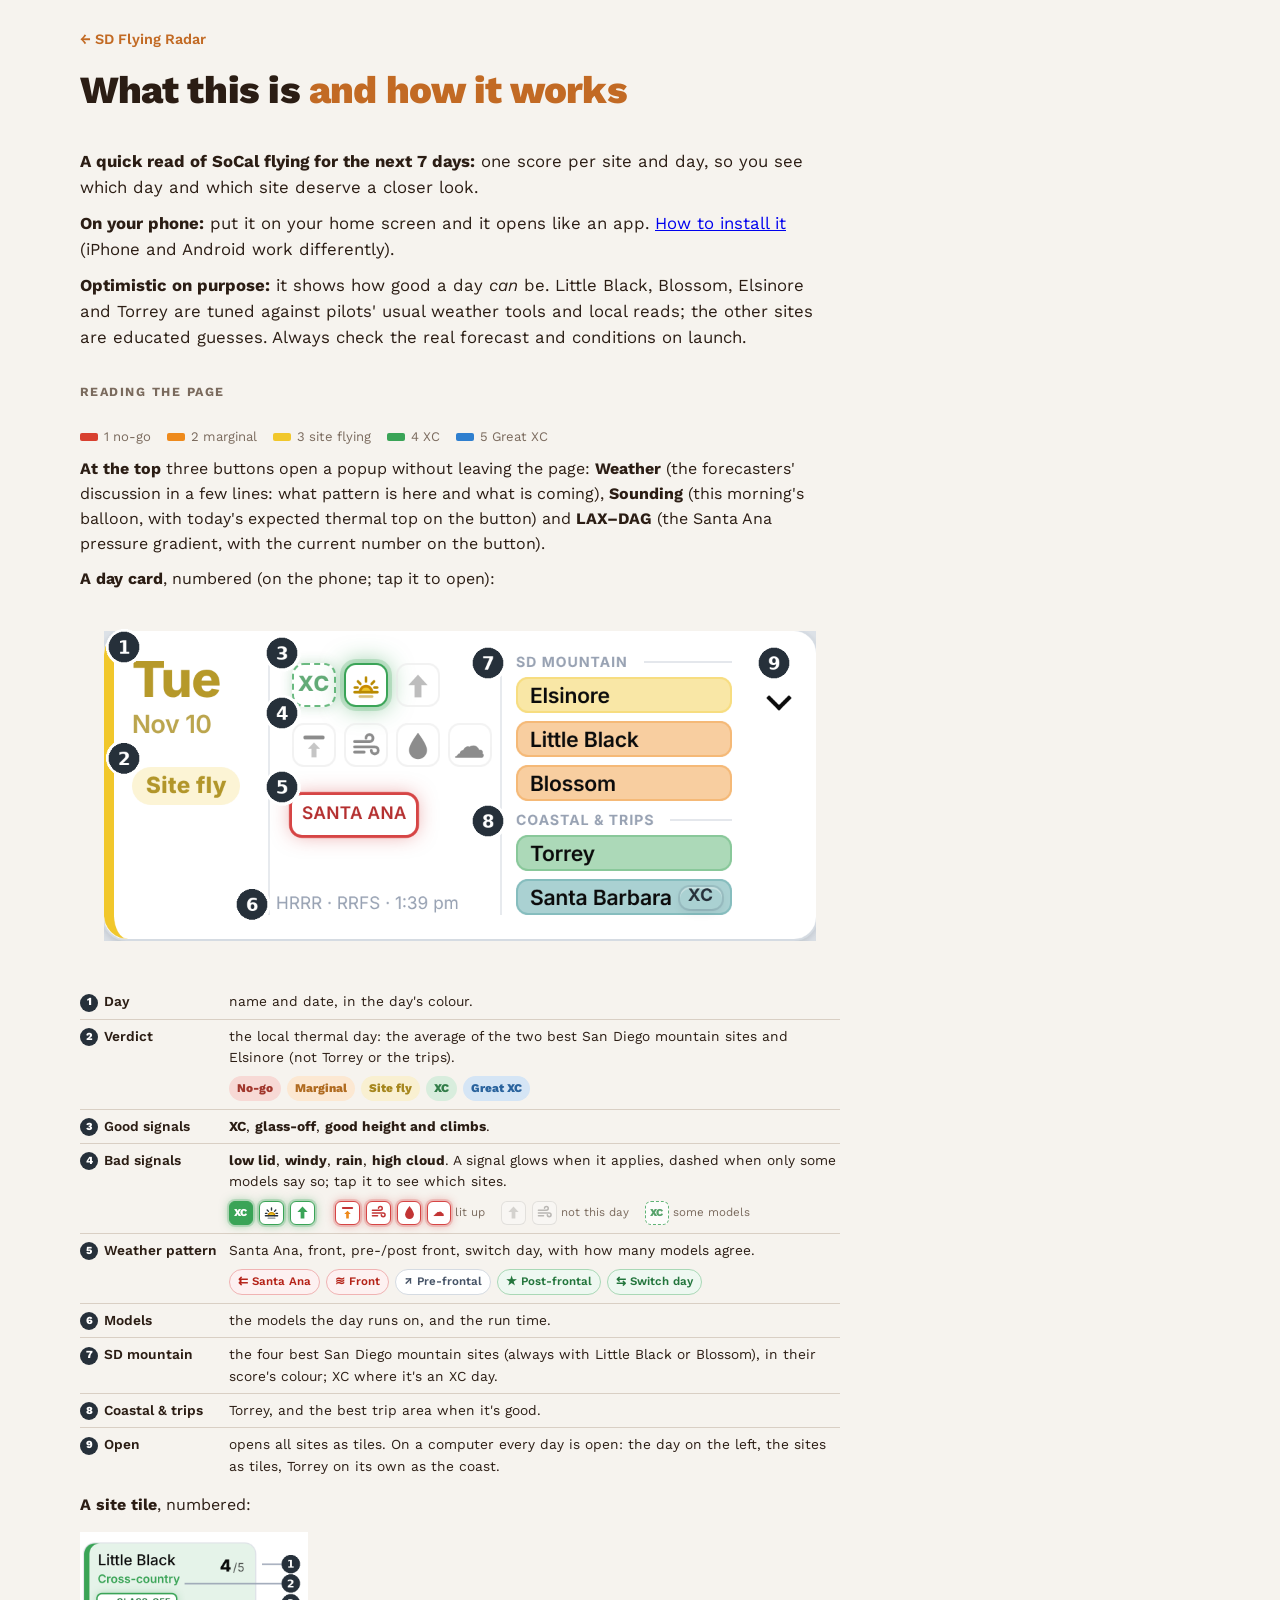
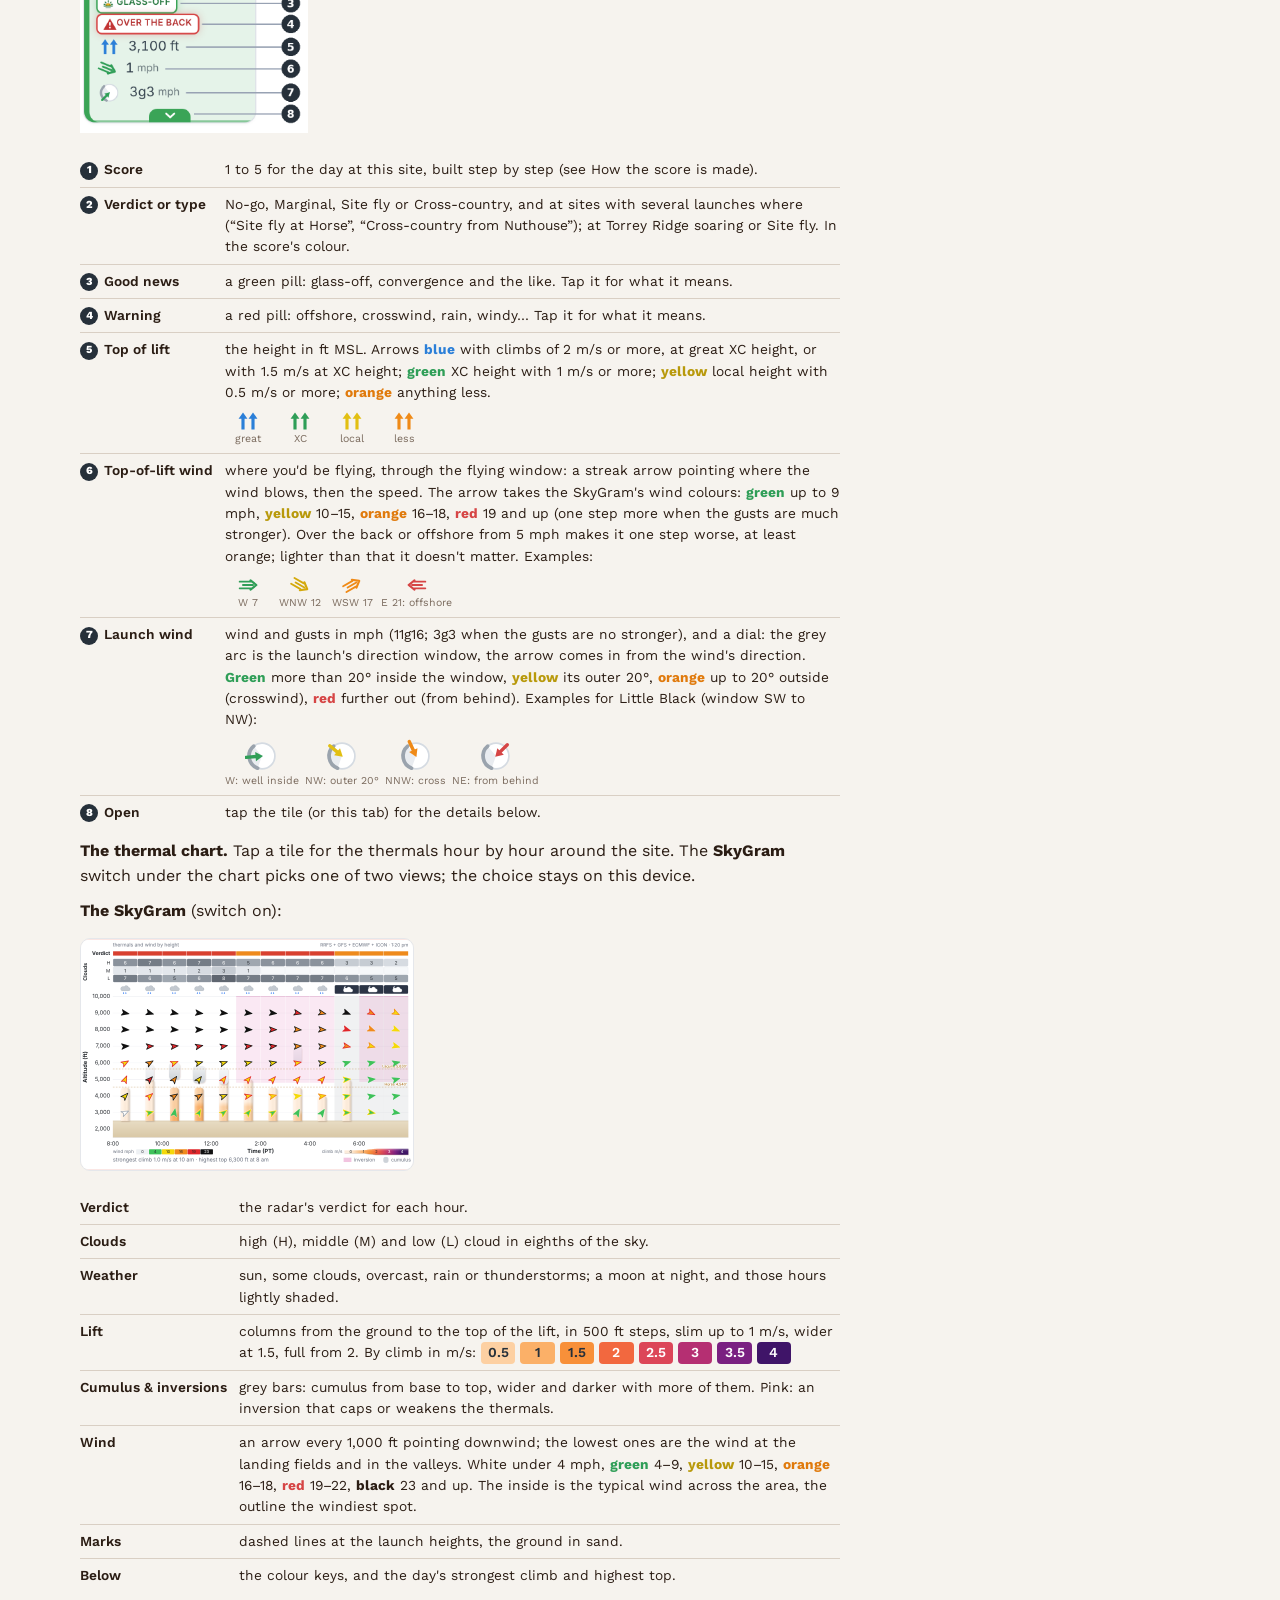
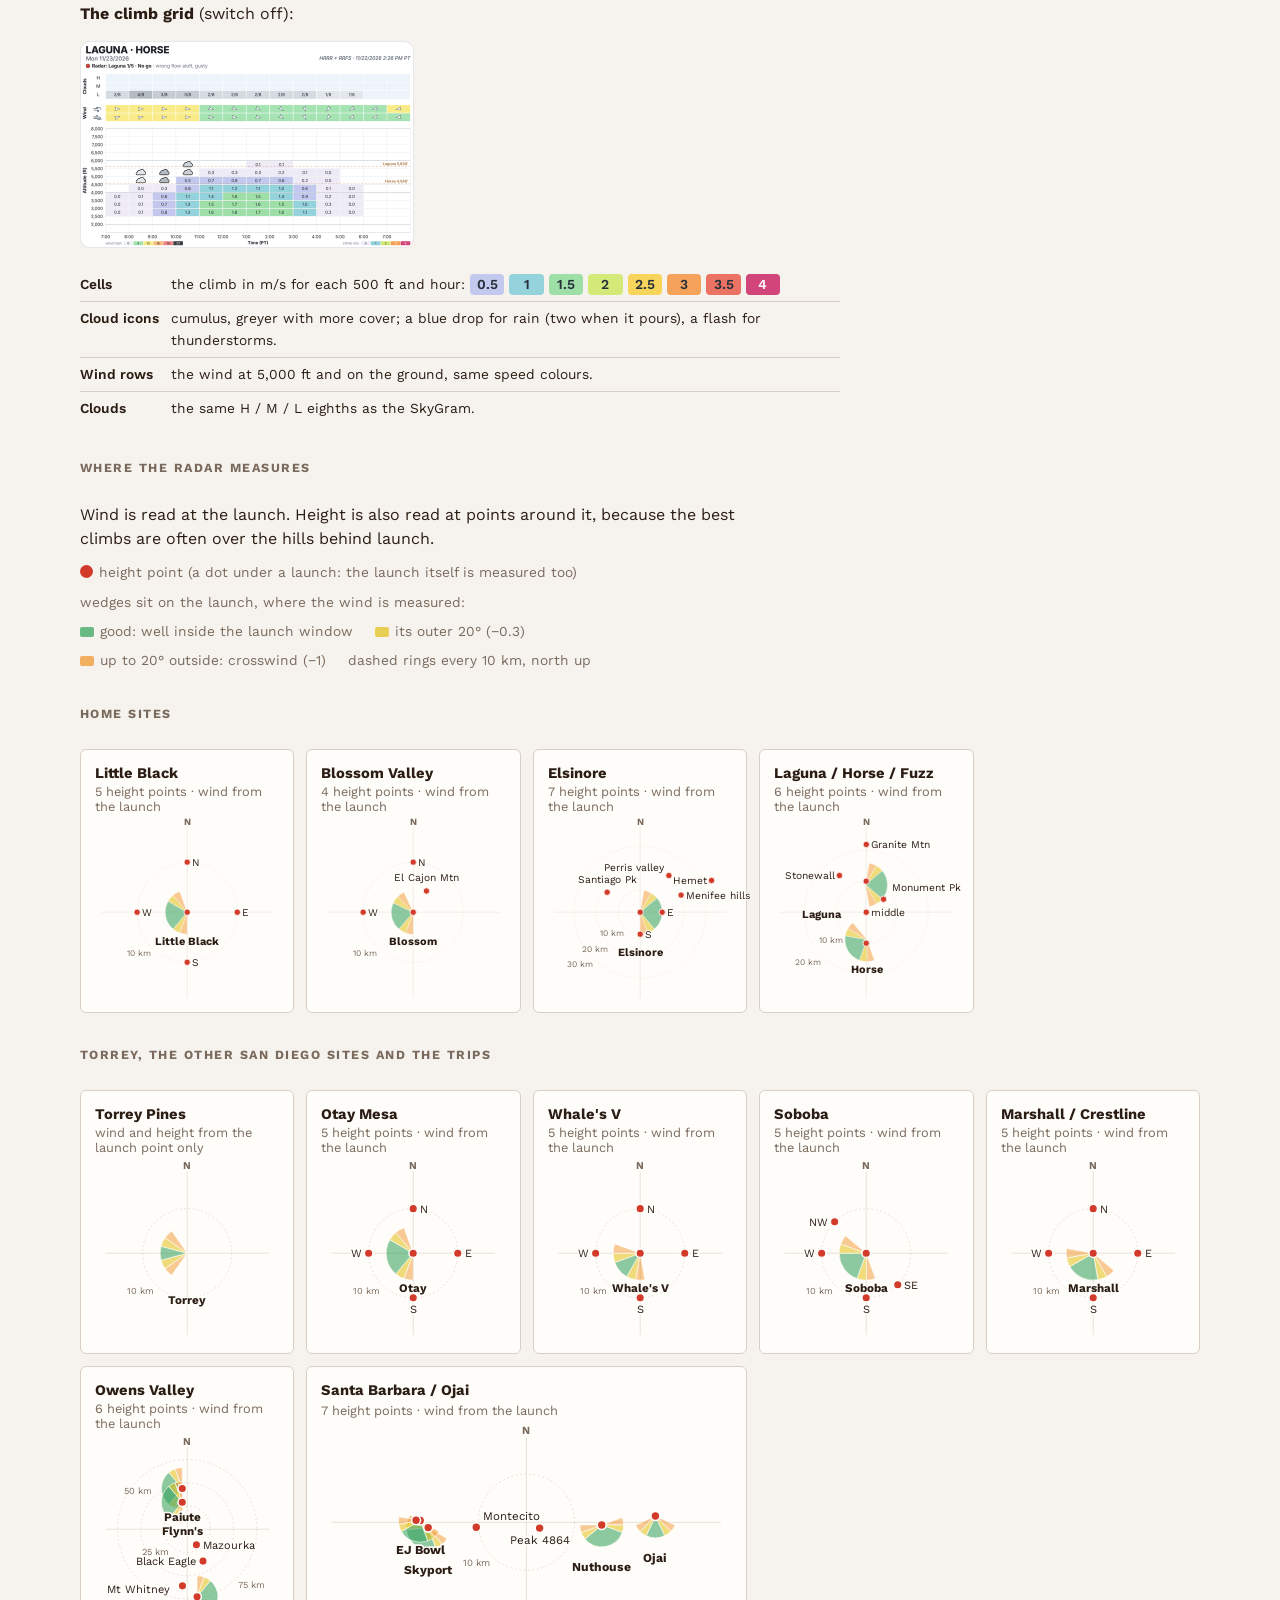
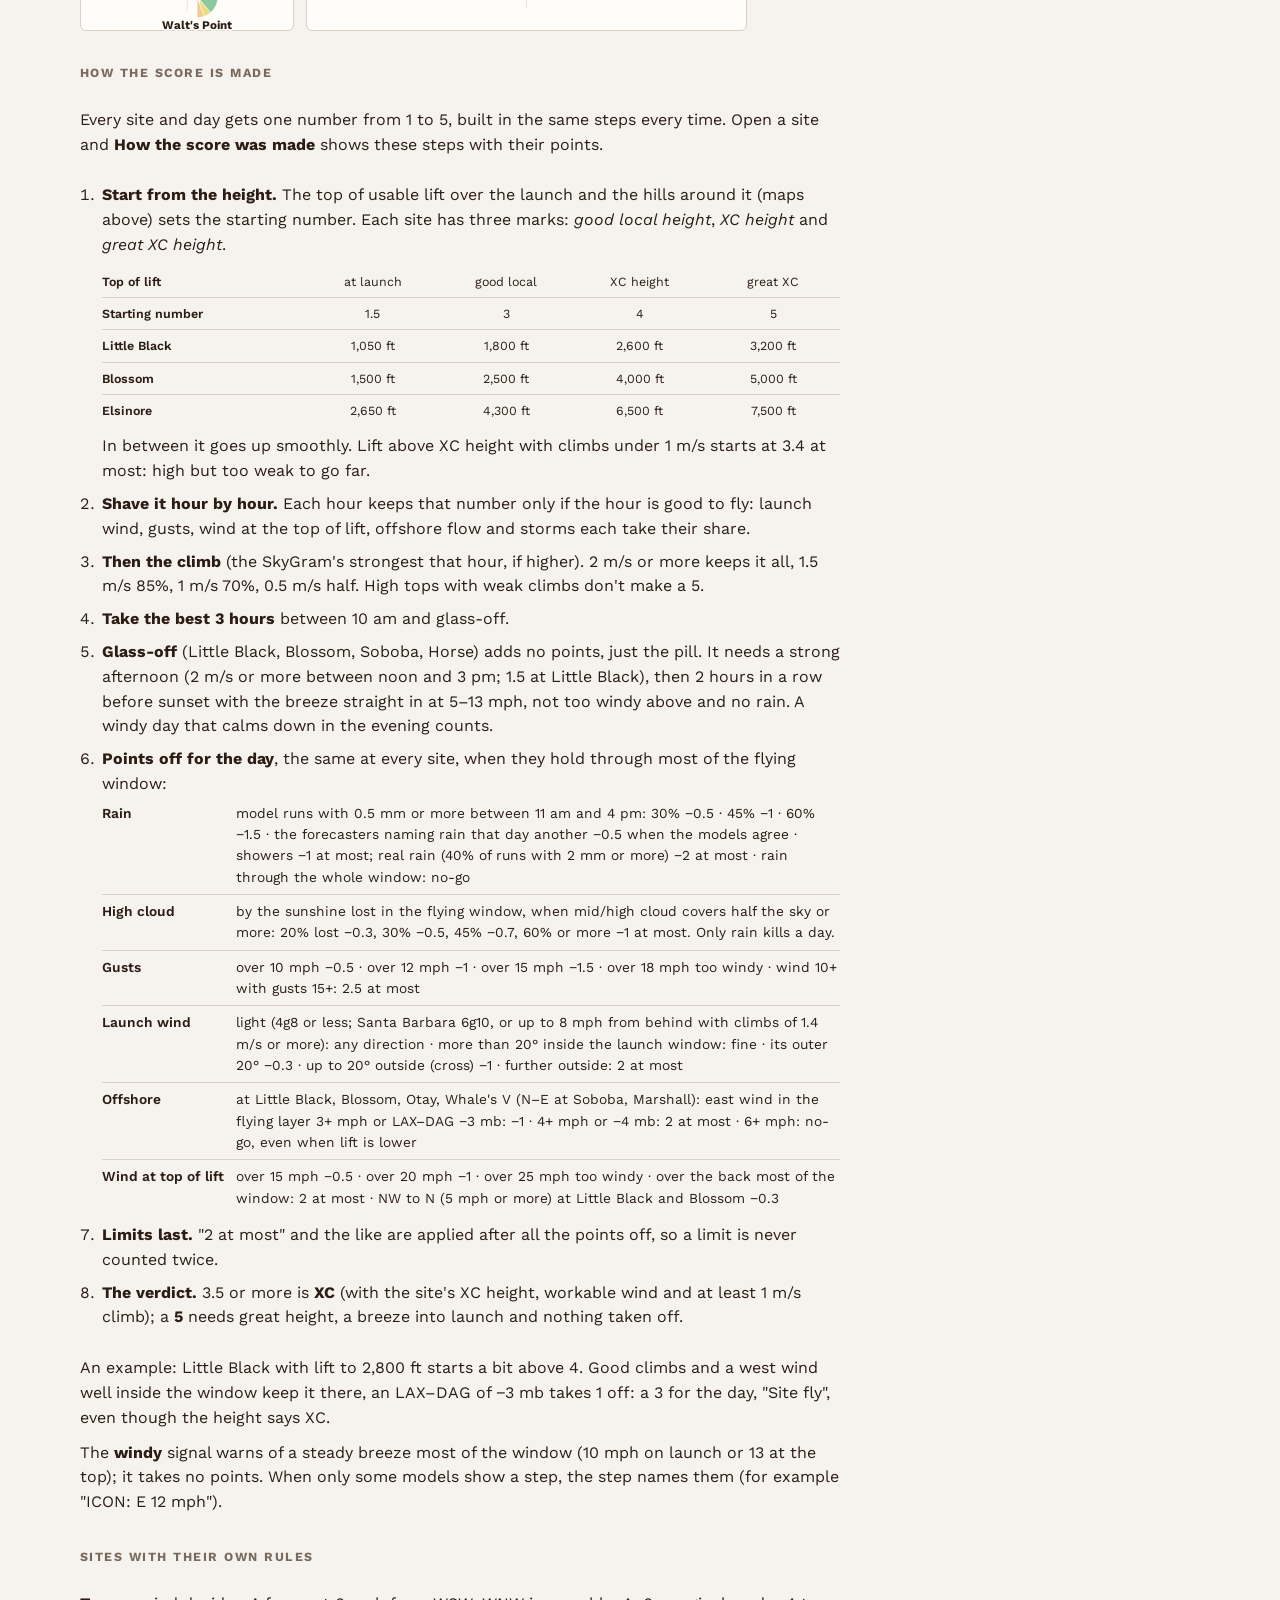
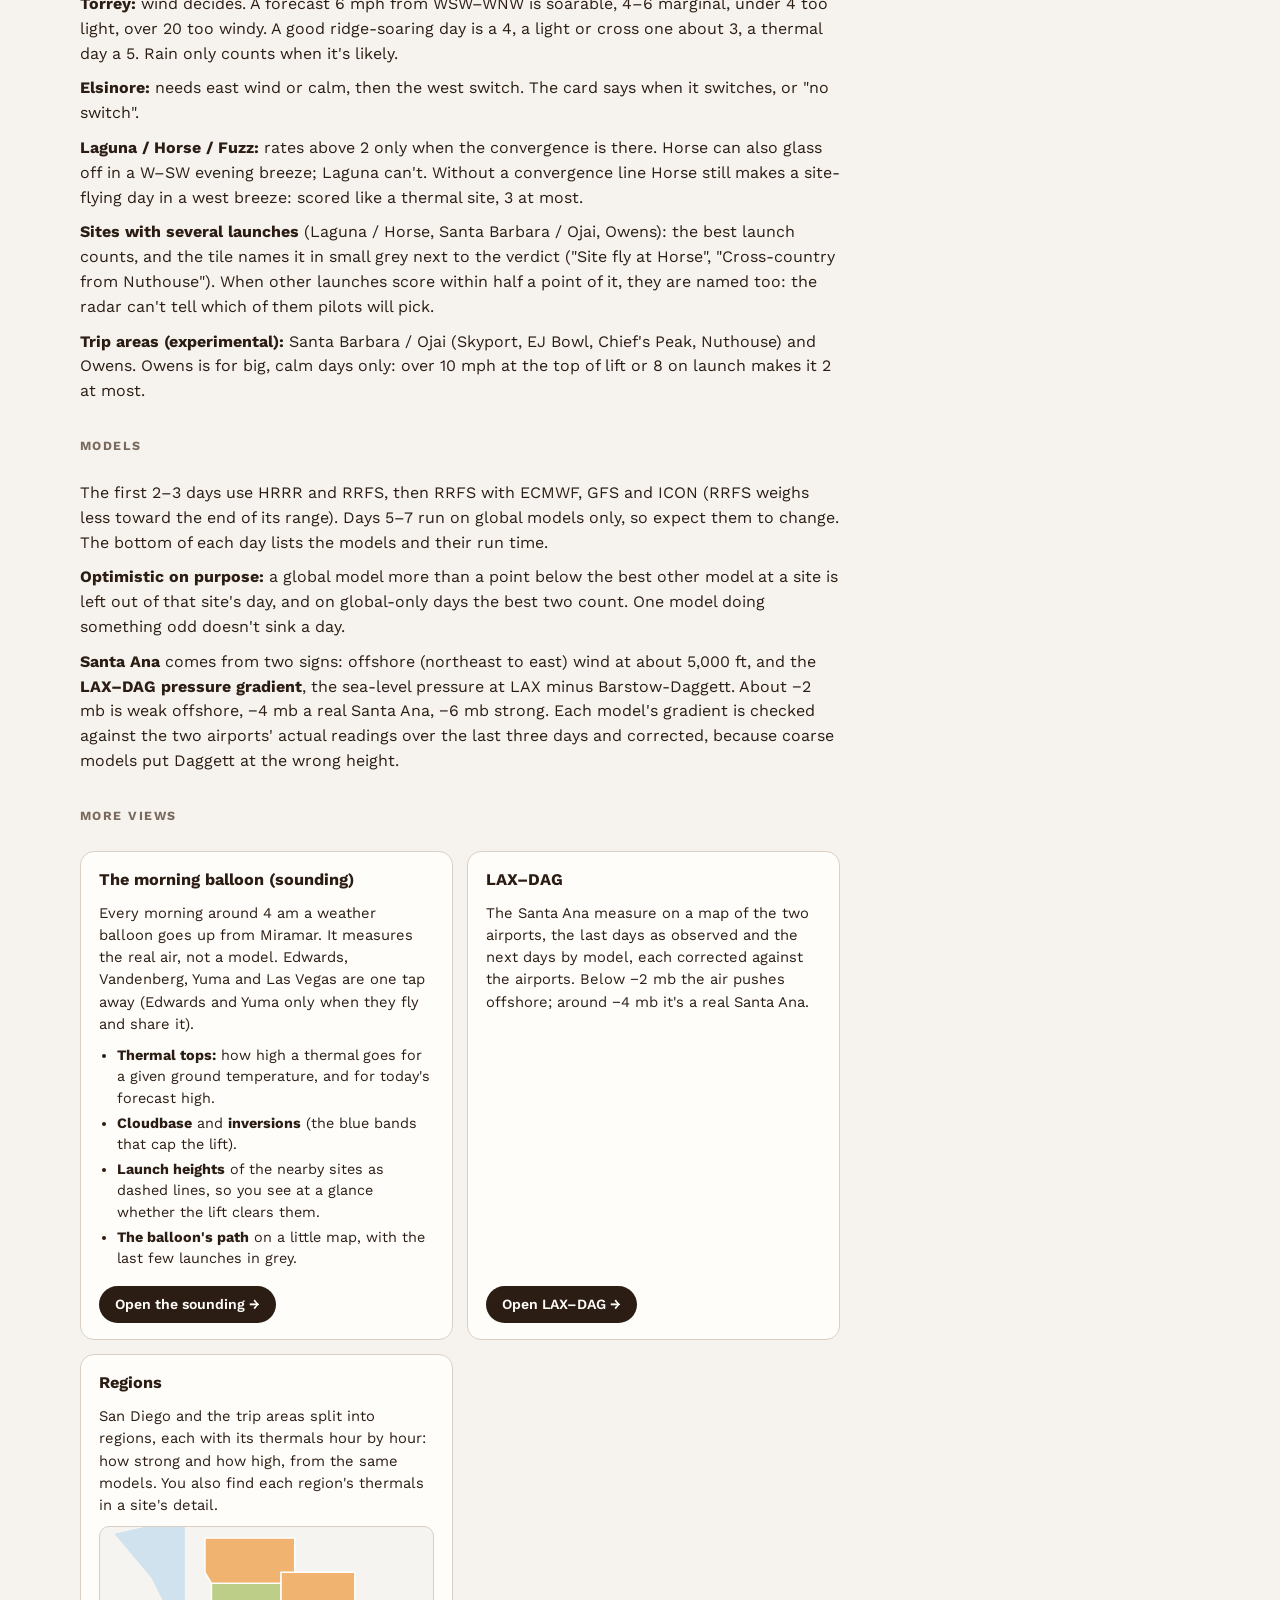
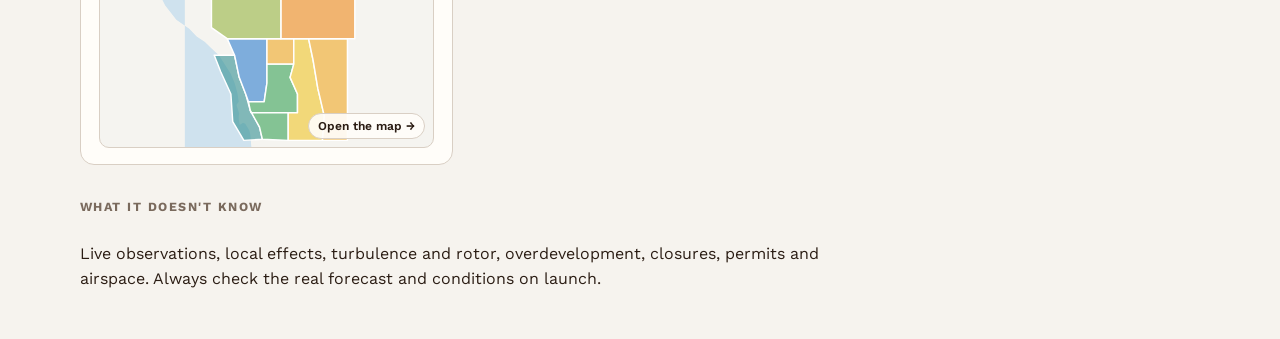
==== how.html @ c9c6fd74 "What this is: the climb grid gets its own colour key and a fresh picture (new colours, full hours, c" ====
<!doctype html>
<html lang="en"><head><meta charset="utf-8"><meta name="viewport" content="width=device-width, initial-scale=1">
<link rel="icon" href="favicon.svg" type="image/svg+xml">
<title>How SD Flying Radar Works</title>
<link rel="preconnect" href="https://fonts.googleapis.com"><link href="https://fonts.googleapis.com/css2?family=Work+Sans:wght@400;500;700;800&display=swap" rel="stylesheet">
<style>
/* layout: a field manual: short intro, big charts for the home sites, a grid of small ones for the rest */
:root { --paper:#f6f3ee; --ink:#2b1d14; --muted:#7a6a5d; --line:#d9cfc4; --red:#d23a2a; --coffee:#6f4e37; --orange:#c26a24;
  --body:"Work Sans","Helvetica Neue",Arial,sans-serif; color-scheme: light; }
body { background:var(--paper); color:var(--ink); font-family:var(--body); margin:0; }
main > * { min-width:0; }
main { max-width:1120px; margin:0 auto; padding-block:28px 48px; padding-left:max(16px, env(safe-area-inset-left, 0px)); padding-right:max(16px, env(safe-area-inset-right, 0px)); display:grid; gap:28px; }
h1 { font-size:clamp(1.7rem,4vw,2.4rem); font-weight:800; letter-spacing:-.02em; margin:0; text-wrap:balance; }
h1 span { color:var(--orange); }
.intro { display:grid; gap:10px; max-width:66ch; line-height:1.55; }
.intro p { margin:0; }
.key { display:flex; flex-wrap:wrap; gap:8px 22px; font-size:.86rem; color:var(--muted); align-items:center; }
.key i { display:inline-block; vertical-align:-1px; margin-right:6px; }
.k-pt { width:13px; height:13px; border-radius:50%; background:var(--red); }
.k-l { width:0; height:0; border-left:6px solid transparent; border-right:6px solid transparent; border-bottom:11px solid var(--coffee); }
h2 { font-size:.78rem; text-transform:uppercase; letter-spacing:.12em; color:var(--muted); margin:6px 0 0; font-weight:700; }
.grid { display:grid; gap:12px; }
.grid.big { grid-template-columns:repeat(auto-fill,minmax(min(46%,200px),1fr)); }
h2.exp { color:#9a5a12; }
.expnote { color:var(--muted, #6b6b6b); font-size:.9rem; margin:-4px 0 12px; }
.grid.small { grid-template-columns:repeat(auto-fill,minmax(min(46%,200px),1fr)); }
figure { margin:0; background:#fffdf9; border:1px solid var(--line); border-radius:6px; padding:14px 14px 8px; display:grid; gap:6px; min-width:0; }
figcaption { display:grid; gap:2px; }
figcaption b { font-size:1.05rem; } .small figcaption b { font-size:.92rem; }
figcaption span { font-size:.8rem; color:var(--muted); }
svg { width:100%; height:auto; display:block; }
.ring { fill:none; stroke:var(--line); stroke-width:1; stroke-dasharray:3 4; }
.axis { stroke:var(--line); stroke-width:1; }
.km { font-size:10px; fill:var(--muted); }
.north { font-size:12px; font-weight:700; fill:var(--muted); text-anchor:middle; }
.launch { fill:var(--coffee); }
.ll { font-size:12px; font-weight:700; fill:var(--ink); }
.pt { fill:var(--red); stroke:#fffdf9; stroke-width:2.5; }
.ll, .pl { paint-order:stroke; stroke:#fffdf9; stroke-width:3px; stroke-linejoin:round; }
.sec { stroke:#fffdf9; stroke-width:1; }
.sec.good { fill:#2f9e57; fill-opacity:.55; }
.sec.rim { fill:#e2bf12; fill-opacity:.55; }
.sec.cross { fill:#ef8a17; fill-opacity:.45; }
.k-g, .k-y, .k-o { width:14px; height:10px; border-radius:2px; }
.k-g { background:#2f9e57; opacity:.7; } .k-y { background:#e2bf12; opacity:.7; } .k-o { background:#ef8a17; opacity:.65; }
.pl { font-size:11px; fill:var(--ink); }
.pe { fill:var(--muted, #6b7280); font-size:.85em; }
.small .pl { font-size:18px; } .small .ll { font-size:19px; } .small .km { font-size:15px; } .small .north { font-size:17px; }
.big .pl { font-size:29px; } .big .ll { font-size:31px; } .big .km { font-size:24px; } .big .north { font-size:27px; }
figure.site svg { overflow: visible; }
figure.site.wide { grid-column: span 2; } figure.site.wide svg { overflow: hidden; }
.big .ll, .big .pl { stroke-width:7px; } .small .ll, .small .pl { stroke-width:5px; }
.big figcaption b { font-size:.92rem; }
.rule { background:#fffdf9; border:1px solid var(--line); border-radius:6px; padding:14px 16px; line-height:1.5; max-width:66ch; }
.rule b { color:var(--orange); }
.back { color: var(--orange); font-weight:600; text-decoration:none; font-size:.9rem; }
.back:hover { text-decoration:underline; }

:root { --q0:#d8402f; --q1:#ee8a1c; --q2:#f1c72b; --q4:#3aa457; --q5:#2f7fcf; }
.how { display:grid; gap:10px; max-width:76ch; line-height:1.55; }
.how.lead { font-size:1.05rem; }
.how p { margin:0; }
.legend { display:flex; flex-wrap:wrap; gap:6px 16px; font-size:.82rem; color:var(--muted); align-items:center; }
.legend .chip { display:inline-flex; align-items:center; gap:6px; }
.legend .chip i { width:18px; height:8px; display:inline-block; border-radius:2px; }
.tilefig { margin: 6px 0 10px; } .dayfig img { width: 100%; max-width: 420px; } .tilefig img { display: block; max-width: 100%; height: auto; }
.rules.nums th { vertical-align: top; width: 32%; } @media (min-width: 760px) { .rules.nums th { white-space: nowrap; width: 1%; } }
.nb { display: inline-grid; place-items: center; width: 18px; height: 18px; border-radius: 50%; background: #26303a; color: #fff; font-size: .68rem; font-weight: 800; margin-right: 6px; vertical-align: 1px; }
@media (min-width: 760px) { .tilefig:not(.dayfig) { float: left; margin: 4px 22px 10px 0; } .rules.nums { overflow: hidden; } .dayfig + .rules.nums { clear: both; } }
.exrow { display: flex; flex-wrap: wrap; align-items: center; gap: 6px; margin: 8px 0 2px; }
.exgap { width: 8px; }
.exgrp { display: inline-flex; align-items: center; gap: 6px; white-space: nowrap; margin-right: 10px; }
.exi svg.ldial { width: 34px; height: 34px; } .exi svg.lic { width: 20px; height: 20px; }
.exnote { font-size: .72rem; color: var(--muted, #7a6f63); margin-left: -2px; }
.exg { height: 24px; min-width: 24px; padding: 0 4px; border-radius: 6px; display: inline-flex; align-items: center; justify-content: center; background: #fff; box-sizing: border-box;
  border: 1.25px solid rgba(38,48,58,.35); color: #26303a; font-size: .66rem; font-weight: 800; letter-spacing: .04em; }
.exg svg { width: 15px; height: 15px; } .exg.drop svg { width: 11px; }
.exg.good { border-color: #3aa457; box-shadow: 0 0 0 2px rgba(58,164,87,.22), 0 0 10px rgba(58,164,87,.5); }
.exg.good.xc { background: #3aa457; color: #fff; }
.exg.bad { border-color: #d64545; color: #c23434; box-shadow: 0 0 0 2px rgba(214,69,69,.2), 0 0 10px rgba(214,69,69,.45); }
.exg.off { opacity: .3; filter: grayscale(1); }
.exg.dim { border-style: dashed; color: #2f8f4a; box-shadow: none; opacity: .8; }
.exv { background: color-mix(in srgb, var(--dc) 20%, #fff); color: color-mix(in srgb, var(--dc) 70%, #1f2328); font-weight: 800; font-size: .74rem; padding: 3px 8px; border-radius: 999px; }
.expat { font-size: .72rem; font-weight: 600; padding: 3px 8px; border-radius: 999px; border: 1px solid #d5dbe2; background: #fff; color: #475467; }
.expat.bad { border-color: #f0b3b3; background: #fdf1f1; color: #b42318; } .expat.good { border-color: #a9d8b6; background: #eef8f1; color: #23753c; }
.exi { display: inline-flex; flex-direction: column; align-items: center; gap: 2px; min-width: 46px; }
.exi svg { width: 26px; height: 20px; } .exi small { font-size: .66rem; color: var(--muted, #7a6f63); text-align: center; line-height: 1.15; }
.exw { width: 26px; height: 18px; }
.how ul.parts, .how ol.steps { padding-left: 20px; display: grid; gap: 8px; max-width: 76ch; }
.how ol.steps > li, .how ul.parts > li { padding-left: 2px; min-width: 0; }
.rules.scale { margin: 8px 0; font-size: .78rem; table-layout: fixed; } .rules.scale td { padding: 4px 3px; text-align: center; } .rules.scale th { width: 26%; white-space: normal; } .rules.scale th { font-weight: 600; }
.rules.facts th { width: 1%; }
.c-b { color: #2b7fd8; } .c-g { color: #2f9e57; } .c-y { color: #b8990b; } .c-o { color: #e07a0c; } .c-r { color: #d64545; }
.rules { border-collapse:collapse; font-size:.86rem; width:100%; }
.rules th { text-align:left; font-weight:600; padding:6px 12px 6px 0; vertical-align:top; white-space:nowrap; }
.rules td { padding:6px 0; } .rules tr + tr { border-top:1px solid var(--line); }
@media (max-width:560px) { .rules th { white-space:normal; } }
/* more views: the balloon and the regions, each a card with a clear button; the regions card is a live sketch */
.views { display:grid; grid-template-columns:repeat(auto-fit, minmax(min(100%, 300px), 1fr)); gap:14px; max-width:76ch; }
.view { display:flex; flex-direction:column; gap:10px; background:#fffdf9; border:1px solid var(--line); border-radius:14px; padding:16px 18px; line-height:1.5; }
.view h3 { margin:0; font-size:1.02rem; }
.view p { margin:0; font-size:.92rem; }
.view ul { margin:0; padding-left:18px; font-size:.9rem; display:grid; gap:3px; }
.vbtn { align-self:flex-start; margin-top:auto; display:inline-flex; align-items:center; gap:6px; padding:8px 16px; border-radius:999px;
  background:var(--ink); color:#fffdf9 !important; font-weight:600; font-size:.88rem; text-decoration:none; }
.vbtn:hover { background:var(--orange); }
.sketch { display:block; border-radius:10px; overflow:hidden; border:1px solid var(--line); background:#f5f4f0; position:relative; text-decoration:none; }
.sketch svg { width:100%; height:220px; display:block; }
.views .view:first-child .vbtn { margin-top:6px; }
.sketch .tap { position:absolute; right:8px; bottom:8px; background:rgba(255,253,249,.92); color:var(--ink); font-size:.75rem; font-weight:600; padding:3px 9px; border-radius:999px; border:1px solid var(--line); }
.sketch:hover .tap { color:var(--orange); border-color:var(--orange); }
.chartfig img{width:min(100%,332px);height:auto;border-radius:10px;border:1px solid #e5e7eb}
.lk{display:inline-block;min-width:1.9em;padding:0 .3em;border-radius:4px;background:var(--c);color:#26303a;font-weight:600;text-align:center}
.lk.w{color:#fff}
</style>
<script src="scripts/ui/stats.js?v=202611191636" defer></script>
<script src="scripts/ui/install.js?v=202611210153" defer></script>
</head><body>
<main>
<header class="intro">
<a class="back" href="./">← SD Flying Radar</a>
<h1>What this is <span>and how it works</span></h1>
</header>
<section class="how lead">
<p><b>A quick read of SoCal flying for the next 7 days:</b> one score per site and day, so you see which day and which site deserve a closer look.</p>
<p><b>On your phone:</b> put it on your home screen and it opens like an app. <a href="#" data-install>How to install it</a> (iPhone and Android work differently).</p>
<p><b>Optimistic on purpose:</b> it shows how good a day <i>can</i> be. Little Black, Blossom, Elsinore and Torrey are tuned against pilots' usual weather tools and local reads; the other sites are educated guesses. Always check the real forecast and conditions on launch.</p>
</section>

<h2>Reading the page</h2>
<section class="how">
<div class="legend">
  <span class="chip"><i style="background:var(--q0)"></i>1 no-go</span>
  <span class="chip"><i style="background:var(--q1)"></i>2 marginal</span>
  <span class="chip"><i style="background:var(--q2)"></i>3 site flying</span>
  <span class="chip"><i style="background:var(--q4)"></i>4 XC</span>
  <span class="chip"><i style="background:var(--q5)"></i>5 Great XC</span>
</div>
<p><b>At the top</b> three buttons open a popup without leaving the page: <b>Weather</b> (the forecasters' discussion in a few lines: what pattern is here and what is coming), <b>Sounding</b> (this morning's balloon, with today's expected thermal top on the button) and <b>LAX–DAG</b> (the Santa Ana pressure gradient, with the current number on the button).</p>
<p><b>A day card</b>, numbered (on the phone; tap it to open):</p>
<div class="tilefig dayfig"><img src="assets/how/day.png" width="380" alt="A day card with its parts numbered 1 to 9"></div>
<table class="rules facts nums"><tr><th><span class="nb">1</span>Day</th><td>name and date, in the day's colour.</td></tr><tr><th><span class="nb">2</span>Verdict</th><td>the local thermal day: the average of the two best San Diego mountain sites and Elsinore (not Torrey or the trips).<span class="exrow"><span class="exv" style="--dc:#d8402f">No-go</span><span class="exv" style="--dc:#ee8a1c">Marginal</span><span class="exv" style="--dc:#e0b21a">Site fly</span><span class="exv" style="--dc:#3aa457">XC</span><span class="exv" style="--dc:#2f7fcf">Great XC</span></span></td></tr><tr><th><span class="nb">3</span>Good signals</th><td><b>XC</b>, <b>glass-off</b>, <b>good height and climbs</b>.</td></tr><tr><th><span class="nb">4</span>Bad signals</th><td><b>low lid</b>, <b>windy</b>, <b>rain</b>, <b>high cloud</b>. A signal glows when it applies, dashed when only some models say so; tap it to see which sites.<span class="exrow"><span class="exgrp"><span class="exg good xc">XC</span><span class="exg good"><svg viewBox="0 0 16 16" fill="none" stroke="currentColor" stroke-width="1.5" stroke-linecap="round"><path d="M4.6 11.5 A3.4 3.4 0 0 1 11.4 11.5" fill="#f1c72b" stroke="#c98a00"/><path d="M1.5 11.5 H14.5"/><path d="M8 3.2 V5.4 M3.4 5.4 L4.8 6.8 M12.6 5.4 L11.2 6.8 M1.6 8.9 H3.2 M12.8 8.9 H14.4"/><path d="M4.5 14 H11.5" opacity=".55"/></svg></span><span class="exg good"><svg viewBox="0 0 16 16"><path d="M8 1.5 L13.5 7.5 H10 V14.5 H6 V7.5 H2.5 Z" fill="#3aa457"/></svg></span><span class="exgap"></span><span class="exg bad"><svg viewBox="0 0 16 16"><rect x="2" y="2" width="12" height="2.2" rx="1" fill="currentColor"/><path d="M8 6 L11.5 9.6 H9.4 V14.5 H6.6 V9.6 H4.5 Z" fill="#ee8a1c"/></svg></span><span class="exg bad"><svg viewBox="0 0 16 16" fill="none" stroke="currentColor" stroke-width="1.6" stroke-linecap="round"><path d="M1.5 5.5 H10 A2 2 0 1 0 8 3.5"/><path d="M1.5 8.5 H13 A2 2 0 1 1 11 10.5"/><path d="M1.5 11.5 H7"/></svg></span><span class="exg bad drop"><svg viewBox="0 0 12 16"><path d="M6 1 C6 1 1.2 7 1.2 10.2 A4.8 4.8 0 0 0 10.8 10.2 C10.8 7 6 1 6 1 Z" fill="currentColor"/></svg></span><span class="exg bad">☁︎</span><span class="exnote">lit up</span></span><span class="exgrp"><span class="exg off"><svg viewBox="0 0 16 16"><path d="M8 1.5 L13.5 7.5 H10 V14.5 H6 V7.5 H2.5 Z" fill="#3aa457"/></svg></span><span class="exg off"><svg viewBox="0 0 16 16" fill="none" stroke="currentColor" stroke-width="1.6" stroke-linecap="round"><path d="M1.5 5.5 H10 A2 2 0 1 0 8 3.5"/><path d="M1.5 8.5 H13 A2 2 0 1 1 11 10.5"/><path d="M1.5 11.5 H7"/></svg></span><span class="exnote">not this day</span></span><span class="exgrp"><span class="exg good dim xc2">XC</span><span class="exnote">some models</span></span></span> </td></tr><tr><th><span class="nb">5</span>Weather pattern</th><td>Santa Ana, front, pre-/post front, switch day, with how many models agree.<span class="exrow"><span class="expat bad">⇇ Santa Ana</span><span class="expat bad">≋ Front</span><span class="expat ">↗ Pre-frontal</span><span class="expat good">★ Post-frontal</span><span class="expat good">⇆ Switch day</span></span></td></tr><tr><th><span class="nb">6</span>Models</th><td>the models the day runs on, and the run time.</td></tr><tr><th><span class="nb">7</span>SD mountain</th><td>the four best San Diego mountain sites (always with Little Black or Blossom), in their score's colour; XC where it's an XC day.</td></tr><tr><th><span class="nb">8</span>Coastal &amp; trips</th><td>Torrey, and the best trip area when it's good.</td></tr><tr><th><span class="nb">9</span>Open</th><td>opens all sites as tiles. On a computer every day is open: the day on the left, the sites as tiles, Torrey on its own as the coast.</td></tr></table>

<p><b>A site tile</b>, numbered:</p>
<div class="tilefig"><img src="assets/how/tile.png?v=202611182155" width="228" alt="A site tile with its parts numbered 1 to 8"></div>
<table class="rules facts nums"><tr><th><span class="nb">1</span>Score</th><td>1 to 5 for the day at this site, built step by step (see How the score is made).</td></tr><tr><th><span class="nb">2</span>Verdict or type</th><td>No-go, Marginal, Site fly or Cross-country, and at sites with several launches where (“Site fly at Horse”, “Cross-country from Nuthouse”); at Torrey Ridge soaring or Site fly. In the score's colour.</td></tr><tr><th><span class="nb">3</span>Good news</th><td>a green pill: glass-off, convergence and the like. Tap it for what it means.</td></tr><tr><th><span class="nb">4</span>Warning</th><td>a red pill: offshore, crosswind, rain, windy… Tap it for what it means.</td></tr><tr><th><span class="nb">5</span>Top of lift</th><td>the height in ft MSL. Arrows <b class="c-b">blue</b> with climbs of 2 m/s or more, at great XC height, or with 1.5 m/s at XC height; <b class="c-g">green</b> XC height with 1 m/s or more; <b class="c-y">yellow</b> local height with 0.5 m/s or more; <b class="c-o">orange</b> anything less.<span class="exrow" data-ex="lift"></span></td></tr><tr><th><span class="nb">6</span>Top-of-lift wind</th><td>where you'd be flying, through the flying window: a streak arrow pointing where the wind blows, then the speed. The arrow takes the SkyGram's wind colours: <b class="c-g">green</b> up to 9 mph, <b class="c-y">yellow</b> 10–15, <b class="c-o">orange</b> 16–18, <b class="c-r">red</b> 19 and up (one step more when the gusts are much stronger). Over the back or offshore from 5 mph makes it one step worse, at least orange; lighter than that it doesn't matter. Examples:<span class="exrow" data-ex="aloft"></span></td></tr><tr><th><span class="nb">7</span>Launch wind</th><td>wind and gusts in mph (11g16; 3g3 when the gusts are no stronger), and a dial: the grey arc is the launch's direction window, the arrow comes in from the wind's direction. <b class="c-g">Green</b> more than 20° inside the window, <b class="c-y">yellow</b> its outer 20°, <b class="c-o">orange</b> up to 20° outside (crosswind), <b class="c-r">red</b> further out (from behind). Examples for Little Black (window SW to NW):<span class="exrow" data-ex="dial"></span></td></tr><tr><th><span class="nb">8</span>Open</th><td>tap the tile (or this tab) for the details below.</td></tr></table>
<p><b>The thermal chart.</b> Tap a tile for the thermals hour by hour around the site. The <b>SkyGram</b> switch under the chart picks one of two views; the choice stays on this device.</p>
<p><b>The SkyGram</b> (switch on):</p>
<div class="tilefig chartfig"><img src="assets/how/skygram.png" width="332" alt="The SkyGram for Laguna on a day with a front coming in"></div>
<table class="rules facts"><tr><th>Verdict</th><td>the radar's verdict for each hour.</td></tr>
<tr><th>Clouds</th><td>high (H), middle (M) and low (L) cloud in eighths of the sky.</td></tr>
<tr><th>Weather</th><td>sun, some clouds, overcast, rain or thunderstorms; a moon at night, and those hours lightly shaded.</td></tr>
<tr><th>Lift</th><td>columns from the ground to the top of the lift, in 500 ft steps, slim up to 1 m/s, wider at 1.5, full from 2. By climb in m/s: <b class="lk" style="--c:#fdd0a2">0.5</b> <b class="lk" style="--c:#fbb068">1</b> <b class="lk" style="--c:#f89039">1.5</b> <b class="lk w" style="--c:#f2683f">2</b> <b class="lk w" style="--c:#dc4658">2.5</b> <b class="lk w" style="--c:#b52f72">3</b> <b class="lk w" style="--c:#7a2081">3.5</b> <b class="lk w" style="--c:#3f1468">4</b></td></tr>
<tr><th>Cumulus &amp; inversions</th><td>grey bars: cumulus from base to top, wider and darker with more of them. Pink: an inversion that caps or weakens the thermals.</td></tr>
<tr><th>Wind</th><td>an arrow every 1,000 ft pointing downwind; the lowest ones are the wind at the landing fields and in the valleys. White under 4 mph, <b class="c-g">green</b> 4–9, <b class="c-y">yellow</b> 10–15, <b class="c-o">orange</b> 16–18, <b class="c-r">red</b> 19–22, <b>black</b> 23 and up. The inside is the typical wind across the area, the outline the windiest spot.</td></tr>
<tr><th>Marks</th><td>dashed lines at the launch heights, the ground in sand.</td></tr>
<tr><th>Below</th><td>the colour keys, and the day's strongest climb and highest top.</td></tr></table>
<p><b>The climb grid</b> (switch off):</p>
<div class="tilefig chartfig"><img src="assets/how/grid.png" width="332" alt="The climb grid for the same day"></div>
<table class="rules facts"><tr><th>Cells</th><td>the climb in m/s for each 500 ft and hour: <b class="lk" style="--c:#c3c8ee">0.5</b> <b class="lk" style="--c:#94d2dc">1</b> <b class="lk" style="--c:#9ddfa6">1.5</b> <b class="lk" style="--c:#d4ea78">2</b> <b class="lk" style="--c:#f7d45a">2.5</b> <b class="lk" style="--c:#f5a25a">3</b> <b class="lk" style="--c:#ec7363">3.5</b> <b class="lk w" style="--c:#d2457a">4</b></td></tr>
<tr><th>Cloud icons</th><td>cumulus, greyer with more cover; a blue drop for rain (two when it pours), a flash for thunderstorms.</td></tr>
<tr><th>Wind rows</th><td>the wind at 5,000 ft and on the ground, same speed colours.</td></tr>
<tr><th>Clouds</th><td>the same H / M / L eighths as the SkyGram.</td></tr></table>
</section>

<h2 id="sites">Where the radar measures</h2>
<section class="intro">
<p>Wind is read at the launch. Height is also read at points around it, because the best climbs are often over the hills behind launch.</p>
<div class="key"><span><i class="k-pt"></i>height point (a dot under a launch: the launch itself is measured too)</span><span>wedges sit on the launch, where the wind is measured:</span><span><i class="k-g"></i>good: well inside the launch window</span><span><i class="k-y"></i>its outer 20° (−0.3)</span><span><i class="k-o"></i>up to 20° outside: crosswind (−1)</span><span>dashed rings every 10 km, north up</span></div>
</section>


<h2>Home sites</h2>
<div class="grid big"><figure class="site big"><figcaption><b>Little Black</b><span>5 height points · wind from the launch</span></figcaption><svg viewBox="0 0 520 520" role="img" aria-label="Measuring points for Little Black"><circle cx="260.0" cy="260.0" r="141.2" class="ring"/><line x1="260.0" y1="17.0" x2="260.0" y2="503.0" class="axis"/><line x1="17.0" y1="260.0" x2="503.0" y2="260.0" class="axis"/><text x="260.0" y="13.0" class="north">N</text><path d="M260.0 260.0 L260.0 322.0 A62.0 62.0 0 0 1 238.8 318.3 Z" class="sec cross"/><path d="M260.0 260.0 L238.8 318.3 A62.0 62.0 0 0 1 220.1 307.5 Z" class="sec rim"/><path d="M260.0 260.0 L220.1 307.5 A62.0 62.0 0 0 1 206.3 229.0 Z" class="sec good"/><path d="M260.0 260.0 L206.3 229.0 A62.0 62.0 0 0 1 220.1 212.5 Z" class="sec rim"/><path d="M260.0 260.0 L220.1 212.5 A62.0 62.0 0 0 1 238.8 201.7 Z" class="sec cross"/><circle cx="260.0" cy="260.0" r="9" class="pt"/><circle cx="260.0" cy="118.8" r="9" class="pt"/><circle cx="401.3" cy="260.0" r="9" class="pt"/><circle cx="260.0" cy="401.2" r="9" class="pt"/><circle cx="118.7" cy="260.0" r="9" class="pt"/><text x="260.0" y="353.0" text-anchor="middle" class="ll">Little Black</text><text x="273.0" y="128.9" text-anchor="start" class="pl">N</text><text x="414.3" y="270.1" text-anchor="start" class="pl">E</text><text x="273.0" y="411.4" text-anchor="start" class="pl">S</text><text x="131.7" y="270.1" text-anchor="start" class="pl">W</text><text x="157.1" y="383.9" text-anchor="end" class="km">10 km</text></svg></figure><figure class="site big"><figcaption><b>Blossom Valley</b><span>4 height points · wind from the launch</span></figcaption><svg viewBox="0 0 520 520" role="img" aria-label="Measuring points for Blossom Valley"><circle cx="260.0" cy="260.0" r="141.2" class="ring"/><line x1="260.0" y1="17.0" x2="260.0" y2="503.0" class="axis"/><line x1="17.0" y1="260.0" x2="503.0" y2="260.0" class="axis"/><text x="260.0" y="13.0" class="north">N</text><path d="M260.0 260.0 L260.0 322.0 A62.0 62.0 0 0 1 238.8 318.3 Z" class="sec cross"/><path d="M260.0 260.0 L238.8 318.3 A62.0 62.0 0 0 1 220.1 307.5 Z" class="sec rim"/><path d="M260.0 260.0 L220.1 307.5 A62.0 62.0 0 0 1 203.8 233.8 Z" class="sec good"/><path d="M260.0 260.0 L203.8 233.8 A62.0 62.0 0 0 1 216.2 216.2 Z" class="sec rim"/><path d="M260.0 260.0 L216.2 216.2 A62.0 62.0 0 0 1 233.8 203.8 Z" class="sec cross"/><circle cx="260.0" cy="260.0" r="9" class="pt"/><circle cx="260.0" cy="118.8" r="9" class="pt"/><circle cx="118.8" cy="260.0" r="9" class="pt"/><circle cx="297.3" cy="200.1" r="9" class="pt"/><text x="260.0" y="353.0" text-anchor="middle" class="ll">Blossom</text><text x="273.0" y="128.9" text-anchor="start" class="pl">N</text><text x="131.8" y="270.1" text-anchor="start" class="pl">W</text><text x="297.3" y="173.1" text-anchor="middle" class="pl">El Cajon Mtn</text><text x="157.1" y="383.9" text-anchor="end" class="km">10 km</text></svg></figure><figure class="site big"><figcaption><b>Elsinore</b><span>7 height points · wind from the launch</span></figcaption><svg viewBox="0 0 520 520" role="img" aria-label="Measuring points for Elsinore"><circle cx="260.0" cy="260.0" r="62.0" class="ring"/><circle cx="260.0" cy="260.0" r="123.9" class="ring"/><circle cx="260.0" cy="260.0" r="185.9" class="ring"/><line x1="260.0" y1="17.0" x2="260.0" y2="503.0" class="axis"/><line x1="17.0" y1="260.0" x2="503.0" y2="260.0" class="axis"/><text x="260.0" y="13.0" class="north">N</text><path d="M260.0 260.0 L270.8 198.9 A62.0 62.0 0 0 1 291.0 206.3 Z" class="sec cross"/><path d="M260.0 260.0 L291.0 206.3 A62.0 62.0 0 0 1 307.5 220.1 Z" class="sec rim"/><path d="M260.0 260.0 L307.5 220.1 A62.0 62.0 0 0 1 299.9 307.5 Z" class="sec good"/><path d="M260.0 260.0 L299.9 307.5 A62.0 62.0 0 0 1 281.2 318.3 Z" class="sec rim"/><path d="M260.0 260.0 L281.2 318.3 A62.0 62.0 0 0 1 260.0 322.0 Z" class="sec cross"/><circle cx="260.0" cy="260.0" r="9" class="pt"/><circle cx="166.8" cy="203.7" r="9" class="pt"/><circle cx="322.0" cy="260.0" r="9" class="pt"/><circle cx="260.0" cy="322.0" r="9" class="pt"/><circle cx="375.3" cy="211.7" r="9" class="pt"/><circle cx="341.0" cy="156.7" r="9" class="pt"/><circle cx="461.2" cy="170.5" r="9" class="pt"/><text x="260.0" y="384.0" text-anchor="middle" class="ll">Elsinore</text><text x="166.8" y="176.7" text-anchor="middle" class="pl">Santiago Pk</text><text x="335.0" y="270.1" text-anchor="start" class="pl">E</text><text x="273.0" y="332.1" text-anchor="start" class="pl">S</text><text x="388.3" y="221.9" text-anchor="start" class="pl">Menifee hills</text><text x="328.0" y="143.7" text-anchor="end" class="pl">Perris valley</text><text x="448.2" y="180.6" text-anchor="end" class="pl">Hemet</text><text x="213.2" y="327.8" text-anchor="end" class="km">10 km</text><text x="169.4" y="371.6" text-anchor="end" class="km">20 km</text><text x="125.6" y="415.4" text-anchor="end" class="km">30 km</text></svg></figure><figure class="site big"><figcaption><b>Laguna / Horse / Fuzz</b><span>6 height points · wind from the launch</span></figcaption><svg viewBox="0 0 520 520" role="img" aria-label="Measuring points for Laguna / Horse / Fuzz"><circle cx="260.0" cy="260.0" r="87.4" class="ring"/><circle cx="260.0" cy="260.0" r="174.8" class="ring"/><line x1="260.0" y1="17.0" x2="260.0" y2="503.0" class="axis"/><line x1="17.0" y1="260.0" x2="503.0" y2="260.0" class="axis"/><text x="260.0" y="13.0" class="north">N</text><path d="M262.0 337.3 L283.2 395.5 A62.0 62.0 0 0 1 262.0 399.3 Z" class="sec cross"/><path d="M262.0 337.3 L262.0 399.3 A62.0 62.0 0 0 1 240.8 395.5 Z" class="sec rim"/><path d="M262.0 337.3 L240.8 395.5 A62.0 62.0 0 0 1 200.9 326.5 Z" class="sec good"/><path d="M262.0 337.3 L200.9 326.5 A62.0 62.0 0 0 1 208.3 306.3 Z" class="sec rim"/><path d="M262.0 337.3 L208.3 306.3 A62.0 62.0 0 0 1 222.1 289.8 Z" class="sec cross"/><path d="M258.0 182.7 L268.8 121.7 A62.0 62.0 0 0 1 289.0 129.0 Z" class="sec cross"/><path d="M258.0 182.7 L289.0 129.0 A62.0 62.0 0 0 1 305.5 142.9 Z" class="sec rim"/><path d="M258.0 182.7 L305.5 142.9 A62.0 62.0 0 0 1 305.5 222.6 Z" class="sec good"/><path d="M258.0 182.7 L305.5 222.6 A62.0 62.0 0 0 1 289.0 236.4 Z" class="sec rim"/><path d="M258.0 182.7 L289.0 236.4 A62.0 62.0 0 0 1 268.8 243.8 Z" class="sec cross"/><circle cx="260.0" cy="260.0" r="9" class="pt"/><circle cx="260.0" cy="172.6" r="9" class="pt"/><circle cx="260.0" cy="347.4" r="9" class="pt"/><circle cx="308.9" cy="223.5" r="9" class="pt"/><circle cx="260.2" cy="69.0" r="9" class="pt"/><circle cx="184.6" cy="156.6" r="9" class="pt"/><text x="262.0" y="430.3" text-anchor="middle" class="ll">Horse</text><text x="190.0" y="275.7" text-anchor="end" class="ll">Laguna</text><text x="273.0" y="270.2" text-anchor="start" class="pl">middle</text><text x="332.3" y="200.1" text-anchor="start" class="pl">Monument Pk</text><text x="273.2" y="79.1" text-anchor="start" class="pl">Granite Mtn</text><text x="171.6" y="166.8" text-anchor="end" class="pl">Stonewall</text><text x="195.2" y="345.8" text-anchor="end" class="km">10 km</text><text x="133.4" y="407.6" text-anchor="end" class="km">20 km</text></svg></figure></div>
<h2>Torrey, the other San Diego sites and the trips</h2>
<div class="grid small"><figure class="site small"><figcaption><b>Torrey Pines</b><span>wind and height from the launch point only</span></figcaption><svg viewBox="0 0 300 300" role="img" aria-label="Measuring points for Torrey Pines"><circle cx="150.0" cy="150.0" r="72.5" class="ring"/><line x1="150.0" y1="17.0" x2="150.0" y2="283.0" class="axis"/><line x1="17.0" y1="150.0" x2="283.0" y2="150.0" class="axis"/><text x="150.0" y="13.0" class="north">N</text><path d="M150.0 150.0 L124.8 186.0 A44.0 44.0 0 0 1 114.0 175.2 Z" class="sec cross"/><path d="M150.0 150.0 L114.0 175.2 A44.0 44.0 0 0 1 107.5 161.4 Z" class="sec rim"/><path d="M150.0 150.0 L107.5 161.4 A44.0 44.0 0 0 1 107.5 138.6 Z" class="sec good"/><path d="M150.0 150.0 L107.5 138.6 A44.0 44.0 0 0 1 114.0 124.8 Z" class="sec rim"/><path d="M150.0 150.0 L114.0 124.8 A44.0 44.0 0 0 1 124.8 114.0 Z" class="sec cross"/><text x="150.0" y="232.0" text-anchor="middle" class="ll">Torrey</text><text x="95.7" y="216.3" text-anchor="end" class="km">10 km</text></svg></figure><figure class="site small"><figcaption><b>Otay Mesa</b><span>5 height points · wind from the launch</span></figcaption><svg viewBox="0 0 300 300" role="img" aria-label="Measuring points for Otay Mesa"><circle cx="150.0" cy="150.0" r="72.5" class="ring"/><line x1="150.0" y1="17.0" x2="150.0" y2="283.0" class="axis"/><line x1="17.0" y1="150.0" x2="283.0" y2="150.0" class="axis"/><text x="150.0" y="13.0" class="north">N</text><path d="M150.0 150.0 L150.0 194.0 A44.0 44.0 0 0 1 135.0 191.3 Z" class="sec cross"/><path d="M150.0 150.0 L135.0 191.3 A44.0 44.0 0 0 1 121.7 183.7 Z" class="sec rim"/><path d="M150.0 150.0 L121.7 183.7 A44.0 44.0 0 0 1 111.9 128.0 Z" class="sec good"/><path d="M150.0 150.0 L111.9 128.0 A44.0 44.0 0 0 1 121.7 116.3 Z" class="sec rim"/><path d="M150.0 150.0 L121.7 116.3 A44.0 44.0 0 0 1 135.0 108.7 Z" class="sec cross"/><circle cx="150.0" cy="150.0" r="7" class="pt"/><circle cx="150.0" cy="77.5" r="7" class="pt"/><circle cx="222.5" cy="150.0" r="7" class="pt"/><circle cx="150.0" cy="222.5" r="7" class="pt"/><circle cx="77.5" cy="150.0" r="7" class="pt"/><text x="150.0" y="213.0" text-anchor="middle" class="ll">Otay</text><text x="161.0" y="83.8" text-anchor="start" class="pl">N</text><text x="233.5" y="156.3" text-anchor="start" class="pl">E</text><text x="150.0" y="247.9" text-anchor="middle" class="pl">S</text><text x="66.5" y="156.3" text-anchor="end" class="pl">W</text><text x="95.7" y="216.3" text-anchor="end" class="km">10 km</text></svg></figure><figure class="site small"><figcaption><b>Whale&#x27;s V</b><span>5 height points · wind from the launch</span></figcaption><svg viewBox="0 0 300 300" role="img" aria-label="Measuring points for Whale&#x27;s V"><circle cx="150.0" cy="150.0" r="72.5" class="ring"/><line x1="150.0" y1="17.0" x2="150.0" y2="283.0" class="axis"/><line x1="17.0" y1="150.0" x2="283.0" y2="150.0" class="axis"/><text x="150.0" y="13.0" class="north">N</text><path d="M150.0 150.0 L157.6 193.3 A44.0 44.0 0 0 1 142.4 193.3 Z" class="sec cross"/><path d="M150.0 150.0 L142.4 193.3 A44.0 44.0 0 0 1 128.0 188.1 Z" class="sec rim"/><path d="M150.0 150.0 L128.0 188.1 A44.0 44.0 0 0 1 108.7 165.0 Z" class="sec good"/><path d="M150.0 150.0 L108.7 165.0 A44.0 44.0 0 0 1 106.0 150.0 Z" class="sec rim"/><path d="M150.0 150.0 L106.0 150.0 A44.0 44.0 0 0 1 108.7 135.0 Z" class="sec cross"/><circle cx="150.0" cy="150.0" r="7" class="pt"/><circle cx="150.0" cy="77.5" r="7" class="pt"/><circle cx="222.5" cy="150.0" r="7" class="pt"/><circle cx="150.0" cy="222.5" r="7" class="pt"/><circle cx="77.5" cy="150.0" r="7" class="pt"/><text x="150.0" y="213.0" text-anchor="middle" class="ll">Whale&#x27;s V</text><text x="161.0" y="83.8" text-anchor="start" class="pl">N</text><text x="233.5" y="156.3" text-anchor="start" class="pl">E</text><text x="150.0" y="247.9" text-anchor="middle" class="pl">S</text><text x="66.5" y="156.3" text-anchor="end" class="pl">W</text><text x="95.7" y="216.3" text-anchor="end" class="km">10 km</text></svg></figure><figure class="site small"><figcaption><b>Soboba</b><span>5 height points · wind from the launch</span></figcaption><svg viewBox="0 0 300 300" role="img" aria-label="Measuring points for Soboba"><circle cx="150.0" cy="150.0" r="72.5" class="ring"/><line x1="150.0" y1="17.0" x2="150.0" y2="283.0" class="axis"/><line x1="17.0" y1="150.0" x2="283.0" y2="150.0" class="axis"/><text x="150.0" y="13.0" class="north">N</text><path d="M150.0 150.0 L165.0 191.3 A44.0 44.0 0 0 1 150.0 194.0 Z" class="sec cross"/><path d="M150.0 150.0 L150.0 194.0 A44.0 44.0 0 0 1 135.0 191.3 Z" class="sec rim"/><path d="M150.0 150.0 L135.0 191.3 A44.0 44.0 0 0 1 106.0 150.0 Z" class="sec good"/><path d="M150.0 150.0 L106.0 150.0 A44.0 44.0 0 0 1 108.7 135.0 Z" class="sec rim"/><path d="M150.0 150.0 L108.7 135.0 A44.0 44.0 0 0 1 116.3 121.7 Z" class="sec cross"/><circle cx="150.0" cy="150.0" r="7" class="pt"/><circle cx="98.7" cy="98.7" r="7" class="pt"/><circle cx="201.3" cy="201.3" r="7" class="pt"/><circle cx="150.0" cy="222.5" r="7" class="pt"/><circle cx="77.5" cy="150.0" r="7" class="pt"/><text x="150.0" y="213.0" text-anchor="middle" class="ll">Soboba</text><text x="87.7" y="105.0" text-anchor="end" class="pl">NW</text><text x="212.3" y="207.6" text-anchor="start" class="pl">SE</text><text x="150.0" y="247.9" text-anchor="middle" class="pl">S</text><text x="66.5" y="156.3" text-anchor="end" class="pl">W</text><text x="95.7" y="216.3" text-anchor="end" class="km">10 km</text></svg></figure><figure class="site small"><figcaption><b>Marshall / Crestline</b><span>5 height points · wind from the launch</span></figcaption><svg viewBox="0 0 300 300" role="img" aria-label="Measuring points for Marshall / Crestline"><circle cx="150.0" cy="150.0" r="72.5" class="ring"/><line x1="150.0" y1="17.0" x2="150.0" y2="283.0" class="axis"/><line x1="17.0" y1="150.0" x2="283.0" y2="150.0" class="axis"/><text x="150.0" y="13.0" class="north">N</text><path d="M150.0 150.0 L183.7 178.3 A44.0 44.0 0 0 1 172.0 188.1 Z" class="sec cross"/><path d="M150.0 150.0 L172.0 188.1 A44.0 44.0 0 0 1 157.6 193.3 Z" class="sec rim"/><path d="M150.0 150.0 L157.6 193.3 A44.0 44.0 0 0 1 111.9 172.0 Z" class="sec good"/><path d="M150.0 150.0 L111.9 172.0 A44.0 44.0 0 0 1 106.7 157.6 Z" class="sec rim"/><path d="M150.0 150.0 L106.7 157.6 A44.0 44.0 0 0 1 106.7 142.4 Z" class="sec cross"/><circle cx="150.0" cy="150.0" r="7" class="pt"/><circle cx="150.0" cy="77.5" r="7" class="pt"/><circle cx="222.5" cy="150.0" r="7" class="pt"/><circle cx="150.0" cy="222.5" r="7" class="pt"/><circle cx="77.5" cy="150.0" r="7" class="pt"/><text x="150.0" y="213.0" text-anchor="middle" class="ll">Marshall</text><text x="161.0" y="83.8" text-anchor="start" class="pl">N</text><text x="233.5" y="156.3" text-anchor="start" class="pl">E</text><text x="150.0" y="247.9" text-anchor="middle" class="pl">S</text><text x="66.5" y="156.3" text-anchor="end" class="pl">W</text><text x="95.7" y="216.3" text-anchor="end" class="km">10 km</text></svg></figure><figure class="site small"><figcaption><b>Owens Valley</b><span>6 height points · wind from the launch</span></figcaption><svg viewBox="0 0 300 300" role="img" aria-label="Measuring points for Owens Valley"><circle cx="150.0" cy="150.0" r="37.8" class="ring"/><circle cx="150.0" cy="150.0" r="75.6" class="ring"/><circle cx="150.0" cy="150.0" r="113.4" class="ring"/><line x1="150.0" y1="17.0" x2="150.0" y2="283.0" class="axis"/><line x1="17.0" y1="150.0" x2="283.0" y2="150.0" class="axis"/><text x="150.0" y="13.0" class="north">N</text><path d="M166.1 259.9 L166.1 225.9 A34.0 34.0 0 0 1 177.7 228.0 Z" class="sec cross"/><path d="M166.1 259.9 L177.7 228.0 A34.0 34.0 0 0 1 187.9 233.9 Z" class="sec rim"/><path d="M166.1 259.9 L187.9 233.9 A34.0 34.0 0 0 1 187.9 286.0 Z" class="sec good"/><path d="M166.1 259.9 L187.9 286.0 A34.0 34.0 0 0 1 177.7 291.9 Z" class="sec rim"/><path d="M166.1 259.9 L177.7 291.9 A34.0 34.0 0 0 1 166.1 293.9 Z" class="sec cross"/><path d="M142.0 83.9 L142.0 117.9 A34.0 34.0 0 0 1 130.3 115.8 Z" class="sec cross"/><path d="M142.0 83.9 L130.3 115.8 A34.0 34.0 0 0 1 120.1 109.9 Z" class="sec rim"/><path d="M142.0 83.9 L120.1 109.9 A34.0 34.0 0 0 1 120.1 57.8 Z" class="sec good"/><path d="M142.0 83.9 L120.1 57.8 A34.0 34.0 0 0 1 130.3 51.9 Z" class="sec rim"/><path d="M142.0 83.9 L130.3 51.9 A34.0 34.0 0 0 1 142.0 49.9 Z" class="sec cross"/><path d="M142.0 106.2 L142.0 140.2 A34.0 34.0 0 0 1 130.3 138.1 Z" class="sec cross"/><path d="M142.0 106.2 L130.3 138.1 A34.0 34.0 0 0 1 120.1 132.2 Z" class="sec rim"/><path d="M142.0 106.2 L120.1 132.2 A34.0 34.0 0 0 1 120.1 80.2 Z" class="sec good"/><path d="M142.0 106.2 L120.1 80.2 A34.0 34.0 0 0 1 130.3 74.2 Z" class="sec rim"/><path d="M142.0 106.2 L130.3 74.2 A34.0 34.0 0 0 1 142.0 72.2 Z" class="sec cross"/><circle cx="166.1" cy="259.9" r="7" class="pt"/><circle cx="142.0" cy="83.9" r="7" class="pt"/><circle cx="142.0" cy="106.2" r="7" class="pt"/><circle cx="175.7" cy="201.9" r="7" class="pt"/><circle cx="165.0" cy="175.3" r="7" class="pt"/><circle cx="142.3" cy="242.2" r="7" class="pt"/><text x="166.1" y="312.9" text-anchor="middle" class="ll">Walt&#x27;s Point</text><text x="142.0" y="136.9" text-anchor="middle" class="ll">Paiute</text><text x="142.0" y="159.2" text-anchor="middle" class="ll">Flynn&#x27;s</text><text x="164.7" y="208.2" text-anchor="end" class="pl">Black Eagle</text><text x="176.0" y="181.6" text-anchor="start" class="pl">Mazourka</text><text x="122.5" y="253.5" text-anchor="end" class="pl">Mt Whitney</text><text x="120.3" y="191.7" text-anchor="end" class="km">25 km</text><text x="93.5" y="93.5" text-anchor="end" class="km">50 km</text><text x="233.2" y="245.2" text-anchor="start" class="km">75 km</text></svg></figure><figure class="site small wide"><figcaption><b>Santa Barbara / Ojai</b><span>7 height points · wind from the launch</span></figcaption><svg viewBox="0 0 640 300" role="img" aria-label="Measuring points for Santa Barbara / Ojai"><circle cx="320.0" cy="150.0" r="75.0" class="ring"/><line x1="320.0" y1="17.0" x2="320.0" y2="283.0" class="axis"/><line x1="17.0" y1="150.0" x2="623.0" y2="150.0" class="axis"/><text x="320.0" y="13.0" class="north">N</text><path d="M167.0 158.3 L196.4 175.3 A34.0 34.0 0 0 1 188.8 184.4 Z" class="sec cross"/><path d="M167.0 158.3 L188.8 184.4 A34.0 34.0 0 0 1 178.6 190.3 Z" class="sec rim"/><path d="M167.0 158.3 L178.6 190.3 A34.0 34.0 0 0 1 133.1 161.3 Z" class="sec good"/><path d="M167.0 158.3 L133.1 161.3 A34.0 34.0 0 0 1 134.1 149.5 Z" class="sec rim"/><path d="M167.0 158.3 L134.1 149.5 A34.0 34.0 0 0 1 139.1 138.8 Z" class="sec cross"/><path d="M154.6 147.2 L184.1 164.2 A34.0 34.0 0 0 1 176.5 173.2 Z" class="sec cross"/><path d="M154.6 147.2 L176.5 173.2 A34.0 34.0 0 0 1 166.3 179.1 Z" class="sec rim"/><path d="M154.6 147.2 L166.3 179.1 A34.0 34.0 0 0 1 125.2 164.2 Z" class="sec good"/><path d="M154.6 147.2 L125.2 164.2 A34.0 34.0 0 0 1 121.2 153.1 Z" class="sec rim"/><path d="M154.6 147.2 L121.2 153.1 A34.0 34.0 0 0 1 121.2 141.3 Z" class="sec cross"/><path d="M521.0 140.3 L551.8 154.6 A34.0 34.0 0 0 1 545.0 164.3 Z" class="sec cross"/><path d="M521.0 140.3 L545.0 164.3 A34.0 34.0 0 0 1 535.4 171.1 Z" class="sec rim"/><path d="M521.0 140.3 L535.4 171.1 A34.0 34.0 0 0 1 506.6 171.1 Z" class="sec good"/><path d="M521.0 140.3 L506.6 171.1 A34.0 34.0 0 0 1 497.0 164.3 Z" class="sec rim"/><path d="M521.0 140.3 L497.0 164.3 A34.0 34.0 0 0 1 490.2 154.6 Z" class="sec cross"/><path d="M437.4 154.2 L469.3 142.6 A34.0 34.0 0 0 1 471.4 154.2 Z" class="sec cross"/><path d="M437.4 154.2 L471.4 154.2 A34.0 34.0 0 0 1 469.3 165.9 Z" class="sec rim"/><path d="M437.4 154.2 L469.3 165.9 A34.0 34.0 0 0 1 411.3 176.1 Z" class="sec good"/><path d="M437.4 154.2 L411.3 176.1 A34.0 34.0 0 0 1 405.4 165.9 Z" class="sec rim"/><path d="M437.4 154.2 L405.4 165.9 A34.0 34.0 0 0 1 403.4 154.2 Z" class="sec cross"/><circle cx="167.0" cy="158.3" r="7" class="pt"/><circle cx="154.6" cy="147.2" r="7" class="pt"/><circle cx="521.0" cy="140.3" r="7" class="pt"/><circle cx="437.4" cy="154.2" r="7" class="pt"/><circle cx="148.1" cy="146.8" r="7" class="pt"/><circle cx="241.9" cy="157.8" r="7" class="pt"/><circle cx="340.6" cy="159.1" r="7" class="pt"/><text x="167.0" y="230.3" text-anchor="middle" class="ll">Skyport</text><text x="154.6" y="200.2" text-anchor="middle" class="ll">EJ Bowl</text><text x="521.0" y="212.3" text-anchor="middle" class="ll">Ojai</text><text x="437.4" y="226.2" text-anchor="middle" class="ll">Nuthouse</text><text x="252.9" y="146.8" text-anchor="start" class="pl">Montecito</text><text x="340.6" y="184.5" text-anchor="middle" class="pl">Peak 4864</text><text x="264.0" y="218.0" text-anchor="end" class="km">10 km</text></svg></figure></div>
<h2>How the score is made</h2>
<section class="how">
<p>Every site and day gets one number from 1 to 5, built in the same steps every time. Open a site and <b>How the score was made</b> shows these steps with their points.</p>
<ol class="steps">
  <li><b>Start from the height.</b> The top of usable lift over the launch and the hills around it (maps above) sets the starting number. Each site has three marks: <i>good local height</i>, <i>XC height</i> and <i>great XC height</i>.
    <table class="rules scale">
      <tr><th>Top of lift</th><td>at launch</td><td>good local</td><td>XC height</td><td>great XC</td></tr>
      <tr><th>Starting number</th><td>1.5</td><td>3</td><td>4</td><td>5</td></tr>
      <tr><th>Little Black</th><td>1,050 ft</td><td>1,800 ft</td><td>2,600 ft</td><td>3,200 ft</td></tr>
      <tr><th>Blossom</th><td>1,500 ft</td><td>2,500 ft</td><td>4,000 ft</td><td>5,000 ft</td></tr>
      <tr><th>Elsinore</th><td>2,650 ft</td><td>4,300 ft</td><td>6,500 ft</td><td>7,500 ft</td></tr>
    </table>
    In between it goes up smoothly. Lift above XC height with climbs under 1 m/s starts at 3.4 at most: high but too weak to go far.</li>
  <li><b>Shave it hour by hour.</b> Each hour keeps that number only if the hour is good to fly: launch wind, gusts, wind at the top of lift, offshore flow and storms each take their share.</li>
  <li><b>Then the climb</b> (the SkyGram's strongest that hour, if higher). 2 m/s or more keeps it all, 1.5 m/s 85%, 1 m/s 70%, 0.5 m/s half. High tops with weak climbs don't make a 5.</li>
  <li><b>Take the best 3 hours</b> between 10 am and glass-off.</li>
  <li><b>Glass-off</b> (Little Black, Blossom, Soboba, Horse) adds no points, just the pill. It needs a strong afternoon (2 m/s or more between noon and 3 pm; 1.5 at Little Black), then 2 hours in a row before sunset with the breeze straight in at 5–13 mph, not too windy above and no rain. A windy day that calms down in the evening counts.</li>
  <li><b>Points off for the day</b>, the same at every site, when they hold through most of the flying window:
<table class="rules">
  <tr><th>Rain</th><td>model runs with 0.5 mm or more between 11 am and 4 pm: 30% −0.5 · 45% −1 · 60% −1.5 · the forecasters naming rain that day another −0.5 when the models agree · showers −1 at most; real rain (40% of runs with 2 mm or more) −2 at most · rain through the whole window: no-go</td></tr>
  <tr><th>High cloud</th><td>by the sunshine lost in the flying window, when mid/high cloud covers half the sky or more: 20% lost −0.3, 30% −0.5, 45% −0.7, 60% or more −1 at most. Only rain kills a day.</td></tr>
  <tr><th>Gusts</th><td>over 10 mph −0.5 · over 12 mph −1 · over 15 mph −1.5 · over 18 mph too windy · wind 10+ with gusts 15+: 2.5 at most</td></tr>
  <tr><th>Launch wind</th><td>light (4g8 or less; Santa Barbara 6g10, or up to 8 mph from behind with climbs of 1.4 m/s or more): any direction · more than 20° inside the launch window: fine · its outer 20° −0.3 · up to 20° outside (cross) −1 · further outside: 2 at most</td></tr>
  <tr><th>Offshore</th><td>at Little Black, Blossom, Otay, Whale's V (N–E at Soboba, Marshall): east wind in the flying layer 3+ mph or LAX–DAG −3 mb: −1 · 4+ mph or −4 mb: 2 at most · 6+ mph: no-go, even when lift is lower</td></tr>
  <tr><th>Wind at top of lift</th><td>over 15 mph −0.5 · over 20 mph −1 · over 25 mph too windy · over the back most of the window: 2 at most · NW to N (5 mph or more) at Little Black and Blossom −0.3</td></tr>
</table></li>
  <li><b>Limits last.</b> "2 at most" and the like are applied after all the points off, so a limit is never counted twice.</li>
  <li><b>The verdict.</b> 3.5 or more is <b>XC</b> (with the site's XC height, workable wind and at least 1 m/s climb); a <b>5</b> needs great height, a breeze into launch and nothing taken off.</li>
</ol>
<p>An example: Little Black with lift to 2,800 ft starts a bit above 4. Good climbs and a west wind well inside the window keep it there, an LAX–DAG of −3 mb takes 1 off: a 3 for the day, "Site fly", even though the height says XC.</p>
<p>The <b>windy</b> signal warns of a steady breeze most of the window (10 mph on launch or 13 at the top); it takes no points. When only some models show a step, the step names them (for example "ICON: E 12 mph").</p>
</section>

<h2>Sites with their own rules</h2>
<section class="how">
<p><b>Torrey:</b> wind decides. A forecast 6 mph from WSW–WNW is soarable, 4–6 marginal, under 4 too light, over 20 too windy. A good ridge-soaring day is a 4, a light or cross one about 3, a thermal day a 5. Rain only counts when it's likely.</p>
<p><b>Elsinore:</b> needs east wind or calm, then the west switch. The card says when it switches, or "no switch".</p>
<p><b>Laguna / Horse / Fuzz:</b> rates above 2 only when the convergence is there. Horse can also glass off in a W–SW evening breeze; Laguna can't. Without a convergence line Horse still makes a site-flying day in a west breeze: scored like a thermal site, 3 at most.</p>
<p><b>Sites with several launches</b> (Laguna / Horse, Santa Barbara / Ojai, Owens): the best launch counts, and the tile names it in small grey next to the verdict ("Site fly at Horse", "Cross-country from Nuthouse"). When other launches score within half a point of it, they are named too: the radar can't tell which of them pilots will pick.</p>
<p><b>Trip areas (experimental):</b> Santa Barbara / Ojai (Skyport, EJ Bowl, Chief's Peak, Nuthouse) and Owens. Owens is for big, calm days only: over 10 mph at the top of lift or 8 on launch makes it 2 at most.</p>
</section>

<h2>Models</h2>
<section class="how">
<p>The first 2–3 days use HRRR and RRFS, then RRFS with ECMWF, GFS and ICON (RRFS weighs less toward the end of its range). Days 5–7 run on global models only, so expect them to change. The bottom of each day lists the models and their run time.</p>
<p><b>Optimistic on purpose:</b> a global model more than a point below the best other model at a site is left out of that site's day, and on global-only days the best two count. One model doing something odd doesn't sink a day.</p>
<p><b>Santa Ana</b> comes from two signs: offshore (northeast to east) wind at about 5,000 ft, and the <b>LAX–DAG pressure gradient</b>, the sea-level pressure at LAX minus Barstow-Daggett. About −2 mb is weak offshore, −4 mb a real Santa Ana, −6 mb strong. Each model's gradient is checked against the two airports' actual readings over the last three days and corrected, because coarse models put Daggett at the wrong height.</p>
</section>

<h2>More views</h2>
<section class="views">
  <div class="view">
    <h3>The morning balloon (sounding)</h3>
    <p>Every morning around 4 am a weather balloon goes up from Miramar. It measures the real air, not a model. Edwards, Vandenberg, Yuma and Las Vegas are one tap away (Edwards and Yuma only when they fly and share it).</p>
    <ul>
      <li><b>Thermal tops:</b> how high a thermal goes for a given ground temperature, and for today's forecast high.</li>
      <li><b>Cloudbase</b> and <b>inversions</b> (the blue bands that cap the lift).</li>
      <li><b>Launch heights</b> of the nearby sites as dashed lines, so you see at a glance whether the lift clears them.</li>
      <li><b>The balloon's path</b> on a little map, with the last few launches in grey.</li>
    </ul>
    <a class="vbtn" href="sounding.html">Open the sounding →</a>
  </div>
  <div class="view">
    <h3>LAX–DAG</h3>
    <p>The Santa Ana measure on a map of the two airports, the last days as observed and the next days by model, each corrected against the airports. Below −2 mb the air pushes offshore; around −4 mb it's a real Santa Ana.</p>
    <a class="vbtn" href="lax-dag.html">Open LAX–DAG →</a>
  </div>
  <div class="view">
    <h3>Regions</h3>
    <p>San Diego and the trip areas split into regions, each with its thermals hour by hour: how strong and how high, from the same models. You also find each region's thermals in a site's detail.</p>
    <a class="sketch" href="regions.html" aria-label="Open the regions map"><span id="rsketch"></span><span class="tap">Open the map →</span></a>
  </div>
</section>

<h2>What it doesn't know</h2>
<section class="how">
<p>Live observations, local effects, turbulence and rotor, overdevelopment, closures, permits and airspace. Always check the real forecast and conditions on launch.</p>
</section>

</main>
<script src="scripts/ui/facts.js?v=202611182152"></script>
<script>
/* examples drawn with the radar's own icon code */
(() => {
  const I = window.factsIcons; if (!I) return;
  const cell = (svg, t) => `<span class="exi">${svg}<small>${t}</small></span>`;
  const L = document.querySelector('[data-ex="lift"]');
  if (L) L.innerHTML = [["#2b7fd8", "great"], ["#2f9e57", "XC"], ["#e2bf12", "local"], ["#ef8a17", "less"]].map(([c, t]) => cell(I.liftIc(c, t), t)).join("");
  const A = document.querySelector('[data-ex="aloft"]');
  if (A && I.streak) A.innerHTML = [[270, "#2f9e57", "W 7"], [300, "#d4a90c", "WNW 12"], [240, "#ef8a17", "WSW 17"], [90, "#d64545", "E 21: offshore"]].map(([d, c, t]) => cell(I.streak(d, c, t), t)).join("");
  const D = document.querySelector('[data-ex="dial"]');
  if (D) D.innerHTML = [[265, "W: well inside"], [310, "NW: outer 20°"], [335, "NNW: cross"], [45, "NE: from behind"]].map(([d, t]) => cell(I.dial([[200, 320]], d), t)).join("");
})();
</script>
<script src="scripts/region/regionmap.js?v=202611071700"></script>
<script>
/* the regions card: a live sketch of the map in today's colours (taps open the full map) */
(async () => {
  try {
    const D = await (await fetch('data/region/regions.json?' + Date.now())).json();
    let R = null; try { R = await (await fetch('data/forecast.json?' + Date.now())).json(); } catch (e) {}
    document.getElementById('rsketch').innerHTML = miniMapSVG(D, 0, R);
  } catch (e) { document.getElementById('rsketch').innerHTML = '<div style="padding:40px 16px;text-align:center;color:var(--muted)">Regions map</div>'; }
})();
</script>
</body></html>
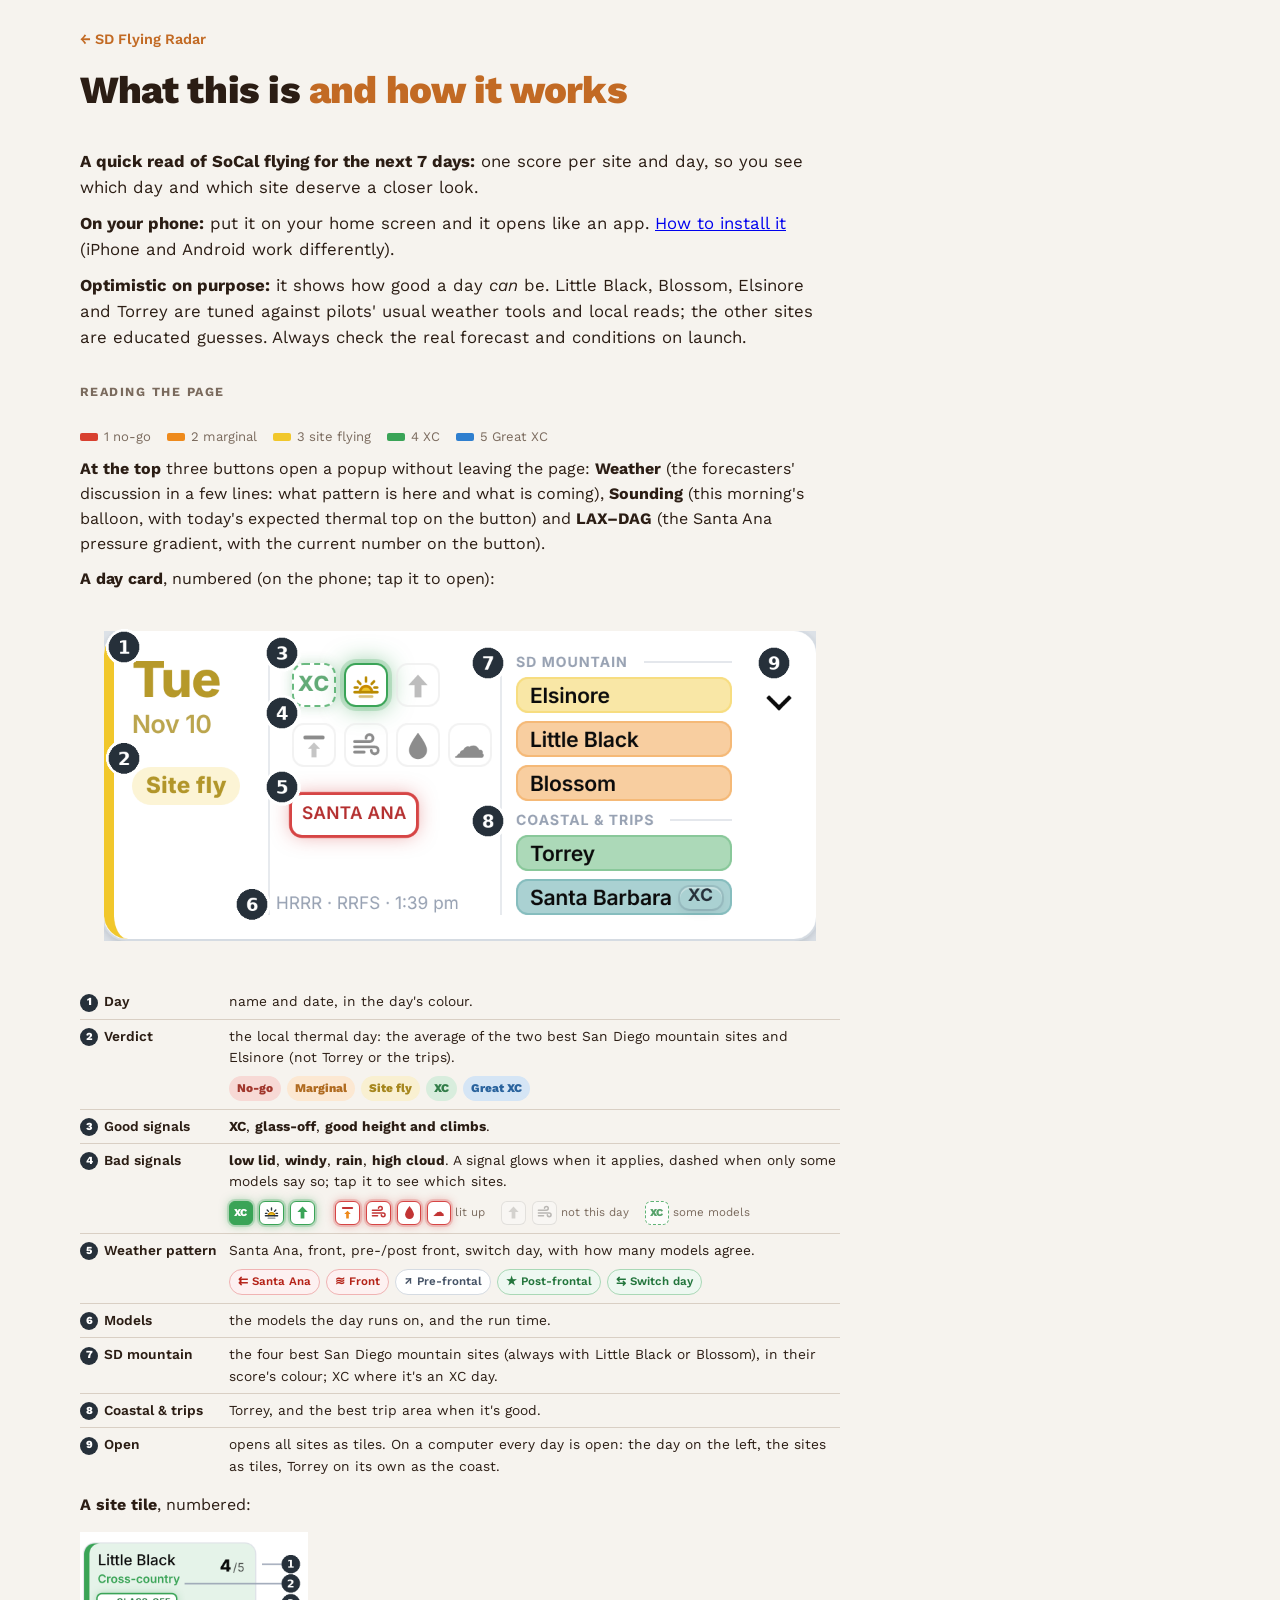
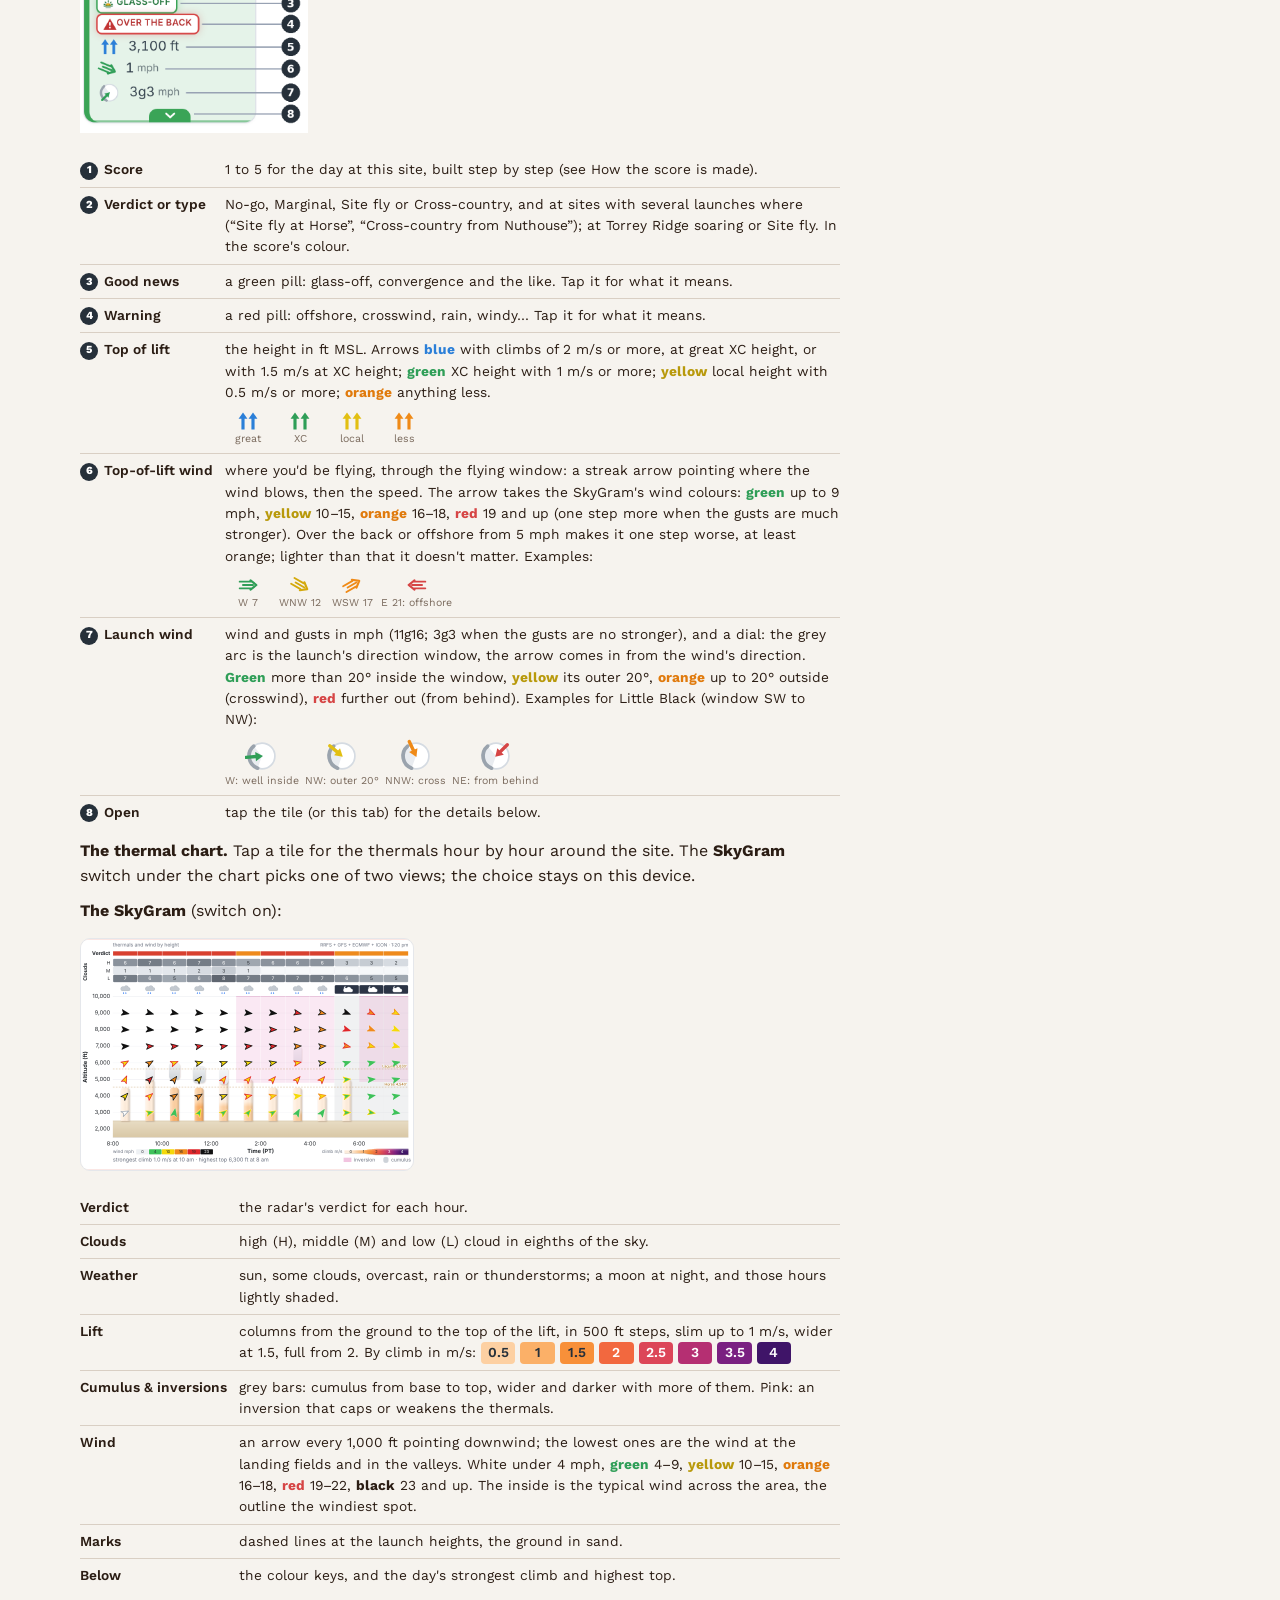
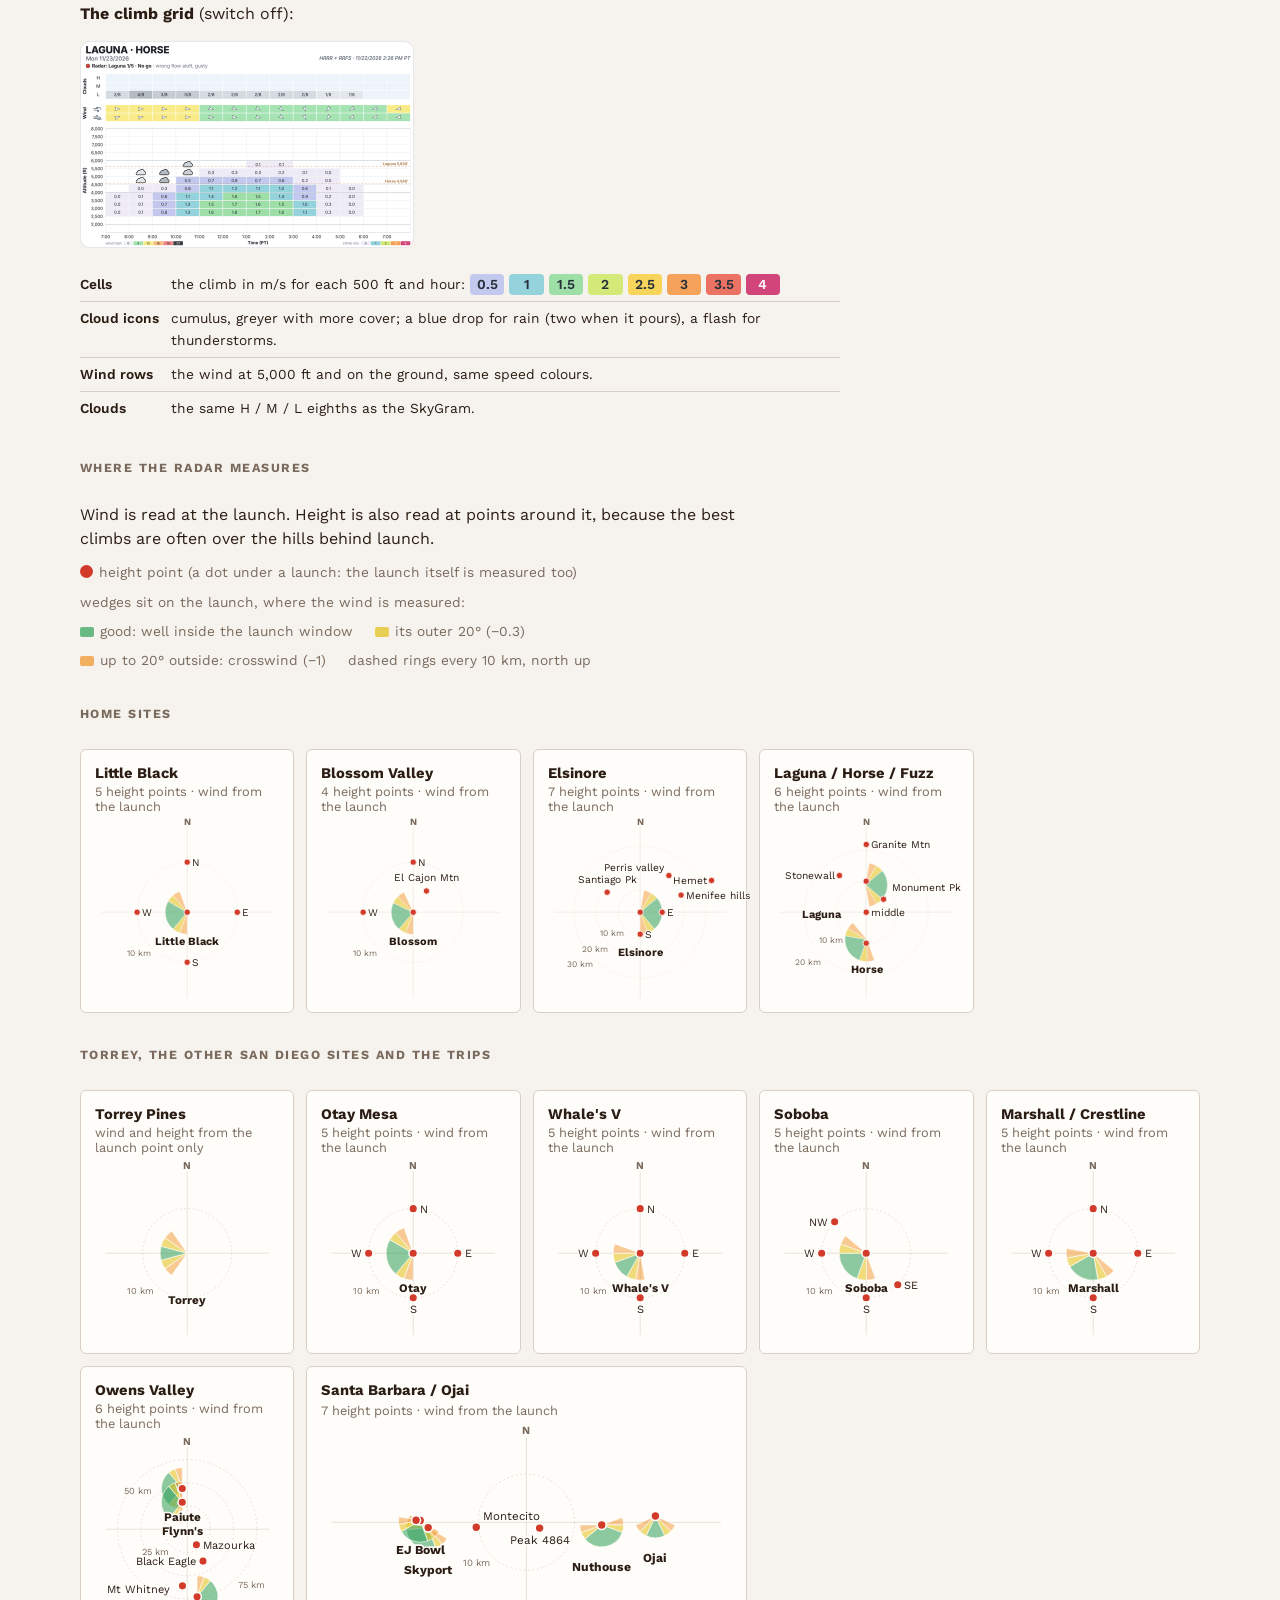
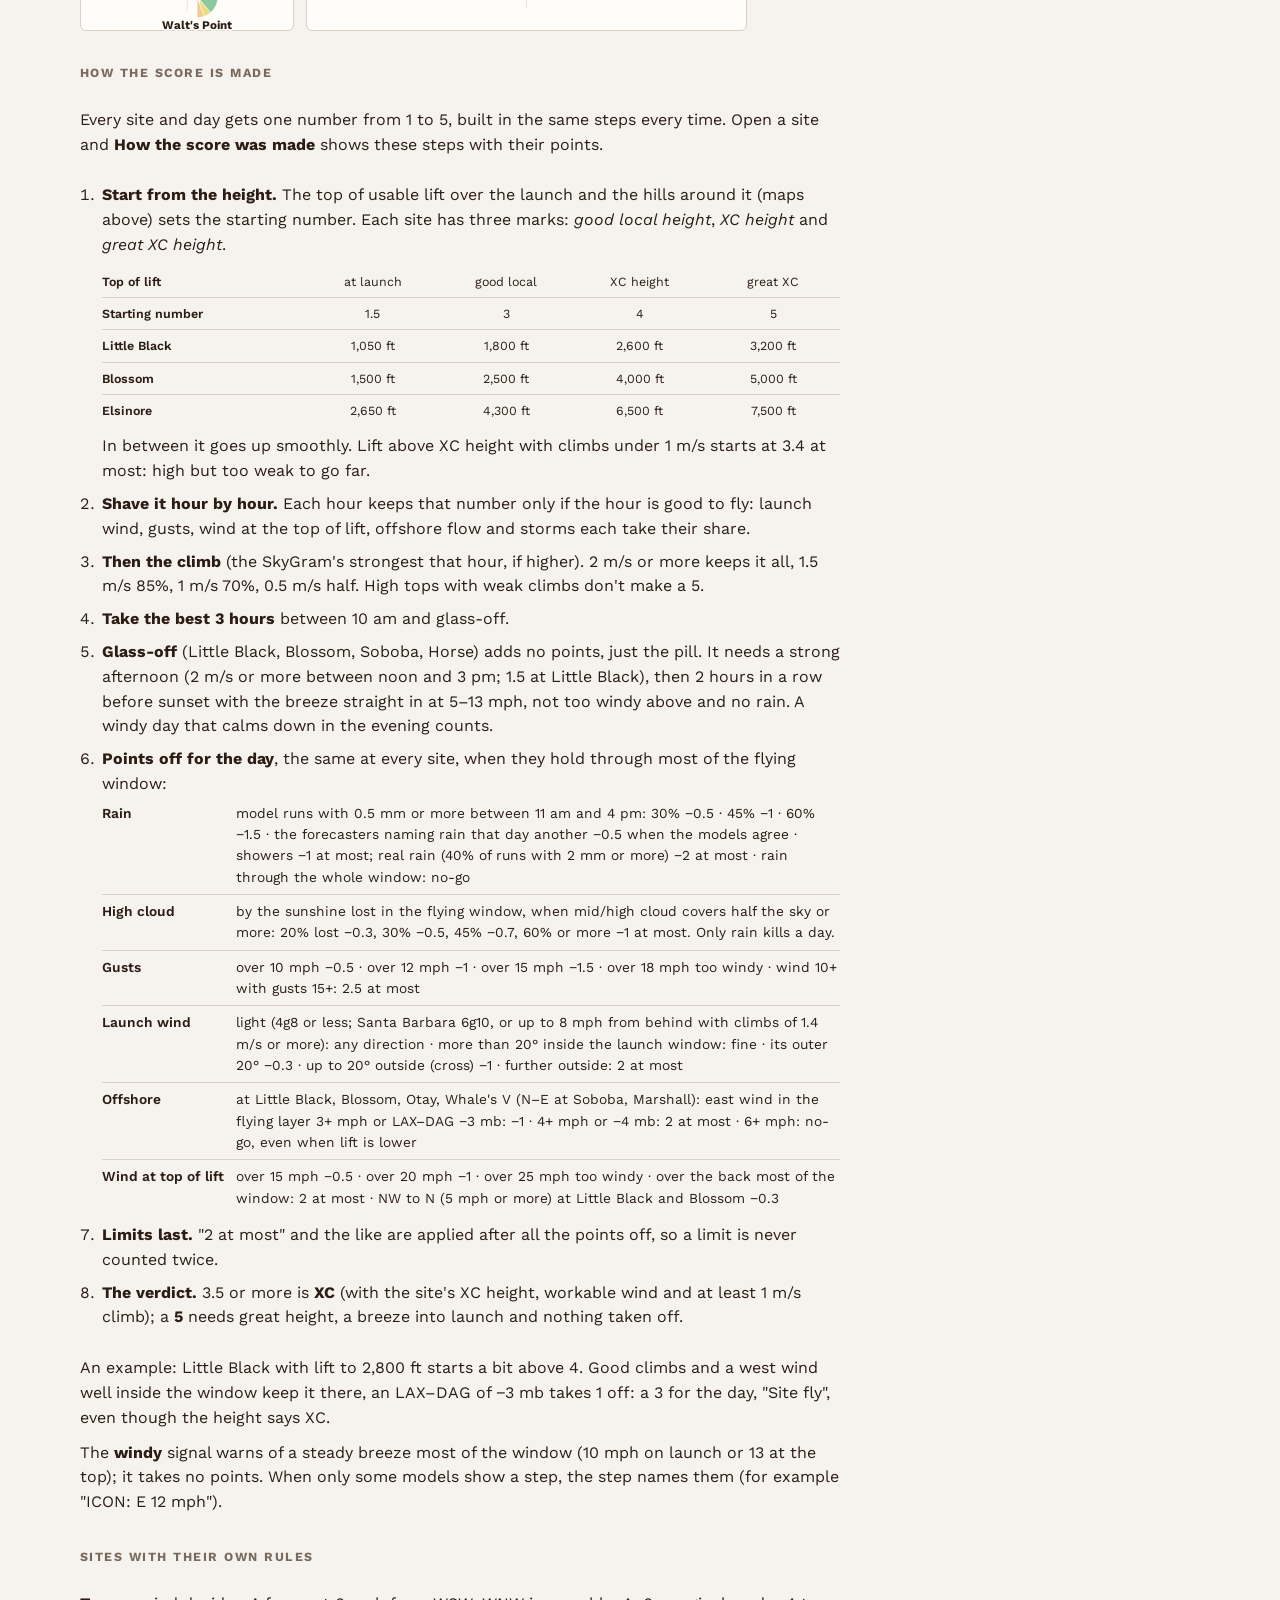
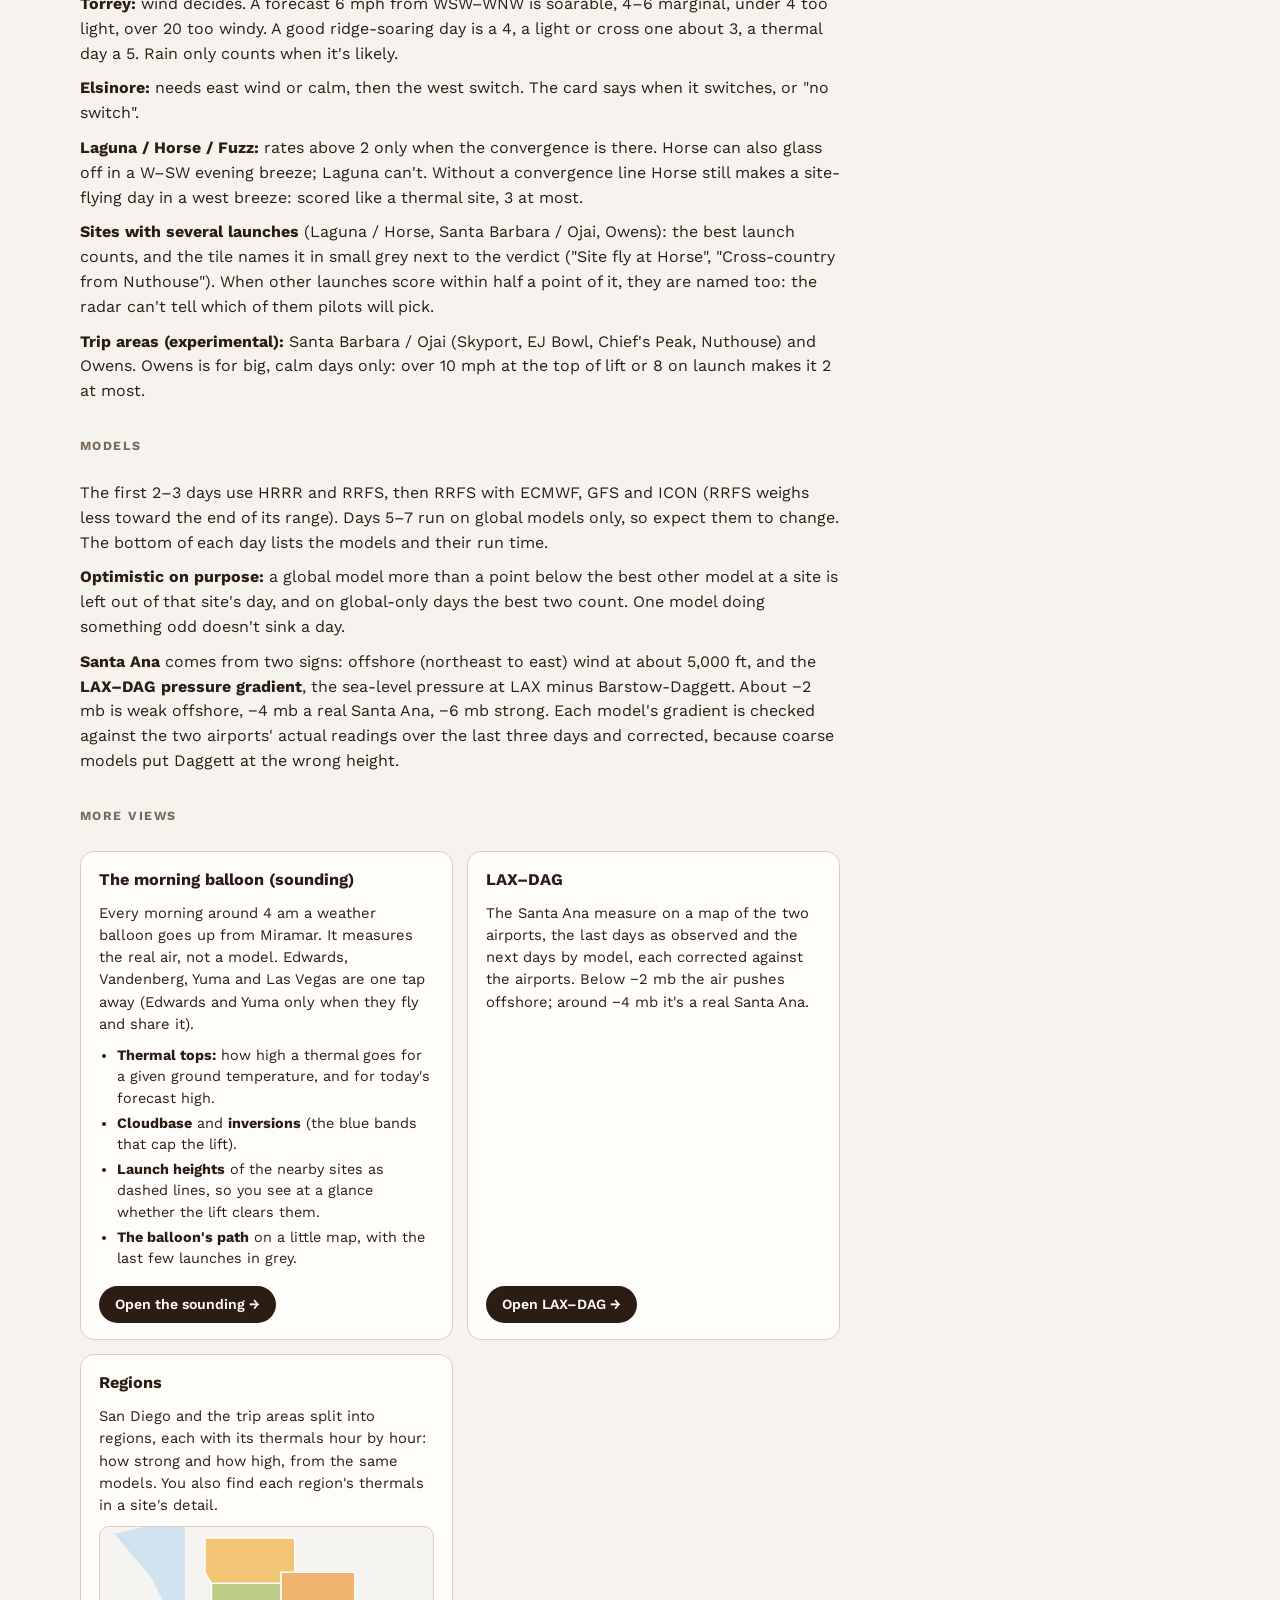
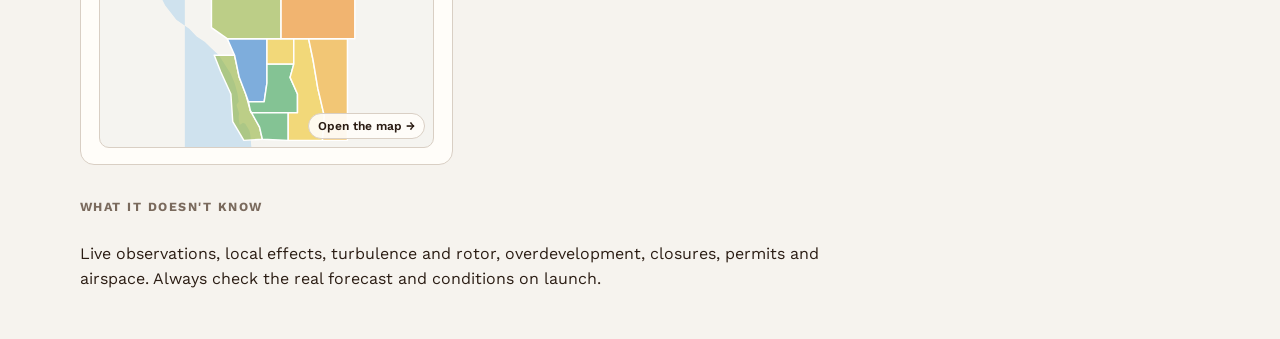
==== commit 2407cf57: "Region map: zones get a score-coloured rim inside their border instead of a full shading (main map a" ====
--- a/how.html
+++ b/how.html
@@ -268,7 +268,7 @@
   if (D) D.innerHTML = [[265, "W: well inside"], [310, "NW: outer 20°"], [335, "NNW: cross"], [45, "NE: from behind"]].map(([d, t]) => cell(I.dial([[200, 320]], d), t)).join("");
 })();
 </script>
-<script src="scripts/region/regionmap.js?v=202611071700"></script>
+<script src="scripts/region/regionmap.js?v=202611222348"></script>
 <script>
 /* the regions card: a live sketch of the map in today's colours (taps open the full map) */
 (async () => {
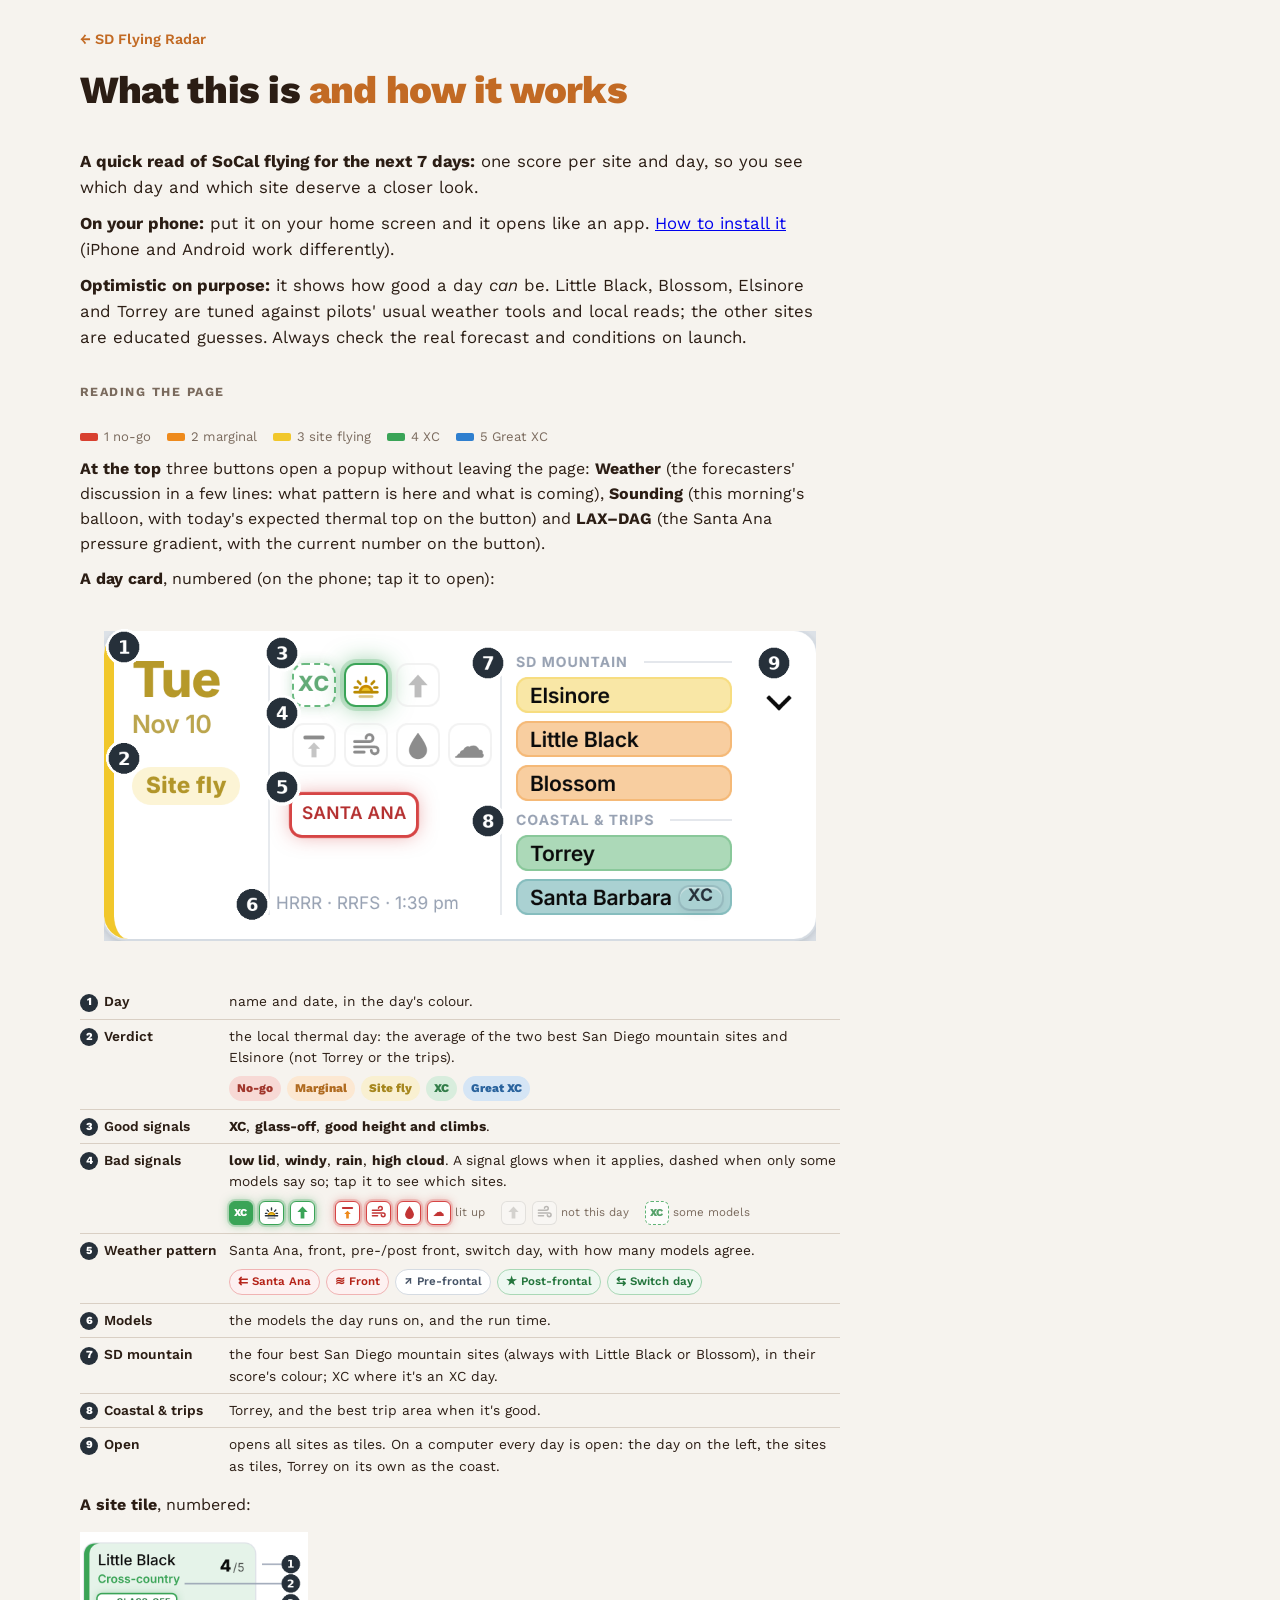
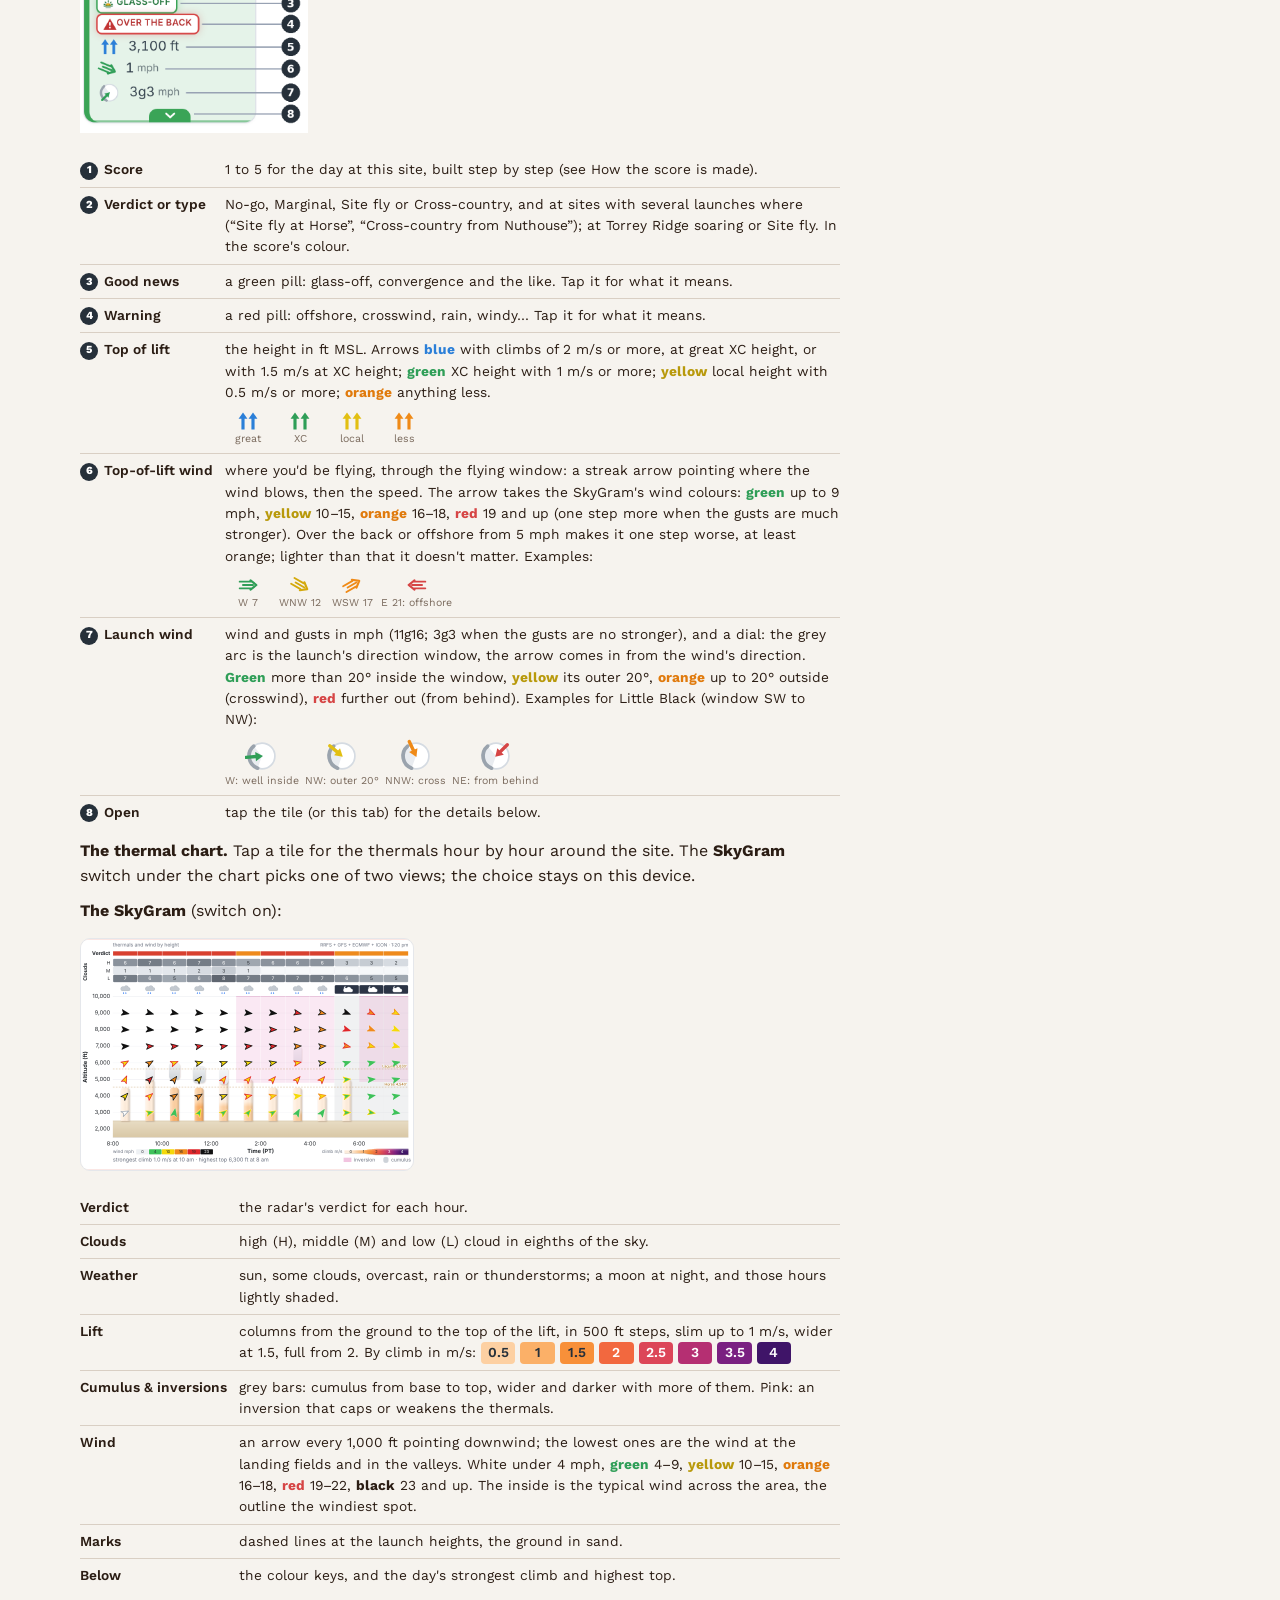
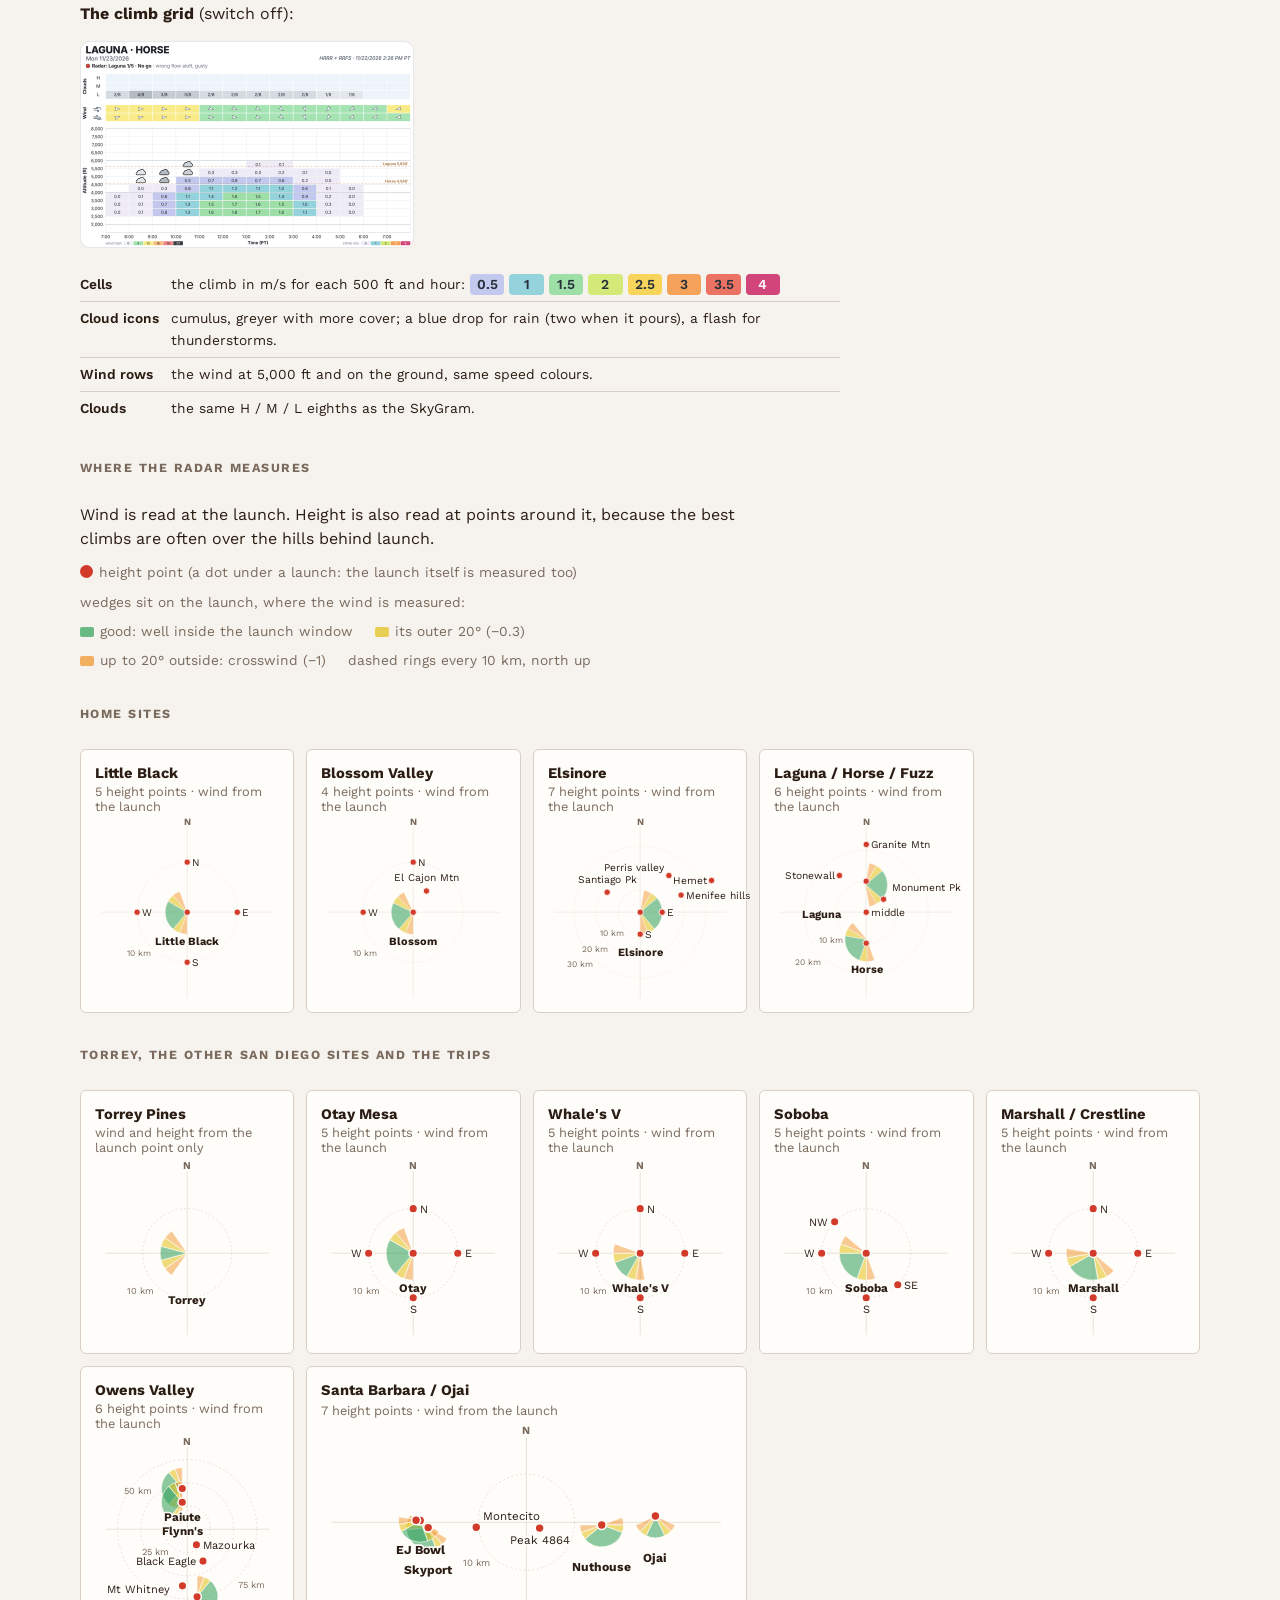
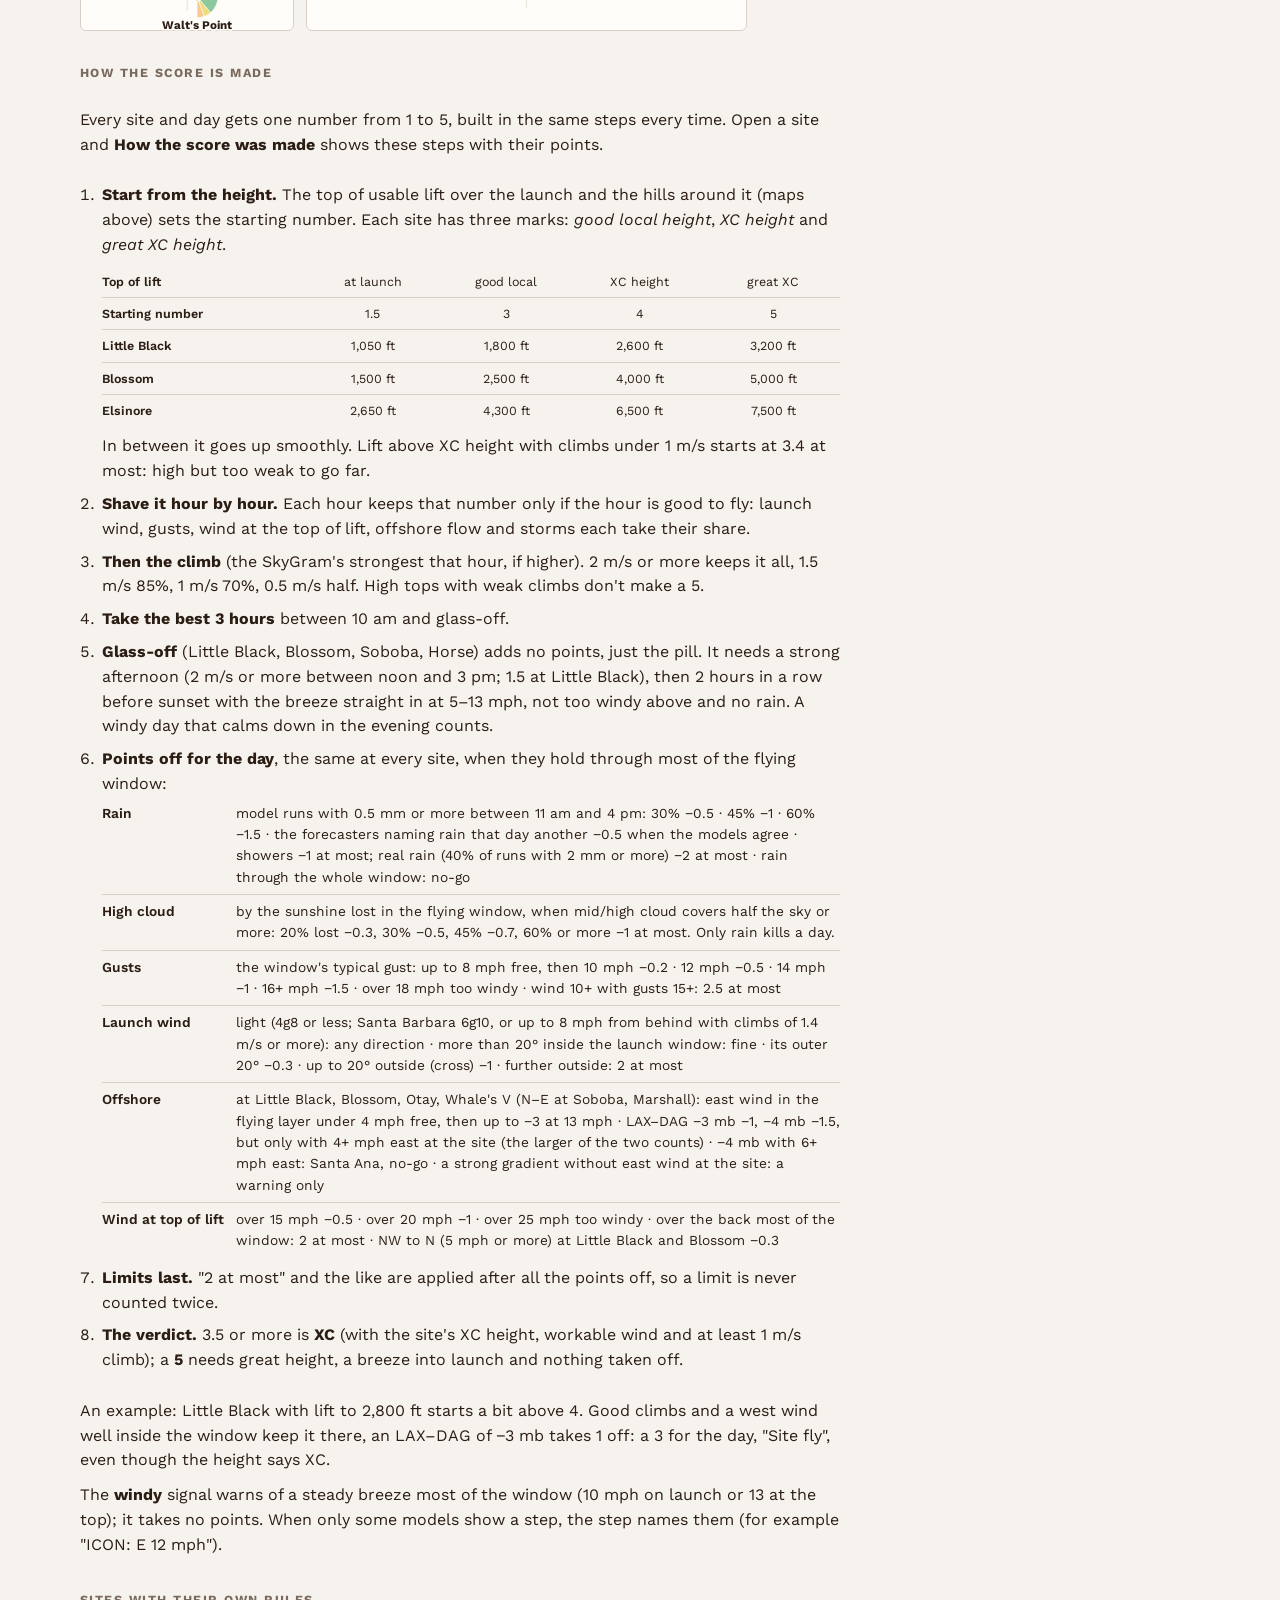
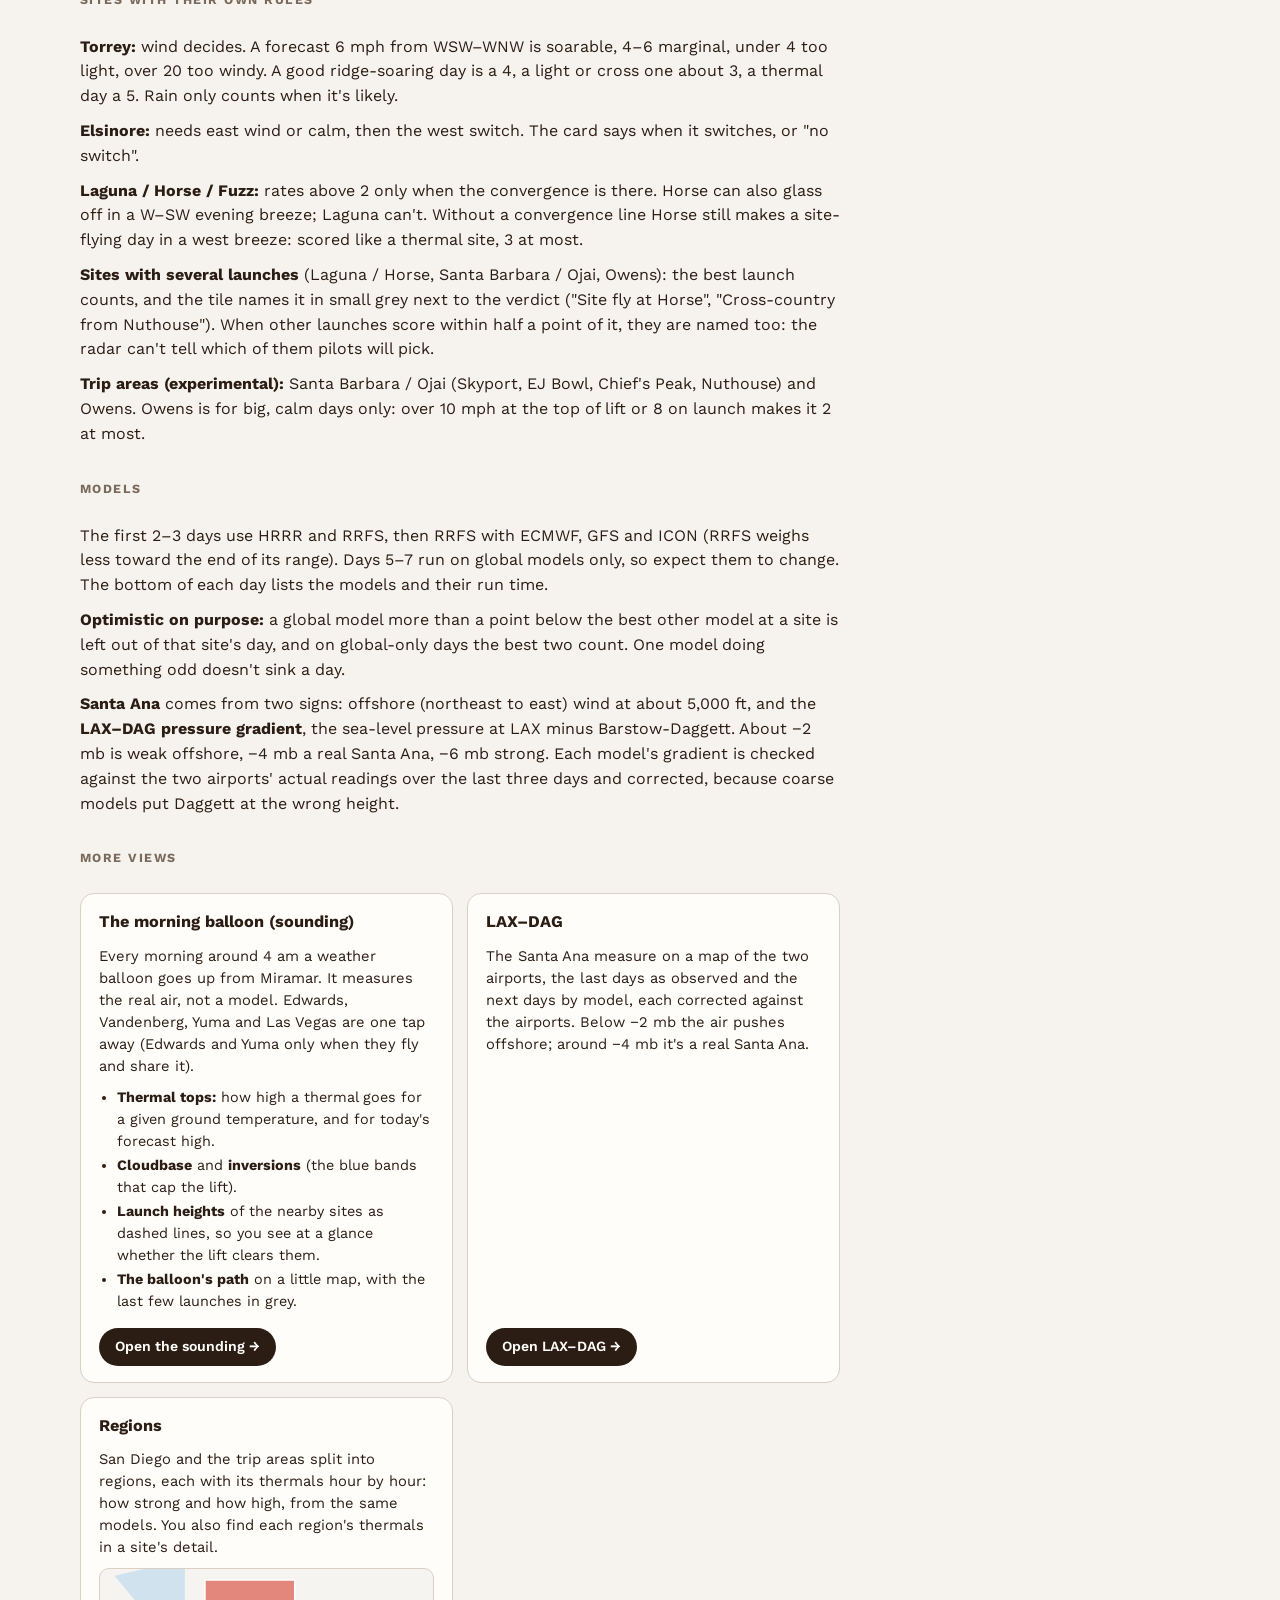
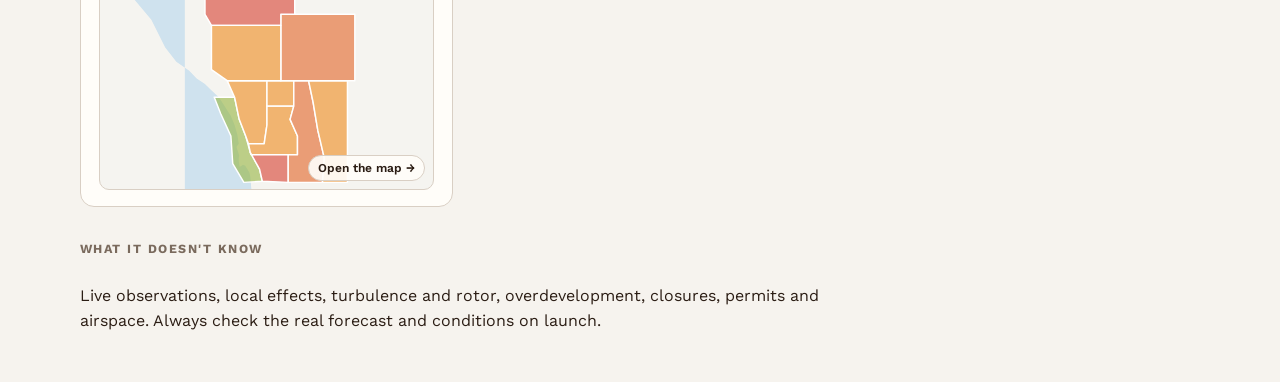
==== commit 85a679de: "Live: graded offshore (free under 4 mph, no-go at 13; the LAX-DAG gradient only costs with east wind" ====
--- a/how.html
+++ b/how.html
@@ -195,9 +195,9 @@
 <table class="rules">
   <tr><th>Rain</th><td>model runs with 0.5 mm or more between 11 am and 4 pm: 30% −0.5 · 45% −1 · 60% −1.5 · the forecasters naming rain that day another −0.5 when the models agree · showers −1 at most; real rain (40% of runs with 2 mm or more) −2 at most · rain through the whole window: no-go</td></tr>
   <tr><th>High cloud</th><td>by the sunshine lost in the flying window, when mid/high cloud covers half the sky or more: 20% lost −0.3, 30% −0.5, 45% −0.7, 60% or more −1 at most. Only rain kills a day.</td></tr>
-  <tr><th>Gusts</th><td>over 10 mph −0.5 · over 12 mph −1 · over 15 mph −1.5 · over 18 mph too windy · wind 10+ with gusts 15+: 2.5 at most</td></tr>
+  <tr><th>Gusts</th><td>the window's typical gust: up to 8 mph free, then 10 mph −0.2 · 12 mph −0.5 · 14 mph −1 · 16+ mph −1.5 · over 18 mph too windy · wind 10+ with gusts 15+: 2.5 at most</td></tr>
   <tr><th>Launch wind</th><td>light (4g8 or less; Santa Barbara 6g10, or up to 8 mph from behind with climbs of 1.4 m/s or more): any direction · more than 20° inside the launch window: fine · its outer 20° −0.3 · up to 20° outside (cross) −1 · further outside: 2 at most</td></tr>
-  <tr><th>Offshore</th><td>at Little Black, Blossom, Otay, Whale's V (N–E at Soboba, Marshall): east wind in the flying layer 3+ mph or LAX–DAG −3 mb: −1 · 4+ mph or −4 mb: 2 at most · 6+ mph: no-go, even when lift is lower</td></tr>
+  <tr><th>Offshore</th><td>at Little Black, Blossom, Otay, Whale's V (N–E at Soboba, Marshall): east wind in the flying layer under 4 mph free, then up to −3 at 13 mph · LAX–DAG −3 mb −1, −4 mb −1.5, but only with 4+ mph east at the site (the larger of the two counts) · −4 mb with 6+ mph east: Santa Ana, no-go · a strong gradient without east wind at the site: a warning only</td></tr>
   <tr><th>Wind at top of lift</th><td>over 15 mph −0.5 · over 20 mph −1 · over 25 mph too windy · over the back most of the window: 2 at most · NW to N (5 mph or more) at Little Black and Blossom −0.3</td></tr>
 </table></li>
   <li><b>Limits last.</b> "2 at most" and the like are applied after all the points off, so a limit is never counted twice.</li>
@@ -268,7 +268,7 @@
   if (D) D.innerHTML = [[265, "W: well inside"], [310, "NW: outer 20°"], [335, "NNW: cross"], [45, "NE: from behind"]].map(([d, t]) => cell(I.dial([[200, 320]], d), t)).join("");
 })();
 </script>
-<script src="scripts/region/regionmap.js?v=202611222348"></script>
+<script src="scripts/region/regionmap.js?v=202611222349"></script>
 <script>
 /* the regions card: a live sketch of the map in today's colours (taps open the full map) */
 (async () => {
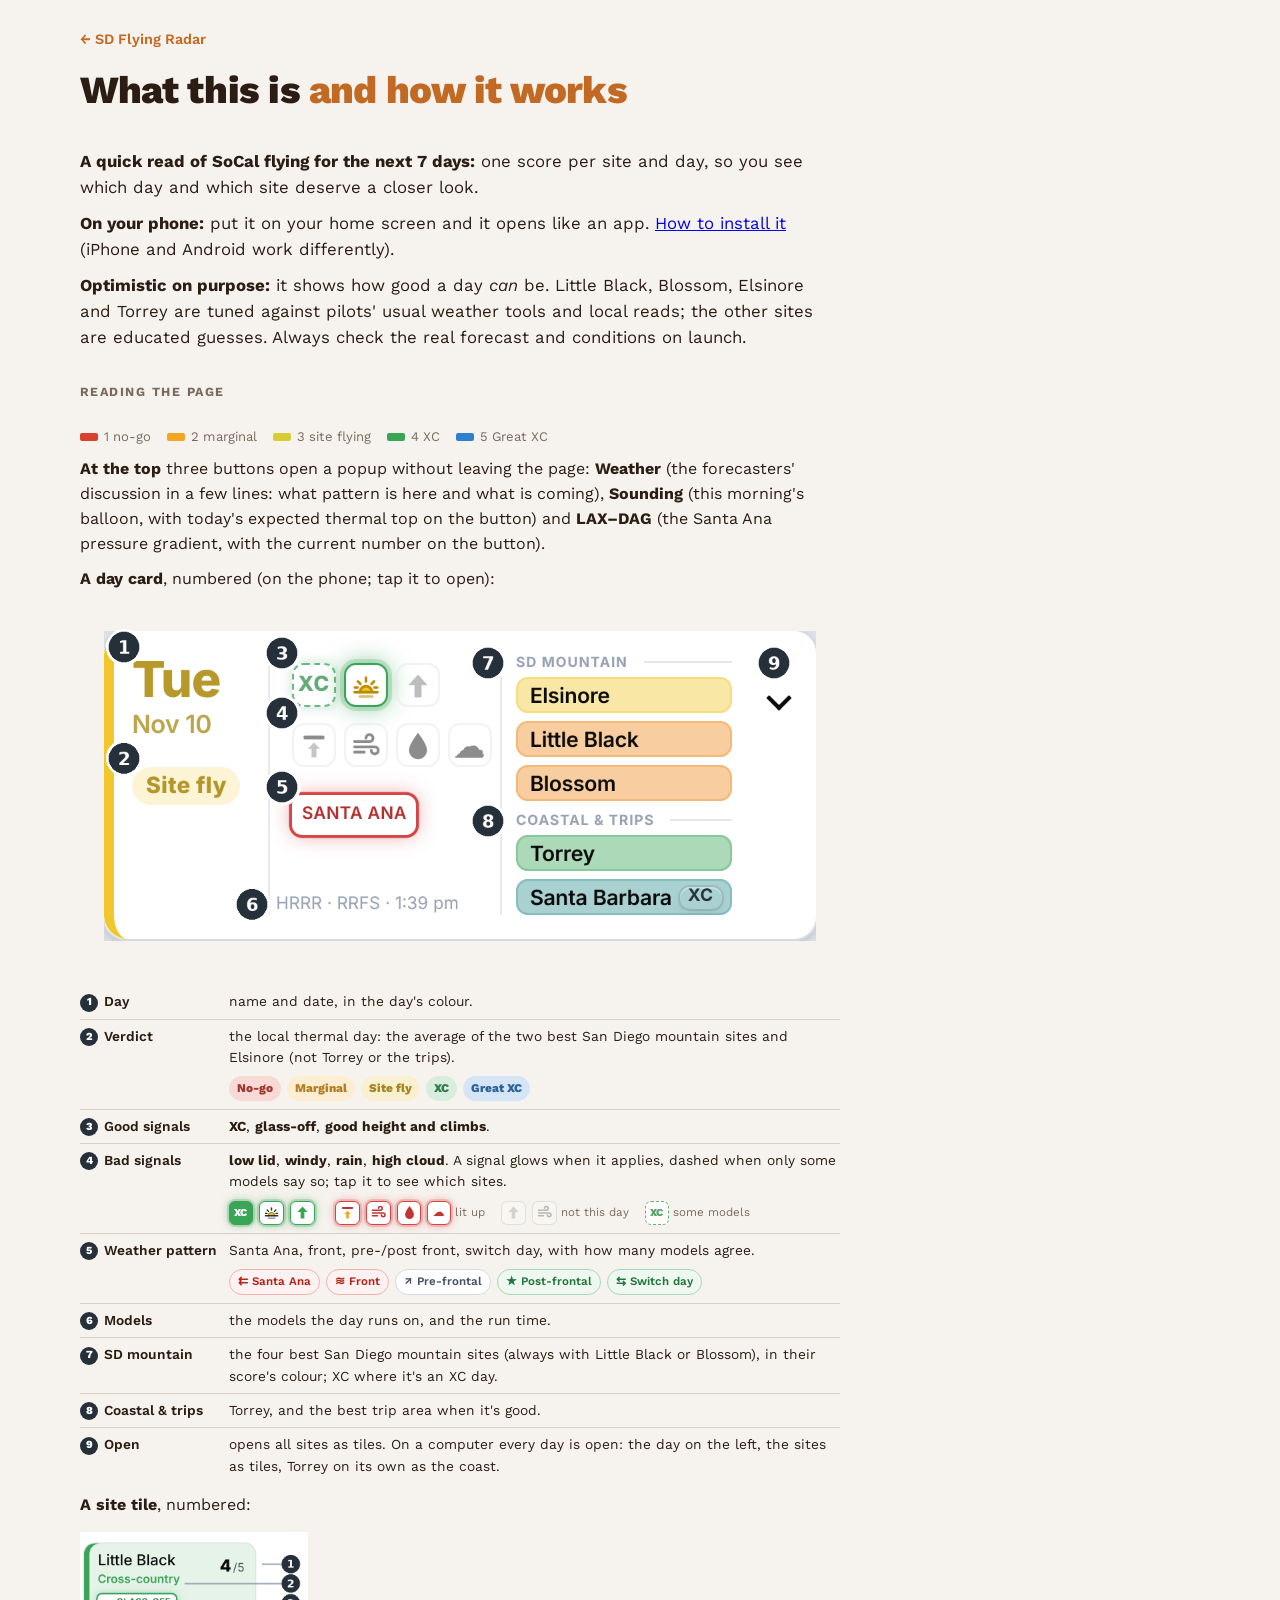
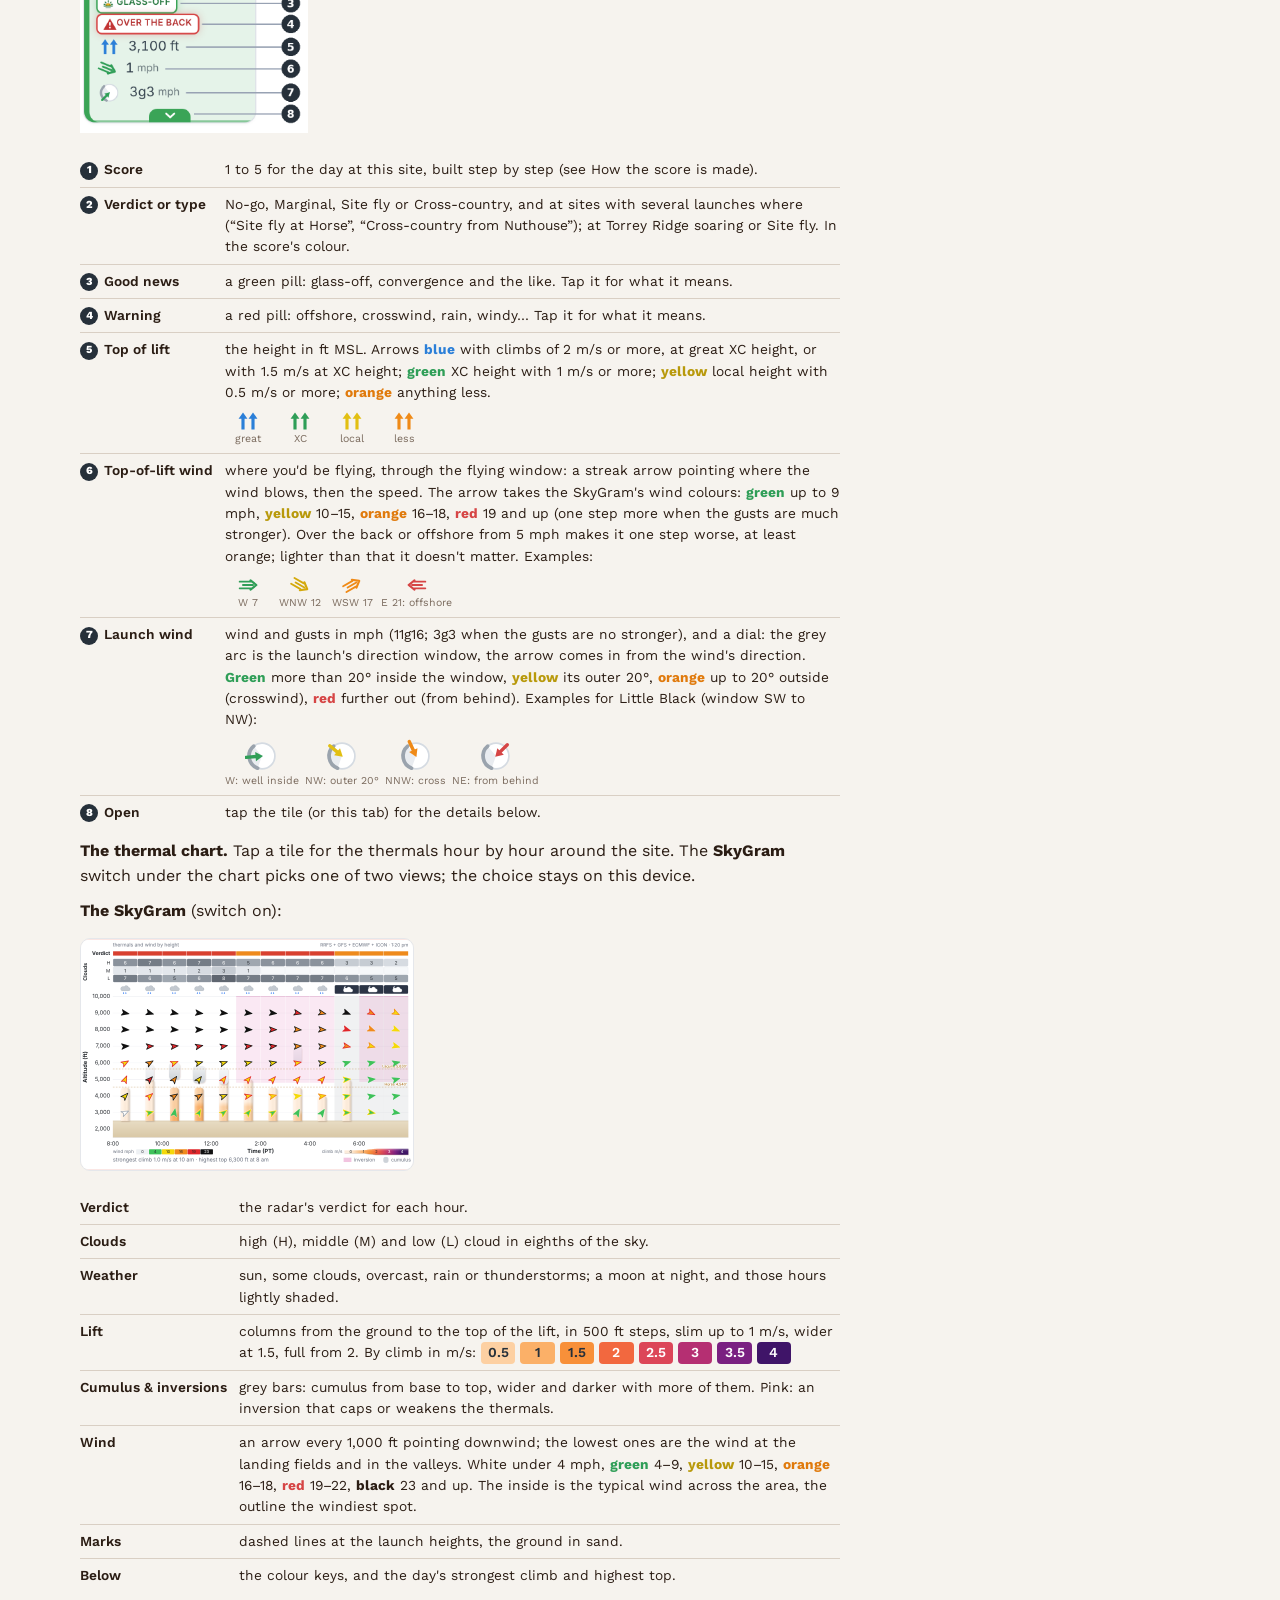
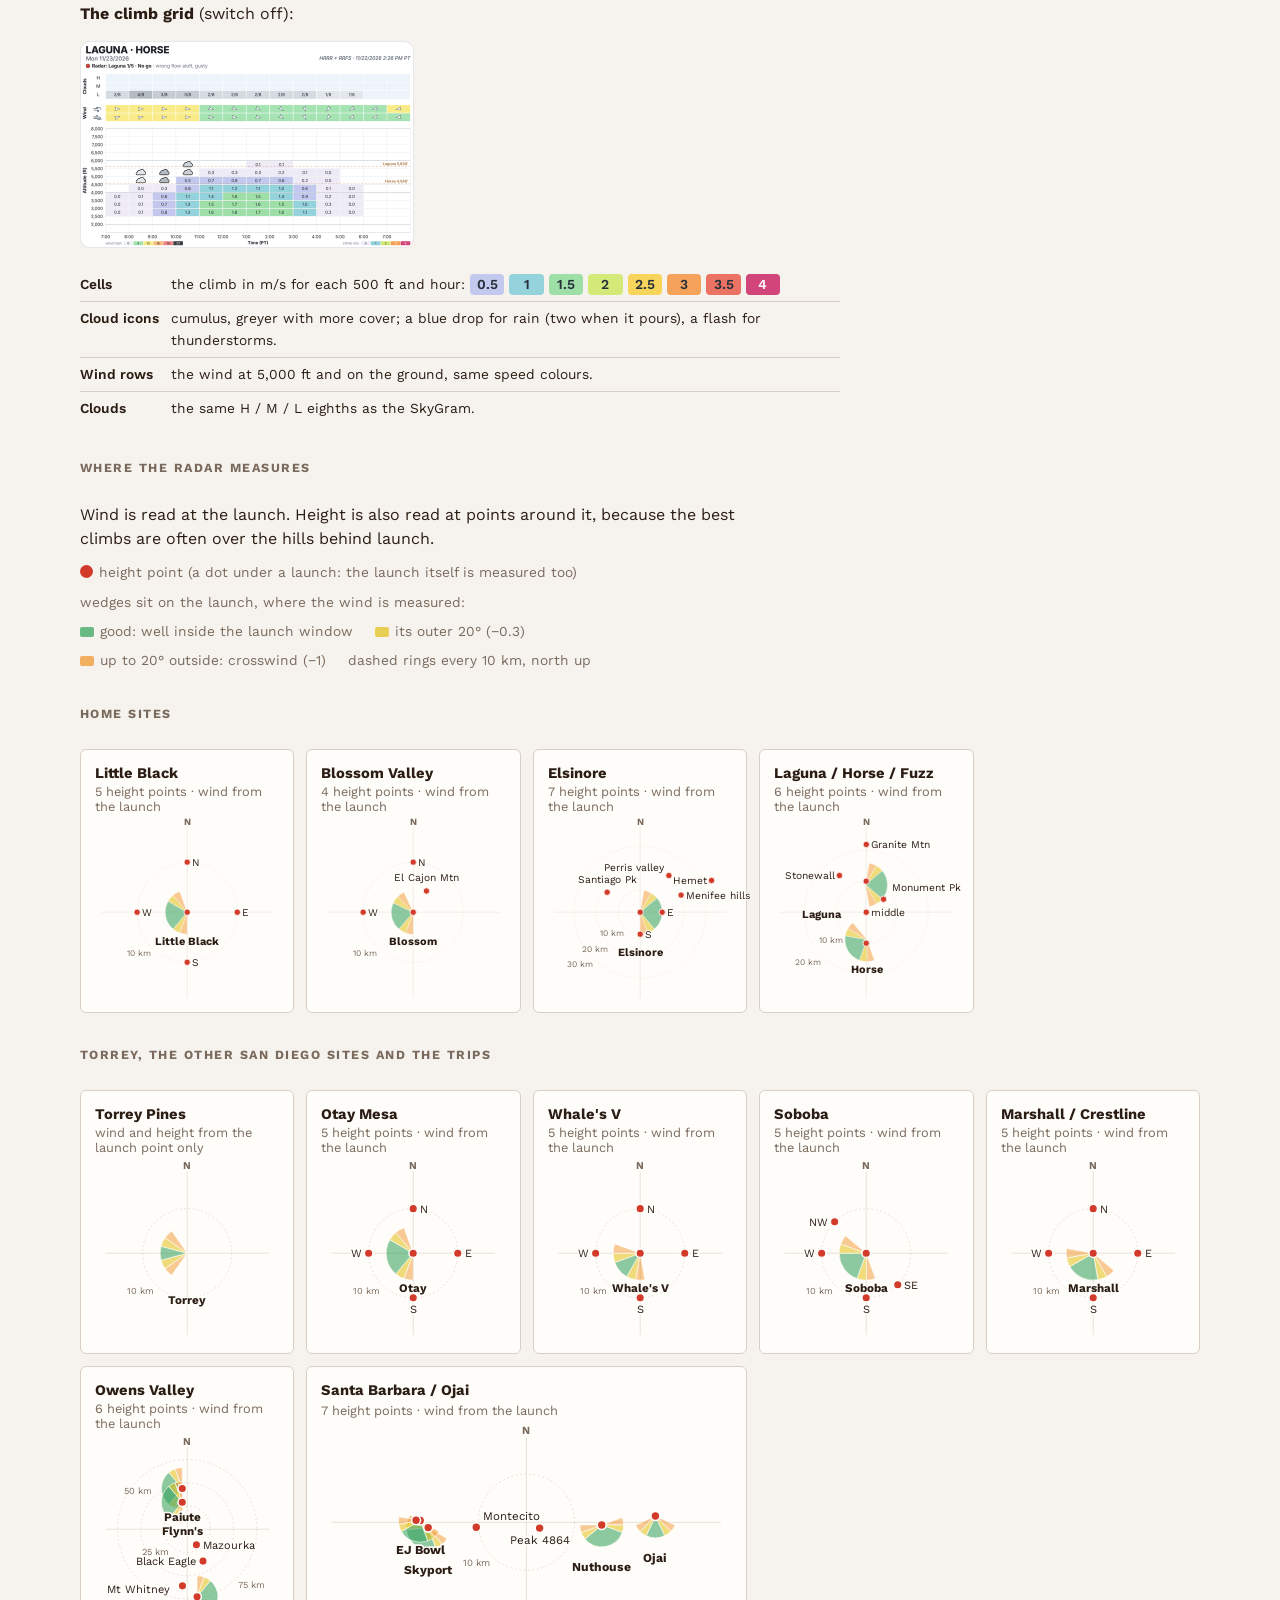
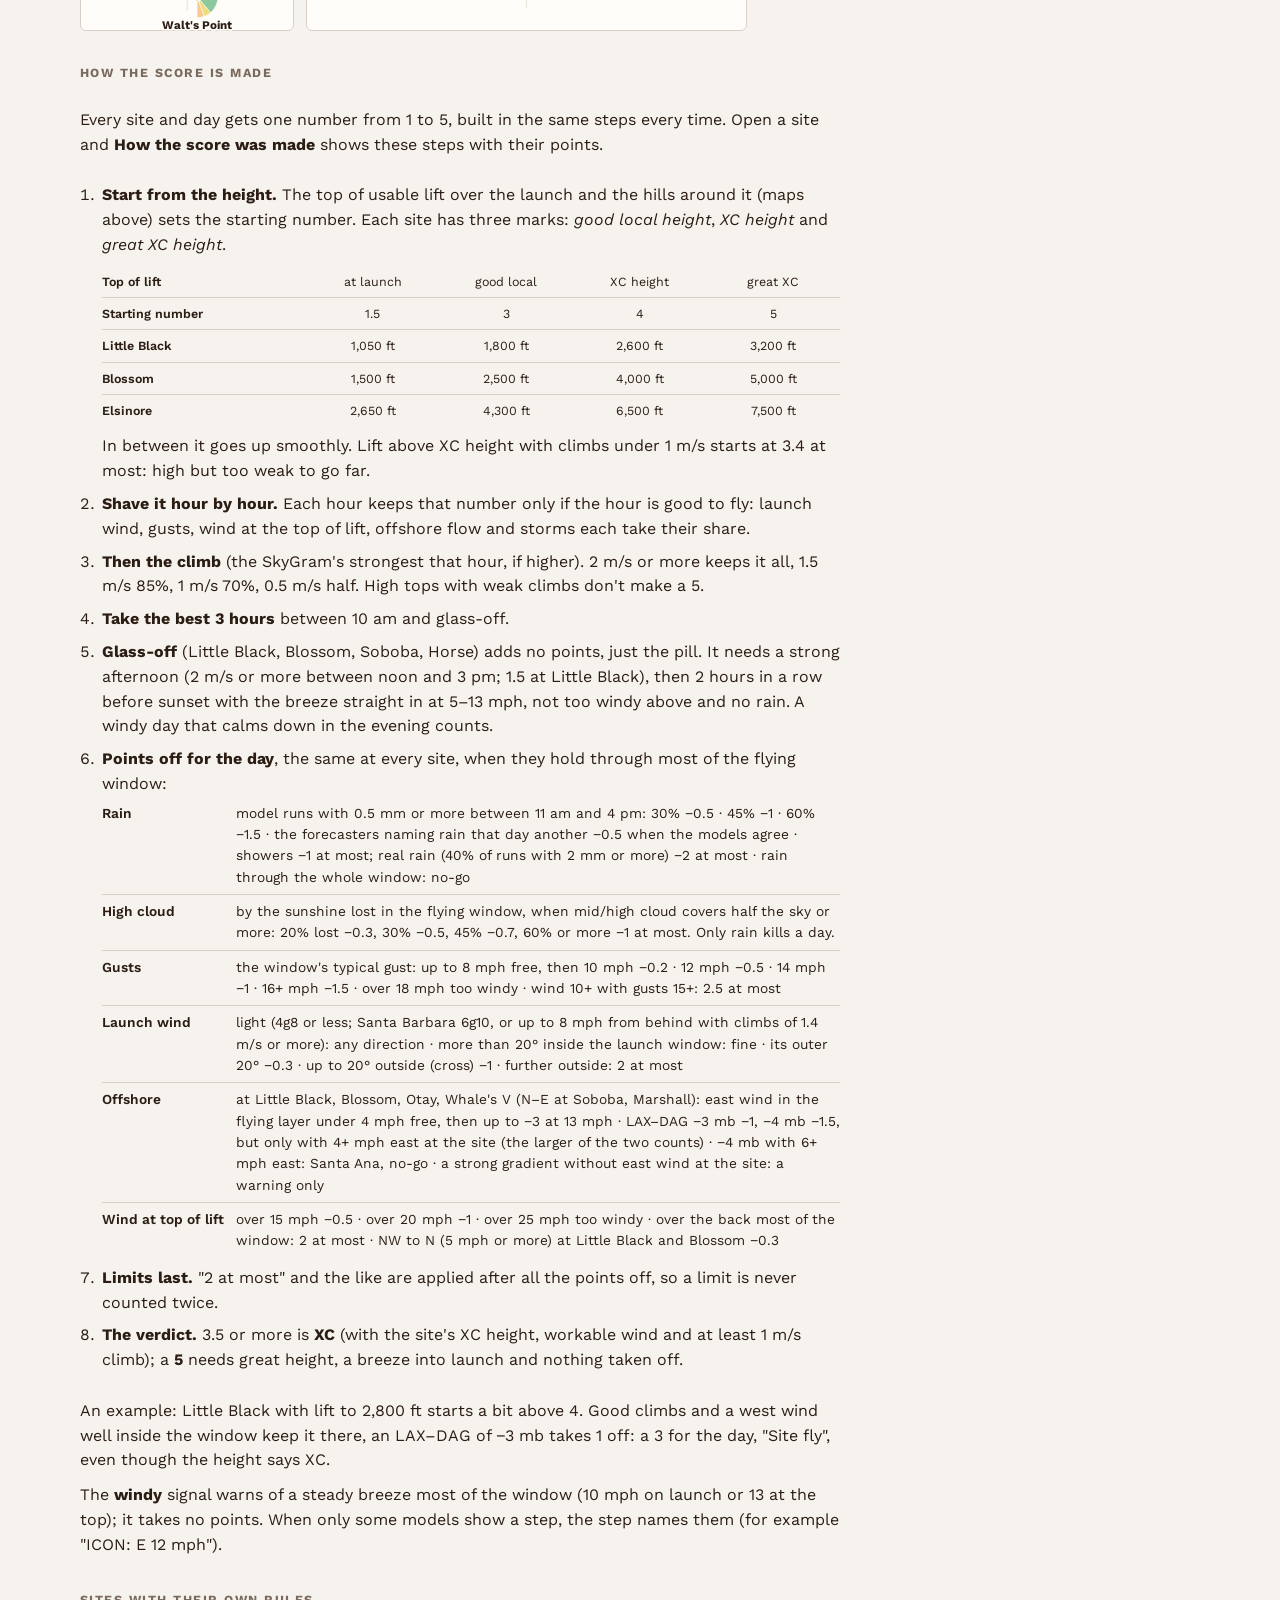
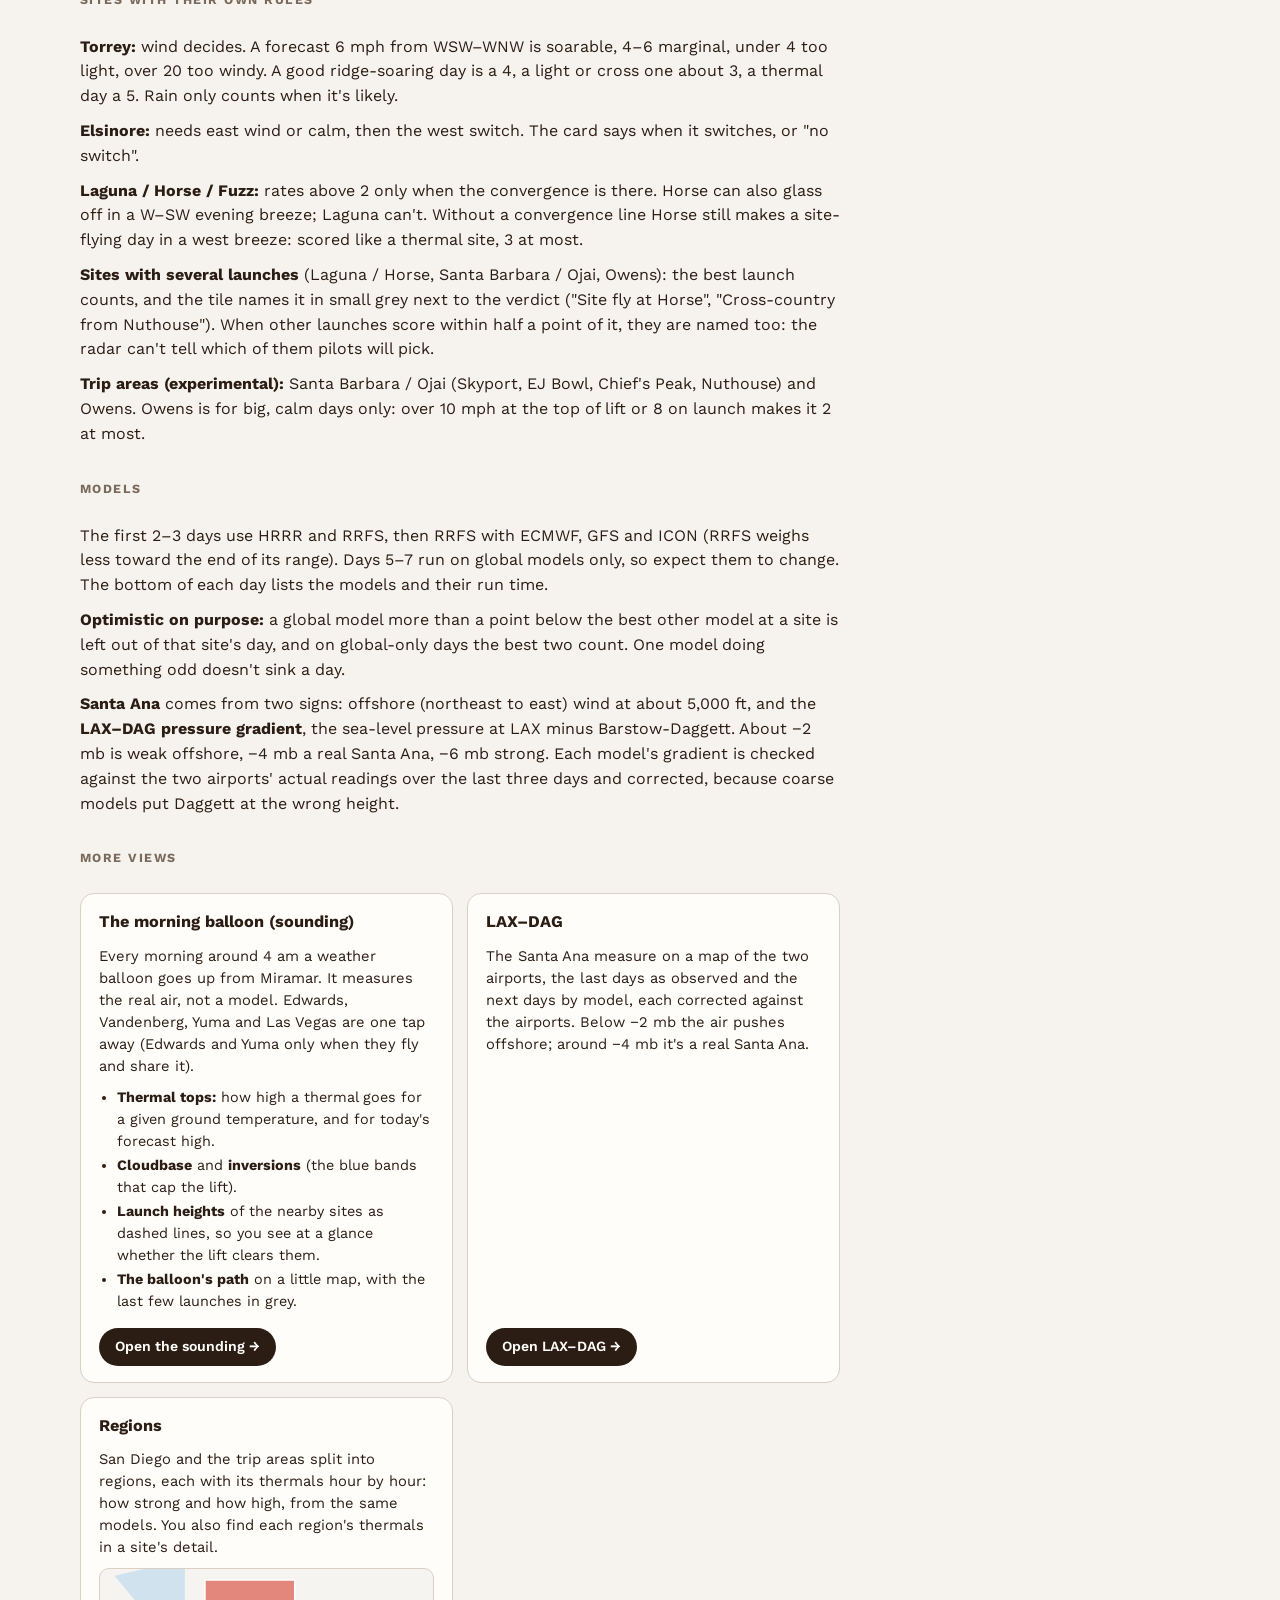
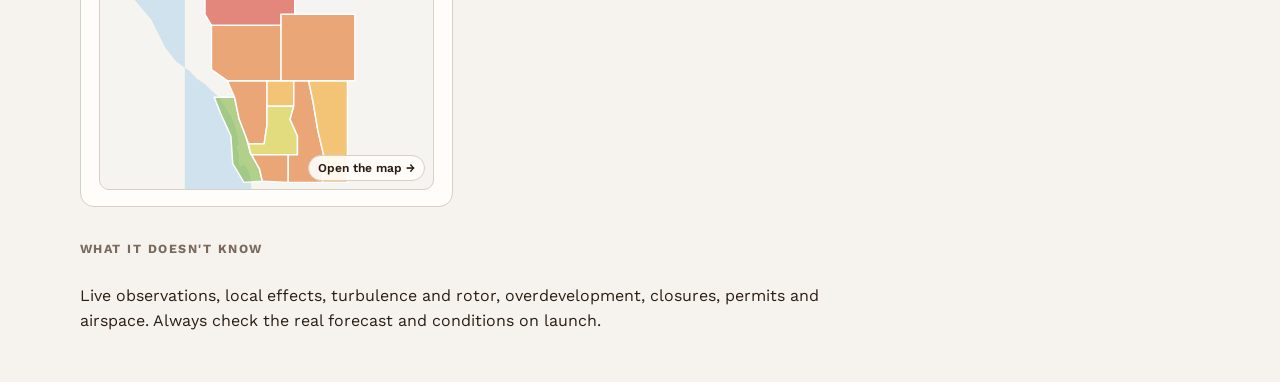
==== commit 6793470a: "Score colours: orange (2) more yellow #f2a623, yellow (3) a touch green #d6cd34; label text a shade " ====
--- a/how.html
+++ b/how.html
@@ -56,7 +56,7 @@
 .back { color: var(--orange); font-weight:600; text-decoration:none; font-size:.9rem; }
 .back:hover { text-decoration:underline; }
 
-:root { --q0:#d8402f; --q1:#ee8a1c; --q2:#f1c72b; --q4:#3aa457; --q5:#2f7fcf; }
+:root { --q0:#d8402f; --q1:#f2a623; --q2:#d6cd34; --q4:#3aa457; --q5:#2f7fcf; }
 .how { display:grid; gap:10px; max-width:76ch; line-height:1.55; }
 .how.lead { font-size:1.05rem; }
 .how p { margin:0; }
@@ -139,7 +139,7 @@
 <p><b>At the top</b> three buttons open a popup without leaving the page: <b>Weather</b> (the forecasters' discussion in a few lines: what pattern is here and what is coming), <b>Sounding</b> (this morning's balloon, with today's expected thermal top on the button) and <b>LAX–DAG</b> (the Santa Ana pressure gradient, with the current number on the button).</p>
 <p><b>A day card</b>, numbered (on the phone; tap it to open):</p>
 <div class="tilefig dayfig"><img src="assets/how/day.png" width="380" alt="A day card with its parts numbered 1 to 9"></div>
-<table class="rules facts nums"><tr><th><span class="nb">1</span>Day</th><td>name and date, in the day's colour.</td></tr><tr><th><span class="nb">2</span>Verdict</th><td>the local thermal day: the average of the two best San Diego mountain sites and Elsinore (not Torrey or the trips).<span class="exrow"><span class="exv" style="--dc:#d8402f">No-go</span><span class="exv" style="--dc:#ee8a1c">Marginal</span><span class="exv" style="--dc:#e0b21a">Site fly</span><span class="exv" style="--dc:#3aa457">XC</span><span class="exv" style="--dc:#2f7fcf">Great XC</span></span></td></tr><tr><th><span class="nb">3</span>Good signals</th><td><b>XC</b>, <b>glass-off</b>, <b>good height and climbs</b>.</td></tr><tr><th><span class="nb">4</span>Bad signals</th><td><b>low lid</b>, <b>windy</b>, <b>rain</b>, <b>high cloud</b>. A signal glows when it applies, dashed when only some models say so; tap it to see which sites.<span class="exrow"><span class="exgrp"><span class="exg good xc">XC</span><span class="exg good"><svg viewBox="0 0 16 16" fill="none" stroke="currentColor" stroke-width="1.5" stroke-linecap="round"><path d="M4.6 11.5 A3.4 3.4 0 0 1 11.4 11.5" fill="#f1c72b" stroke="#c98a00"/><path d="M1.5 11.5 H14.5"/><path d="M8 3.2 V5.4 M3.4 5.4 L4.8 6.8 M12.6 5.4 L11.2 6.8 M1.6 8.9 H3.2 M12.8 8.9 H14.4"/><path d="M4.5 14 H11.5" opacity=".55"/></svg></span><span class="exg good"><svg viewBox="0 0 16 16"><path d="M8 1.5 L13.5 7.5 H10 V14.5 H6 V7.5 H2.5 Z" fill="#3aa457"/></svg></span><span class="exgap"></span><span class="exg bad"><svg viewBox="0 0 16 16"><rect x="2" y="2" width="12" height="2.2" rx="1" fill="currentColor"/><path d="M8 6 L11.5 9.6 H9.4 V14.5 H6.6 V9.6 H4.5 Z" fill="#ee8a1c"/></svg></span><span class="exg bad"><svg viewBox="0 0 16 16" fill="none" stroke="currentColor" stroke-width="1.6" stroke-linecap="round"><path d="M1.5 5.5 H10 A2 2 0 1 0 8 3.5"/><path d="M1.5 8.5 H13 A2 2 0 1 1 11 10.5"/><path d="M1.5 11.5 H7"/></svg></span><span class="exg bad drop"><svg viewBox="0 0 12 16"><path d="M6 1 C6 1 1.2 7 1.2 10.2 A4.8 4.8 0 0 0 10.8 10.2 C10.8 7 6 1 6 1 Z" fill="currentColor"/></svg></span><span class="exg bad">☁︎</span><span class="exnote">lit up</span></span><span class="exgrp"><span class="exg off"><svg viewBox="0 0 16 16"><path d="M8 1.5 L13.5 7.5 H10 V14.5 H6 V7.5 H2.5 Z" fill="#3aa457"/></svg></span><span class="exg off"><svg viewBox="0 0 16 16" fill="none" stroke="currentColor" stroke-width="1.6" stroke-linecap="round"><path d="M1.5 5.5 H10 A2 2 0 1 0 8 3.5"/><path d="M1.5 8.5 H13 A2 2 0 1 1 11 10.5"/><path d="M1.5 11.5 H7"/></svg></span><span class="exnote">not this day</span></span><span class="exgrp"><span class="exg good dim xc2">XC</span><span class="exnote">some models</span></span></span> </td></tr><tr><th><span class="nb">5</span>Weather pattern</th><td>Santa Ana, front, pre-/post front, switch day, with how many models agree.<span class="exrow"><span class="expat bad">⇇ Santa Ana</span><span class="expat bad">≋ Front</span><span class="expat ">↗ Pre-frontal</span><span class="expat good">★ Post-frontal</span><span class="expat good">⇆ Switch day</span></span></td></tr><tr><th><span class="nb">6</span>Models</th><td>the models the day runs on, and the run time.</td></tr><tr><th><span class="nb">7</span>SD mountain</th><td>the four best San Diego mountain sites (always with Little Black or Blossom), in their score's colour; XC where it's an XC day.</td></tr><tr><th><span class="nb">8</span>Coastal &amp; trips</th><td>Torrey, and the best trip area when it's good.</td></tr><tr><th><span class="nb">9</span>Open</th><td>opens all sites as tiles. On a computer every day is open: the day on the left, the sites as tiles, Torrey on its own as the coast.</td></tr></table>
+<table class="rules facts nums"><tr><th><span class="nb">1</span>Day</th><td>name and date, in the day's colour.</td></tr><tr><th><span class="nb">2</span>Verdict</th><td>the local thermal day: the average of the two best San Diego mountain sites and Elsinore (not Torrey or the trips).<span class="exrow"><span class="exv" style="--dc:#d8402f">No-go</span><span class="exv" style="--dc:#f2a623">Marginal</span><span class="exv" style="--dc:#e0b21a">Site fly</span><span class="exv" style="--dc:#3aa457">XC</span><span class="exv" style="--dc:#2f7fcf">Great XC</span></span></td></tr><tr><th><span class="nb">3</span>Good signals</th><td><b>XC</b>, <b>glass-off</b>, <b>good height and climbs</b>.</td></tr><tr><th><span class="nb">4</span>Bad signals</th><td><b>low lid</b>, <b>windy</b>, <b>rain</b>, <b>high cloud</b>. A signal glows when it applies, dashed when only some models say so; tap it to see which sites.<span class="exrow"><span class="exgrp"><span class="exg good xc">XC</span><span class="exg good"><svg viewBox="0 0 16 16" fill="none" stroke="currentColor" stroke-width="1.5" stroke-linecap="round"><path d="M4.6 11.5 A3.4 3.4 0 0 1 11.4 11.5" fill="#d6cd34" stroke="#c98a00"/><path d="M1.5 11.5 H14.5"/><path d="M8 3.2 V5.4 M3.4 5.4 L4.8 6.8 M12.6 5.4 L11.2 6.8 M1.6 8.9 H3.2 M12.8 8.9 H14.4"/><path d="M4.5 14 H11.5" opacity=".55"/></svg></span><span class="exg good"><svg viewBox="0 0 16 16"><path d="M8 1.5 L13.5 7.5 H10 V14.5 H6 V7.5 H2.5 Z" fill="#3aa457"/></svg></span><span class="exgap"></span><span class="exg bad"><svg viewBox="0 0 16 16"><rect x="2" y="2" width="12" height="2.2" rx="1" fill="currentColor"/><path d="M8 6 L11.5 9.6 H9.4 V14.5 H6.6 V9.6 H4.5 Z" fill="#f2a623"/></svg></span><span class="exg bad"><svg viewBox="0 0 16 16" fill="none" stroke="currentColor" stroke-width="1.6" stroke-linecap="round"><path d="M1.5 5.5 H10 A2 2 0 1 0 8 3.5"/><path d="M1.5 8.5 H13 A2 2 0 1 1 11 10.5"/><path d="M1.5 11.5 H7"/></svg></span><span class="exg bad drop"><svg viewBox="0 0 12 16"><path d="M6 1 C6 1 1.2 7 1.2 10.2 A4.8 4.8 0 0 0 10.8 10.2 C10.8 7 6 1 6 1 Z" fill="currentColor"/></svg></span><span class="exg bad">☁︎</span><span class="exnote">lit up</span></span><span class="exgrp"><span class="exg off"><svg viewBox="0 0 16 16"><path d="M8 1.5 L13.5 7.5 H10 V14.5 H6 V7.5 H2.5 Z" fill="#3aa457"/></svg></span><span class="exg off"><svg viewBox="0 0 16 16" fill="none" stroke="currentColor" stroke-width="1.6" stroke-linecap="round"><path d="M1.5 5.5 H10 A2 2 0 1 0 8 3.5"/><path d="M1.5 8.5 H13 A2 2 0 1 1 11 10.5"/><path d="M1.5 11.5 H7"/></svg></span><span class="exnote">not this day</span></span><span class="exgrp"><span class="exg good dim xc2">XC</span><span class="exnote">some models</span></span></span> </td></tr><tr><th><span class="nb">5</span>Weather pattern</th><td>Santa Ana, front, pre-/post front, switch day, with how many models agree.<span class="exrow"><span class="expat bad">⇇ Santa Ana</span><span class="expat bad">≋ Front</span><span class="expat ">↗ Pre-frontal</span><span class="expat good">★ Post-frontal</span><span class="expat good">⇆ Switch day</span></span></td></tr><tr><th><span class="nb">6</span>Models</th><td>the models the day runs on, and the run time.</td></tr><tr><th><span class="nb">7</span>SD mountain</th><td>the four best San Diego mountain sites (always with Little Black or Blossom), in their score's colour; XC where it's an XC day.</td></tr><tr><th><span class="nb">8</span>Coastal &amp; trips</th><td>Torrey, and the best trip area when it's good.</td></tr><tr><th><span class="nb">9</span>Open</th><td>opens all sites as tiles. On a computer every day is open: the day on the left, the sites as tiles, Torrey on its own as the coast.</td></tr></table>
 
 <p><b>A site tile</b>, numbered:</p>
 <div class="tilefig"><img src="assets/how/tile.png?v=202611182155" width="228" alt="A site tile with its parts numbered 1 to 8"></div>
@@ -268,7 +268,7 @@
   if (D) D.innerHTML = [[265, "W: well inside"], [310, "NW: outer 20°"], [335, "NNW: cross"], [45, "NE: from behind"]].map(([d, t]) => cell(I.dial([[200, 320]], d), t)).join("");
 })();
 </script>
-<script src="scripts/region/regionmap.js?v=202611222349"></script>
+<script src="scripts/region/regionmap.js?v=202611251254"></script>
 <script>
 /* the regions card: a live sketch of the map in today's colours (taps open the full map) */
 (async () => {
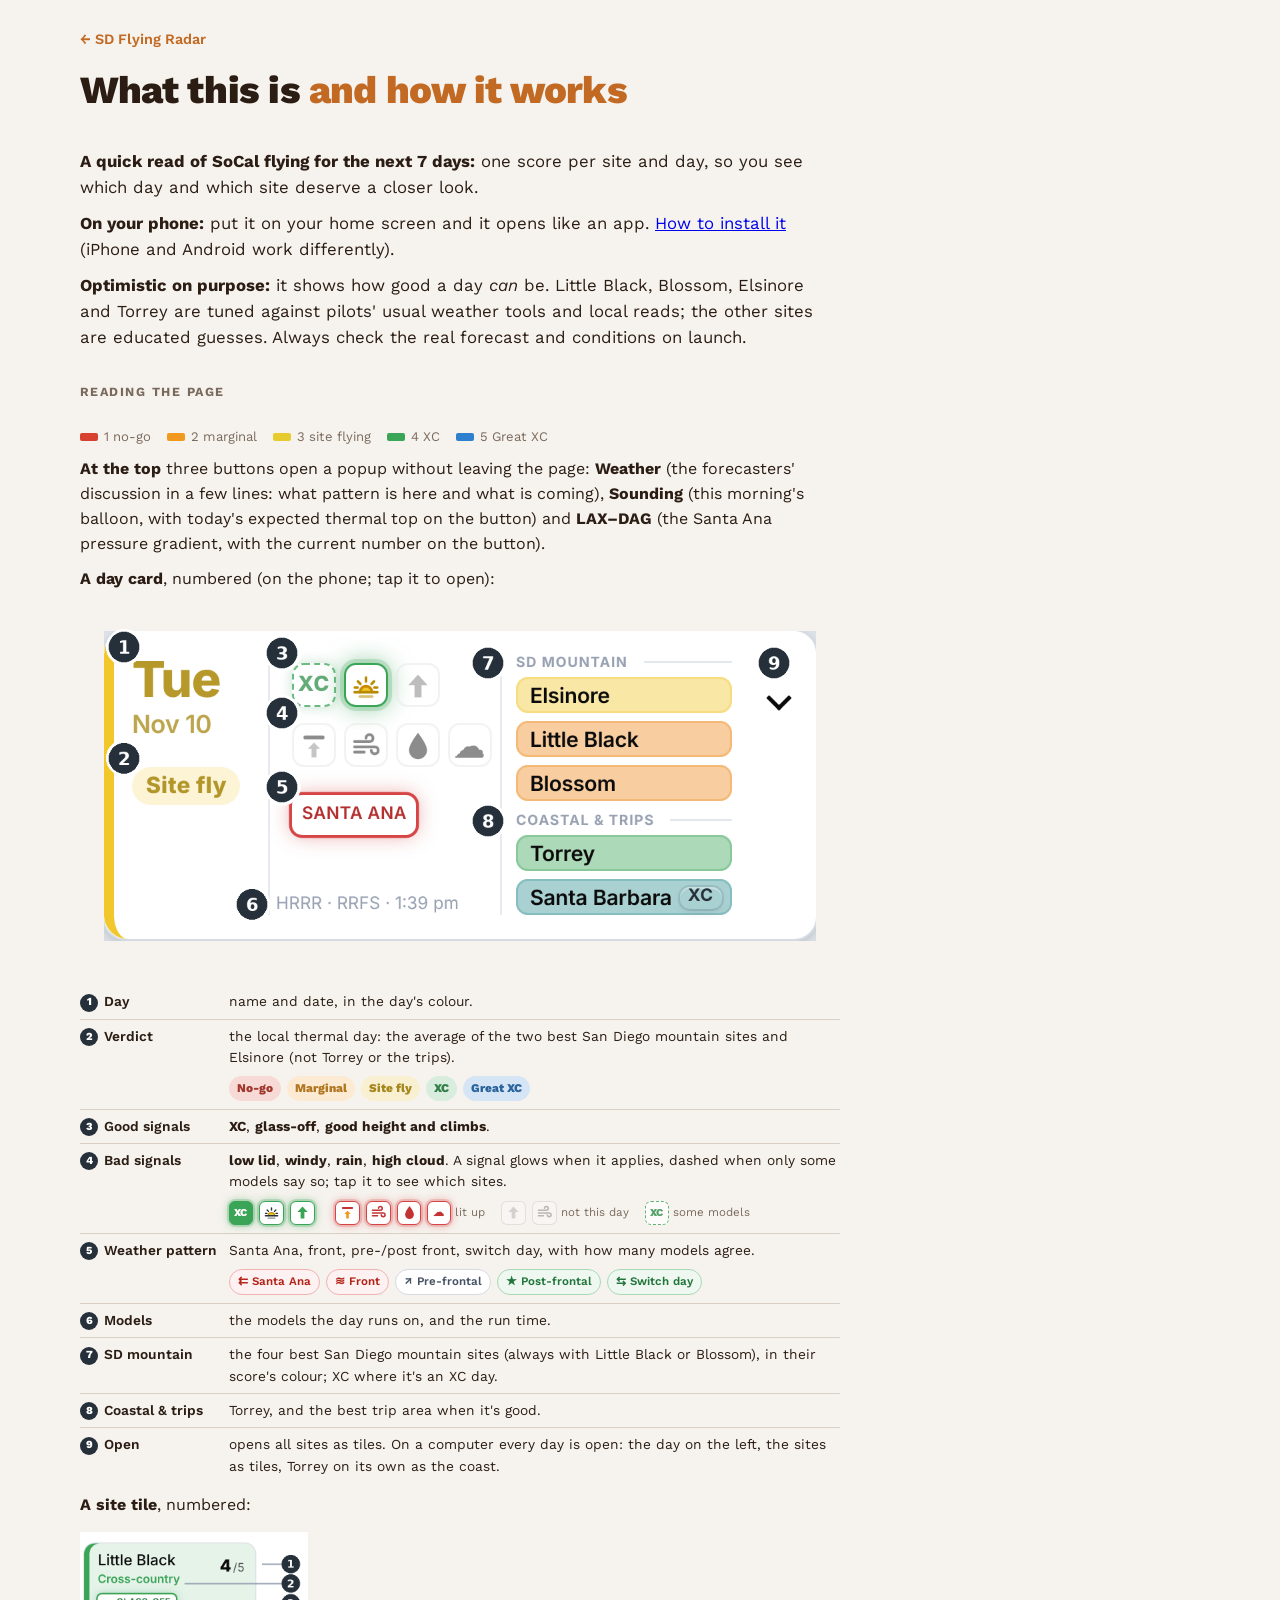
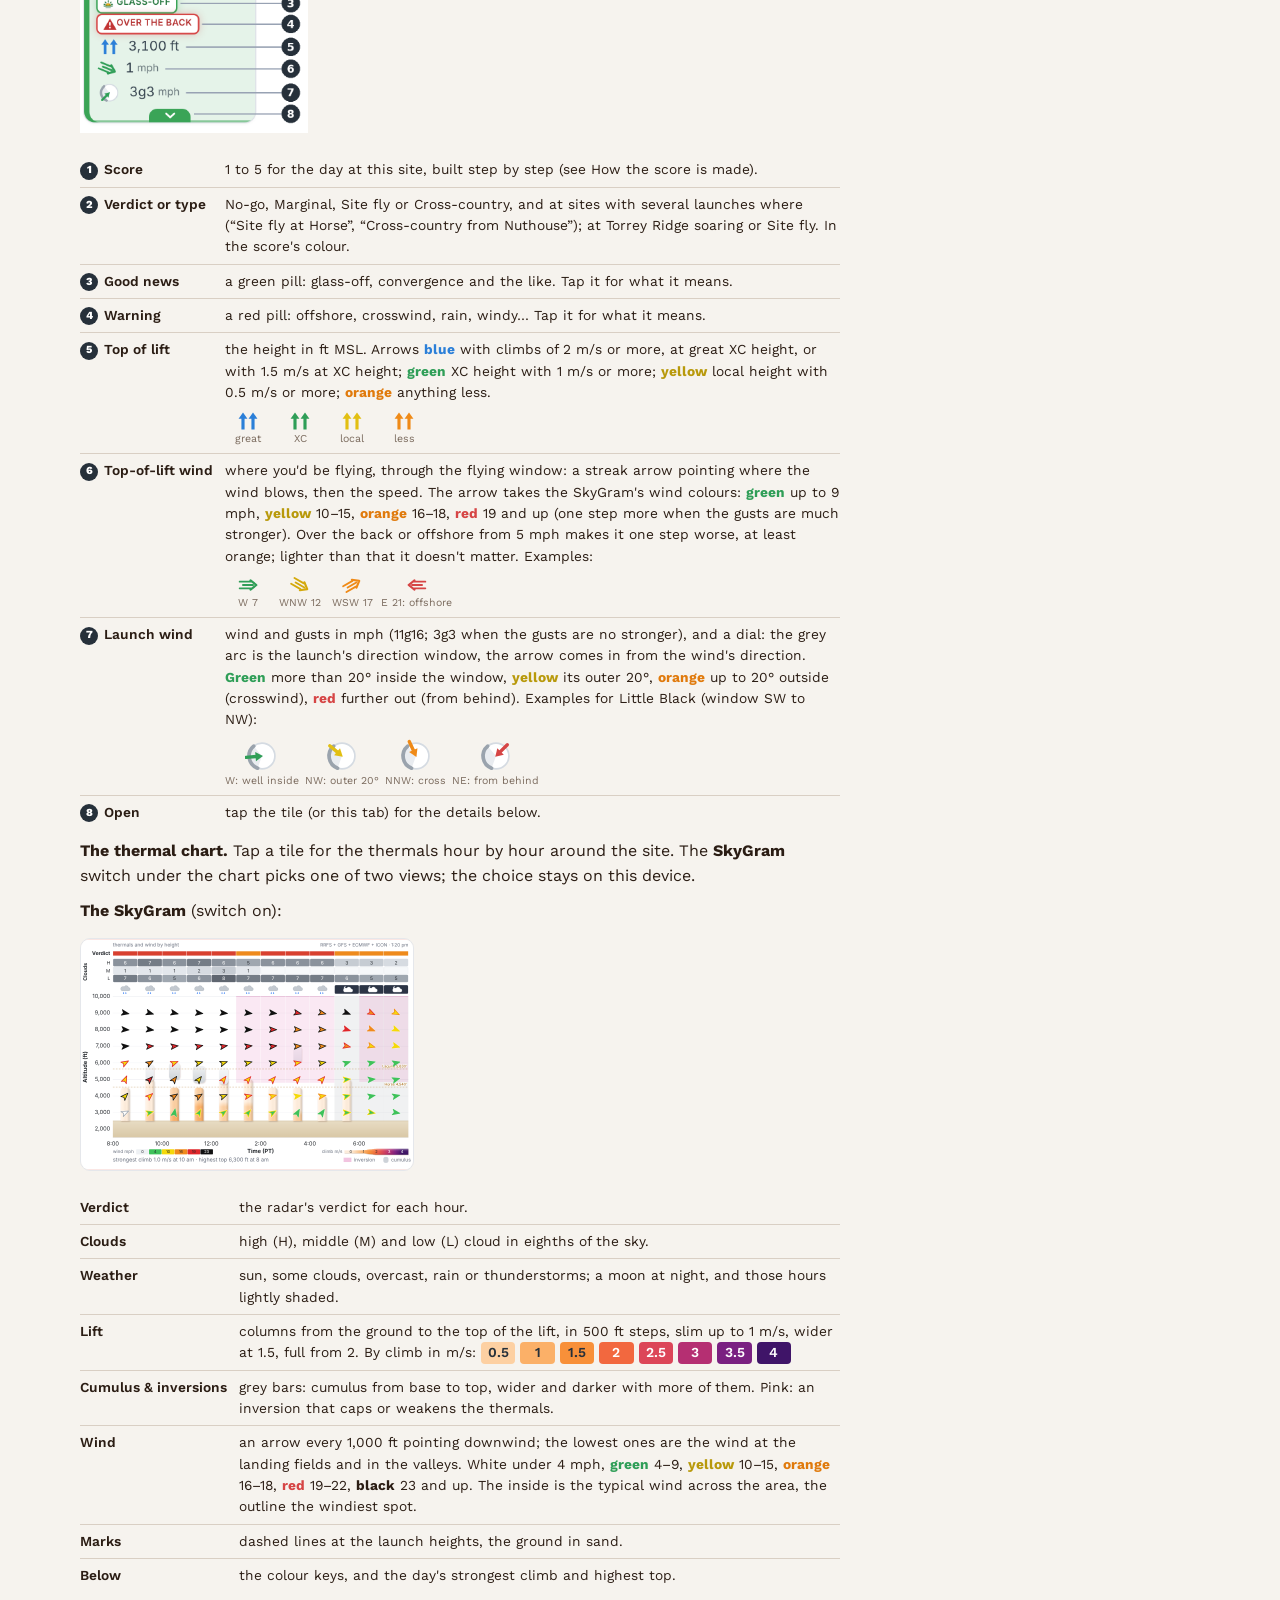
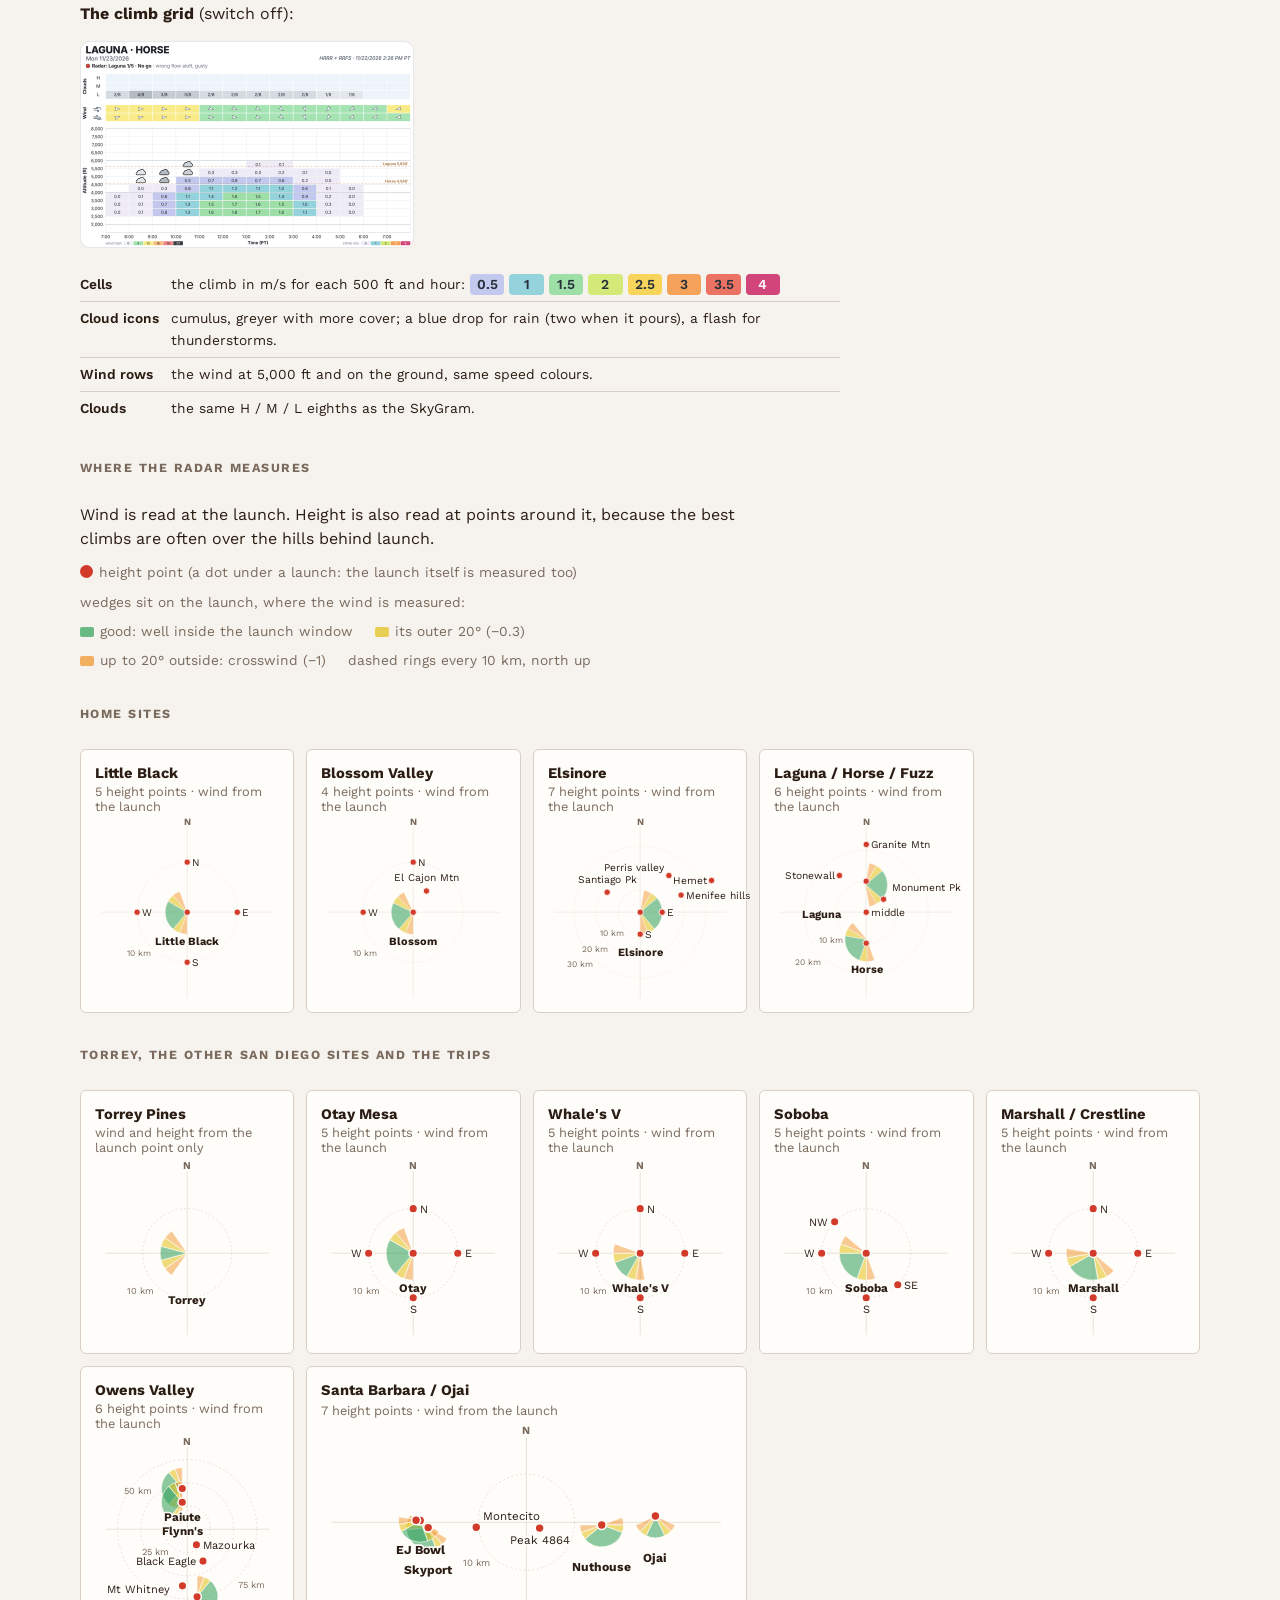
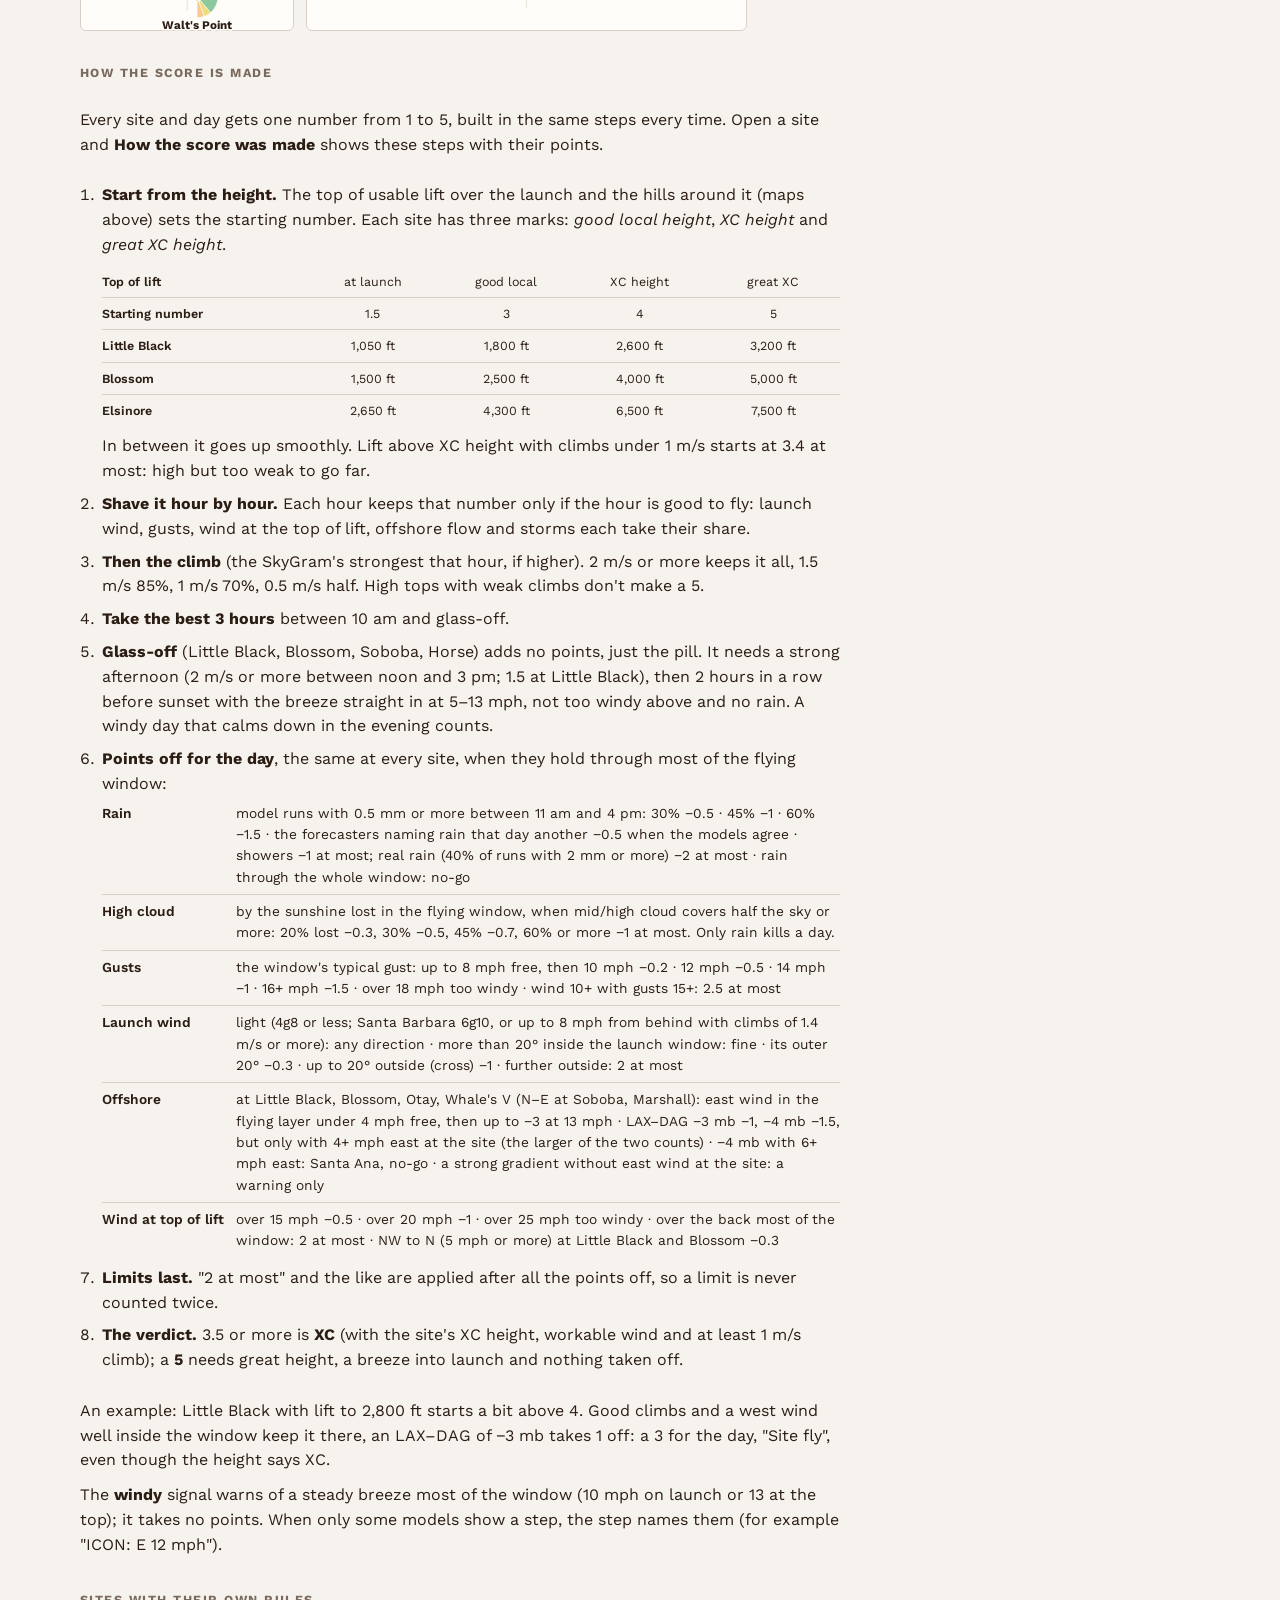
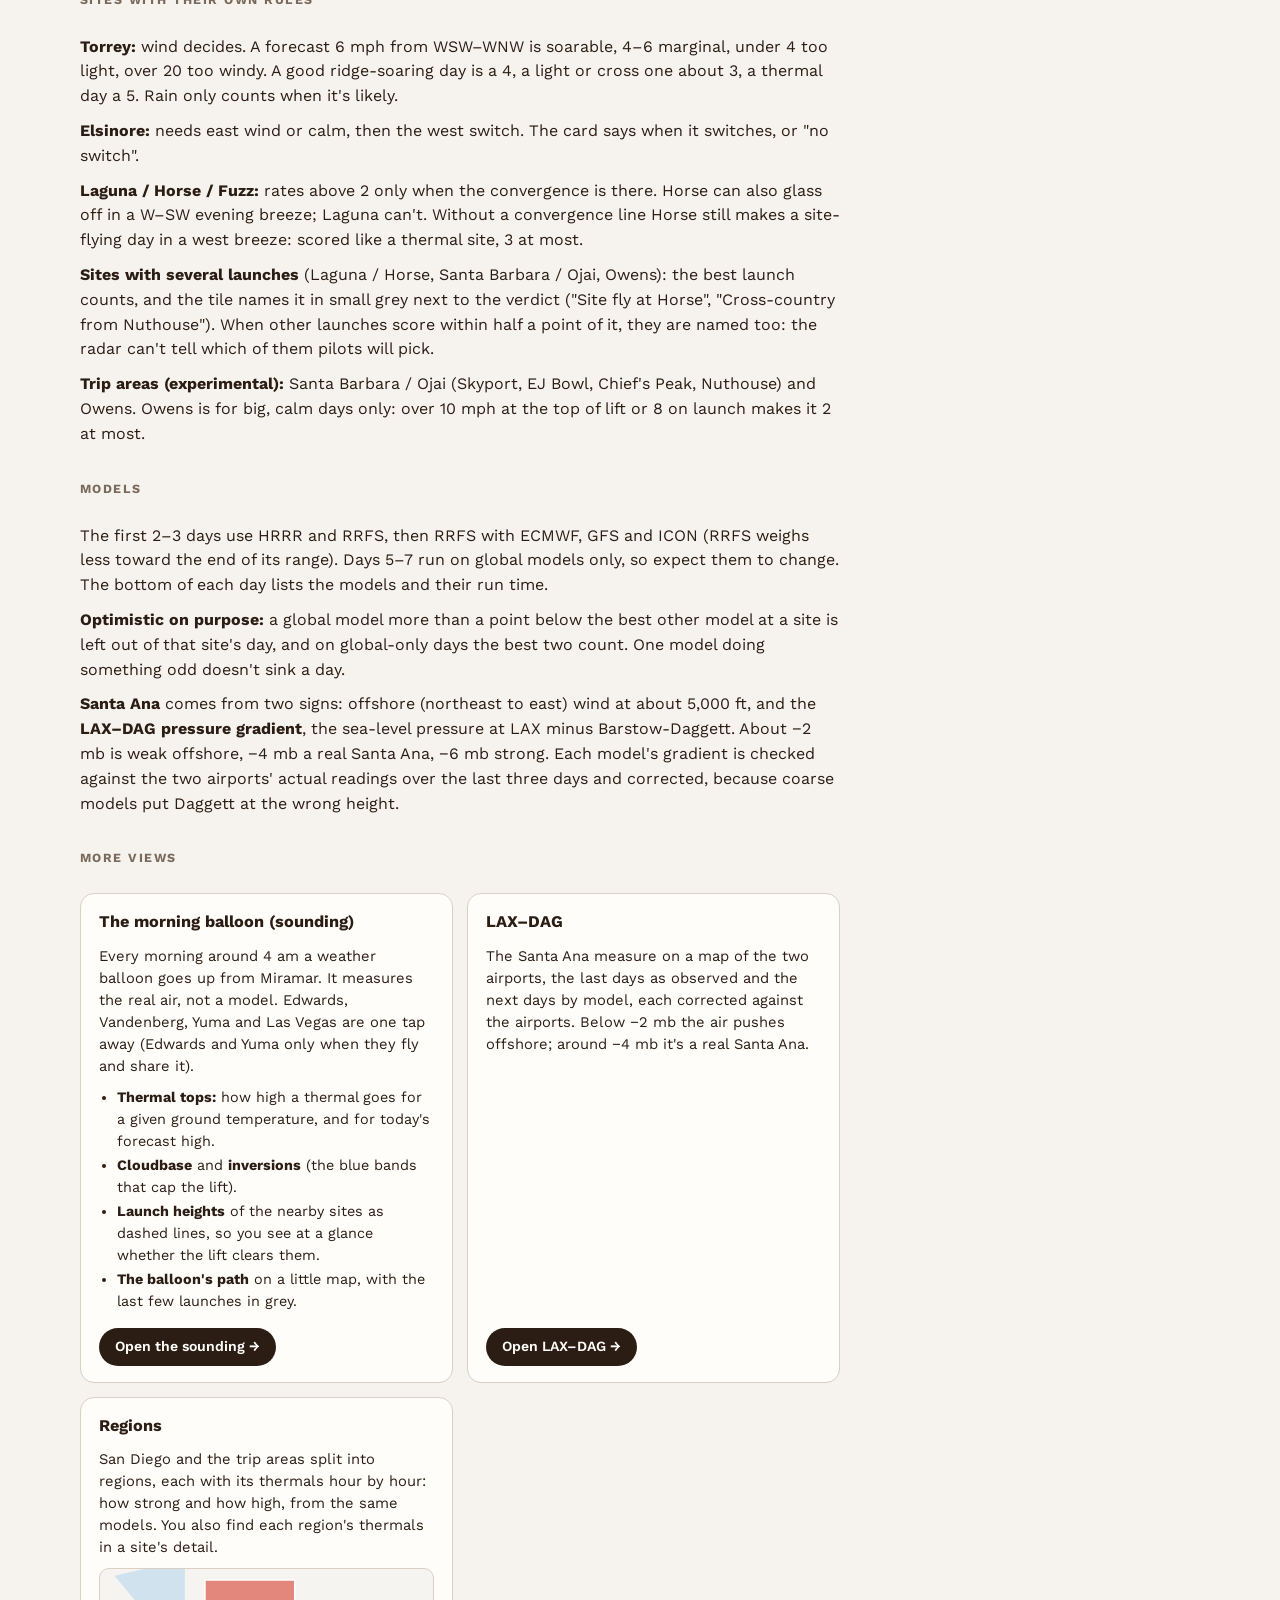
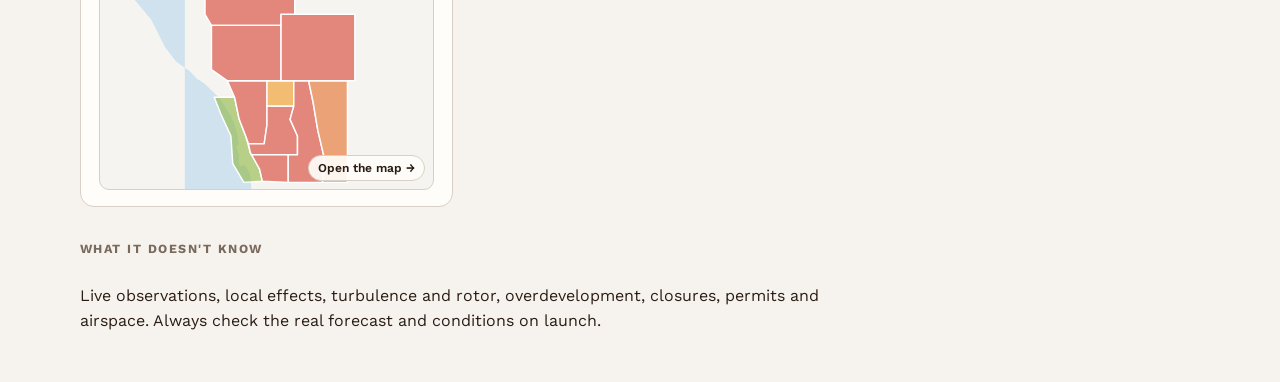
==== commit 8523369e: "Score colours: back to the first try (orange #f0991e, yellow #e6cb2e) Co-Authored-By: Claude Opus 5." ====
--- a/how.html
+++ b/how.html
@@ -56,7 +56,7 @@
 .back { color: var(--orange); font-weight:600; text-decoration:none; font-size:.9rem; }
 .back:hover { text-decoration:underline; }
 
-:root { --q0:#d8402f; --q1:#f2a623; --q2:#d6cd34; --q4:#3aa457; --q5:#2f7fcf; }
+:root { --q0:#d8402f; --q1:#f0991e; --q2:#e6cb2e; --q4:#3aa457; --q5:#2f7fcf; }
 .how { display:grid; gap:10px; max-width:76ch; line-height:1.55; }
 .how.lead { font-size:1.05rem; }
 .how p { margin:0; }
@@ -139,7 +139,7 @@
 <p><b>At the top</b> three buttons open a popup without leaving the page: <b>Weather</b> (the forecasters' discussion in a few lines: what pattern is here and what is coming), <b>Sounding</b> (this morning's balloon, with today's expected thermal top on the button) and <b>LAX–DAG</b> (the Santa Ana pressure gradient, with the current number on the button).</p>
 <p><b>A day card</b>, numbered (on the phone; tap it to open):</p>
 <div class="tilefig dayfig"><img src="assets/how/day.png" width="380" alt="A day card with its parts numbered 1 to 9"></div>
-<table class="rules facts nums"><tr><th><span class="nb">1</span>Day</th><td>name and date, in the day's colour.</td></tr><tr><th><span class="nb">2</span>Verdict</th><td>the local thermal day: the average of the two best San Diego mountain sites and Elsinore (not Torrey or the trips).<span class="exrow"><span class="exv" style="--dc:#d8402f">No-go</span><span class="exv" style="--dc:#f2a623">Marginal</span><span class="exv" style="--dc:#e0b21a">Site fly</span><span class="exv" style="--dc:#3aa457">XC</span><span class="exv" style="--dc:#2f7fcf">Great XC</span></span></td></tr><tr><th><span class="nb">3</span>Good signals</th><td><b>XC</b>, <b>glass-off</b>, <b>good height and climbs</b>.</td></tr><tr><th><span class="nb">4</span>Bad signals</th><td><b>low lid</b>, <b>windy</b>, <b>rain</b>, <b>high cloud</b>. A signal glows when it applies, dashed when only some models say so; tap it to see which sites.<span class="exrow"><span class="exgrp"><span class="exg good xc">XC</span><span class="exg good"><svg viewBox="0 0 16 16" fill="none" stroke="currentColor" stroke-width="1.5" stroke-linecap="round"><path d="M4.6 11.5 A3.4 3.4 0 0 1 11.4 11.5" fill="#d6cd34" stroke="#c98a00"/><path d="M1.5 11.5 H14.5"/><path d="M8 3.2 V5.4 M3.4 5.4 L4.8 6.8 M12.6 5.4 L11.2 6.8 M1.6 8.9 H3.2 M12.8 8.9 H14.4"/><path d="M4.5 14 H11.5" opacity=".55"/></svg></span><span class="exg good"><svg viewBox="0 0 16 16"><path d="M8 1.5 L13.5 7.5 H10 V14.5 H6 V7.5 H2.5 Z" fill="#3aa457"/></svg></span><span class="exgap"></span><span class="exg bad"><svg viewBox="0 0 16 16"><rect x="2" y="2" width="12" height="2.2" rx="1" fill="currentColor"/><path d="M8 6 L11.5 9.6 H9.4 V14.5 H6.6 V9.6 H4.5 Z" fill="#f2a623"/></svg></span><span class="exg bad"><svg viewBox="0 0 16 16" fill="none" stroke="currentColor" stroke-width="1.6" stroke-linecap="round"><path d="M1.5 5.5 H10 A2 2 0 1 0 8 3.5"/><path d="M1.5 8.5 H13 A2 2 0 1 1 11 10.5"/><path d="M1.5 11.5 H7"/></svg></span><span class="exg bad drop"><svg viewBox="0 0 12 16"><path d="M6 1 C6 1 1.2 7 1.2 10.2 A4.8 4.8 0 0 0 10.8 10.2 C10.8 7 6 1 6 1 Z" fill="currentColor"/></svg></span><span class="exg bad">☁︎</span><span class="exnote">lit up</span></span><span class="exgrp"><span class="exg off"><svg viewBox="0 0 16 16"><path d="M8 1.5 L13.5 7.5 H10 V14.5 H6 V7.5 H2.5 Z" fill="#3aa457"/></svg></span><span class="exg off"><svg viewBox="0 0 16 16" fill="none" stroke="currentColor" stroke-width="1.6" stroke-linecap="round"><path d="M1.5 5.5 H10 A2 2 0 1 0 8 3.5"/><path d="M1.5 8.5 H13 A2 2 0 1 1 11 10.5"/><path d="M1.5 11.5 H7"/></svg></span><span class="exnote">not this day</span></span><span class="exgrp"><span class="exg good dim xc2">XC</span><span class="exnote">some models</span></span></span> </td></tr><tr><th><span class="nb">5</span>Weather pattern</th><td>Santa Ana, front, pre-/post front, switch day, with how many models agree.<span class="exrow"><span class="expat bad">⇇ Santa Ana</span><span class="expat bad">≋ Front</span><span class="expat ">↗ Pre-frontal</span><span class="expat good">★ Post-frontal</span><span class="expat good">⇆ Switch day</span></span></td></tr><tr><th><span class="nb">6</span>Models</th><td>the models the day runs on, and the run time.</td></tr><tr><th><span class="nb">7</span>SD mountain</th><td>the four best San Diego mountain sites (always with Little Black or Blossom), in their score's colour; XC where it's an XC day.</td></tr><tr><th><span class="nb">8</span>Coastal &amp; trips</th><td>Torrey, and the best trip area when it's good.</td></tr><tr><th><span class="nb">9</span>Open</th><td>opens all sites as tiles. On a computer every day is open: the day on the left, the sites as tiles, Torrey on its own as the coast.</td></tr></table>
+<table class="rules facts nums"><tr><th><span class="nb">1</span>Day</th><td>name and date, in the day's colour.</td></tr><tr><th><span class="nb">2</span>Verdict</th><td>the local thermal day: the average of the two best San Diego mountain sites and Elsinore (not Torrey or the trips).<span class="exrow"><span class="exv" style="--dc:#d8402f">No-go</span><span class="exv" style="--dc:#f0991e">Marginal</span><span class="exv" style="--dc:#e0b21a">Site fly</span><span class="exv" style="--dc:#3aa457">XC</span><span class="exv" style="--dc:#2f7fcf">Great XC</span></span></td></tr><tr><th><span class="nb">3</span>Good signals</th><td><b>XC</b>, <b>glass-off</b>, <b>good height and climbs</b>.</td></tr><tr><th><span class="nb">4</span>Bad signals</th><td><b>low lid</b>, <b>windy</b>, <b>rain</b>, <b>high cloud</b>. A signal glows when it applies, dashed when only some models say so; tap it to see which sites.<span class="exrow"><span class="exgrp"><span class="exg good xc">XC</span><span class="exg good"><svg viewBox="0 0 16 16" fill="none" stroke="currentColor" stroke-width="1.5" stroke-linecap="round"><path d="M4.6 11.5 A3.4 3.4 0 0 1 11.4 11.5" fill="#e6cb2e" stroke="#c98a00"/><path d="M1.5 11.5 H14.5"/><path d="M8 3.2 V5.4 M3.4 5.4 L4.8 6.8 M12.6 5.4 L11.2 6.8 M1.6 8.9 H3.2 M12.8 8.9 H14.4"/><path d="M4.5 14 H11.5" opacity=".55"/></svg></span><span class="exg good"><svg viewBox="0 0 16 16"><path d="M8 1.5 L13.5 7.5 H10 V14.5 H6 V7.5 H2.5 Z" fill="#3aa457"/></svg></span><span class="exgap"></span><span class="exg bad"><svg viewBox="0 0 16 16"><rect x="2" y="2" width="12" height="2.2" rx="1" fill="currentColor"/><path d="M8 6 L11.5 9.6 H9.4 V14.5 H6.6 V9.6 H4.5 Z" fill="#f0991e"/></svg></span><span class="exg bad"><svg viewBox="0 0 16 16" fill="none" stroke="currentColor" stroke-width="1.6" stroke-linecap="round"><path d="M1.5 5.5 H10 A2 2 0 1 0 8 3.5"/><path d="M1.5 8.5 H13 A2 2 0 1 1 11 10.5"/><path d="M1.5 11.5 H7"/></svg></span><span class="exg bad drop"><svg viewBox="0 0 12 16"><path d="M6 1 C6 1 1.2 7 1.2 10.2 A4.8 4.8 0 0 0 10.8 10.2 C10.8 7 6 1 6 1 Z" fill="currentColor"/></svg></span><span class="exg bad">☁︎</span><span class="exnote">lit up</span></span><span class="exgrp"><span class="exg off"><svg viewBox="0 0 16 16"><path d="M8 1.5 L13.5 7.5 H10 V14.5 H6 V7.5 H2.5 Z" fill="#3aa457"/></svg></span><span class="exg off"><svg viewBox="0 0 16 16" fill="none" stroke="currentColor" stroke-width="1.6" stroke-linecap="round"><path d="M1.5 5.5 H10 A2 2 0 1 0 8 3.5"/><path d="M1.5 8.5 H13 A2 2 0 1 1 11 10.5"/><path d="M1.5 11.5 H7"/></svg></span><span class="exnote">not this day</span></span><span class="exgrp"><span class="exg good dim xc2">XC</span><span class="exnote">some models</span></span></span> </td></tr><tr><th><span class="nb">5</span>Weather pattern</th><td>Santa Ana, front, pre-/post front, switch day, with how many models agree.<span class="exrow"><span class="expat bad">⇇ Santa Ana</span><span class="expat bad">≋ Front</span><span class="expat ">↗ Pre-frontal</span><span class="expat good">★ Post-frontal</span><span class="expat good">⇆ Switch day</span></span></td></tr><tr><th><span class="nb">6</span>Models</th><td>the models the day runs on, and the run time.</td></tr><tr><th><span class="nb">7</span>SD mountain</th><td>the four best San Diego mountain sites (always with Little Black or Blossom), in their score's colour; XC where it's an XC day.</td></tr><tr><th><span class="nb">8</span>Coastal &amp; trips</th><td>Torrey, and the best trip area when it's good.</td></tr><tr><th><span class="nb">9</span>Open</th><td>opens all sites as tiles. On a computer every day is open: the day on the left, the sites as tiles, Torrey on its own as the coast.</td></tr></table>
 
 <p><b>A site tile</b>, numbered:</p>
 <div class="tilefig"><img src="assets/how/tile.png?v=202611182155" width="228" alt="A site tile with its parts numbered 1 to 8"></div>
@@ -268,7 +268,7 @@
   if (D) D.innerHTML = [[265, "W: well inside"], [310, "NW: outer 20°"], [335, "NNW: cross"], [45, "NE: from behind"]].map(([d, t]) => cell(I.dial([[200, 320]], d), t)).join("");
 })();
 </script>
-<script src="scripts/region/regionmap.js?v=202611251254"></script>
+<script src="scripts/region/regionmap.js?v=202611260315"></script>
 <script>
 /* the regions card: a live sketch of the map in today's colours (taps open the full map) */
 (async () => {
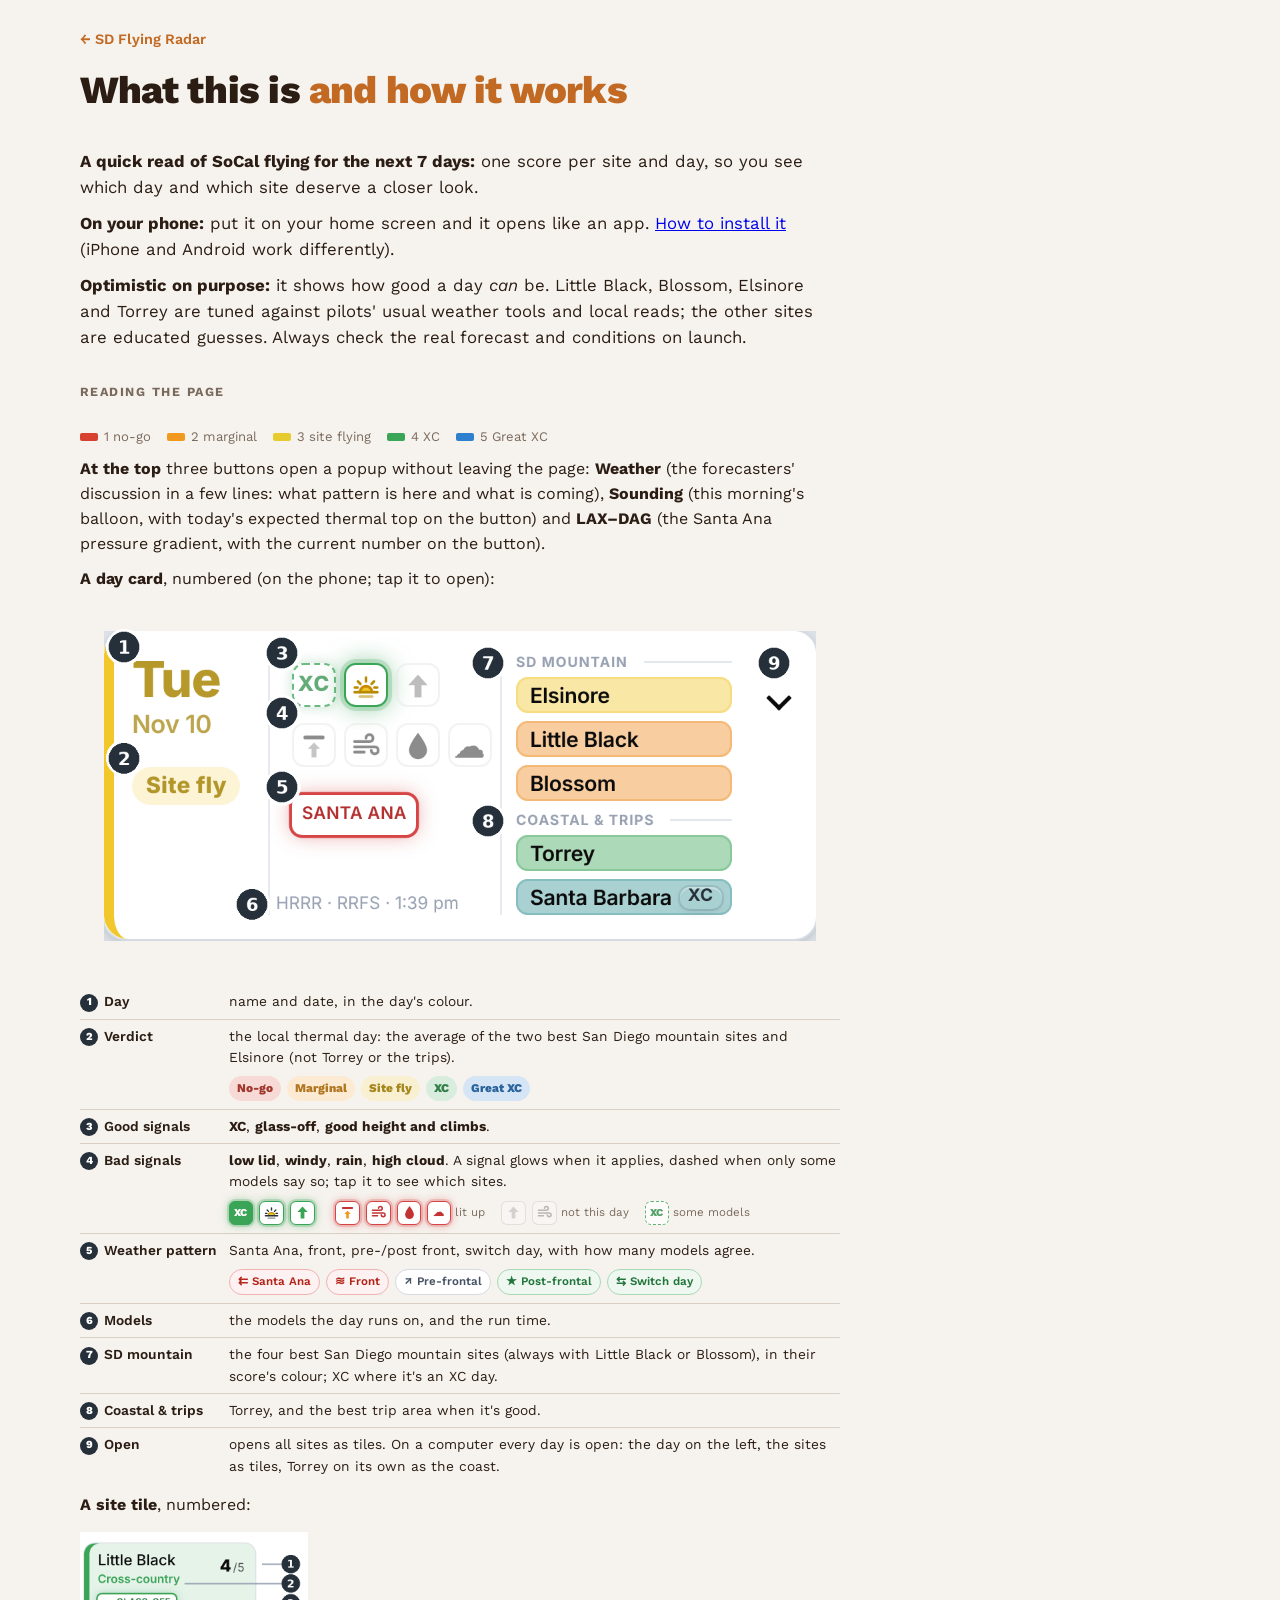
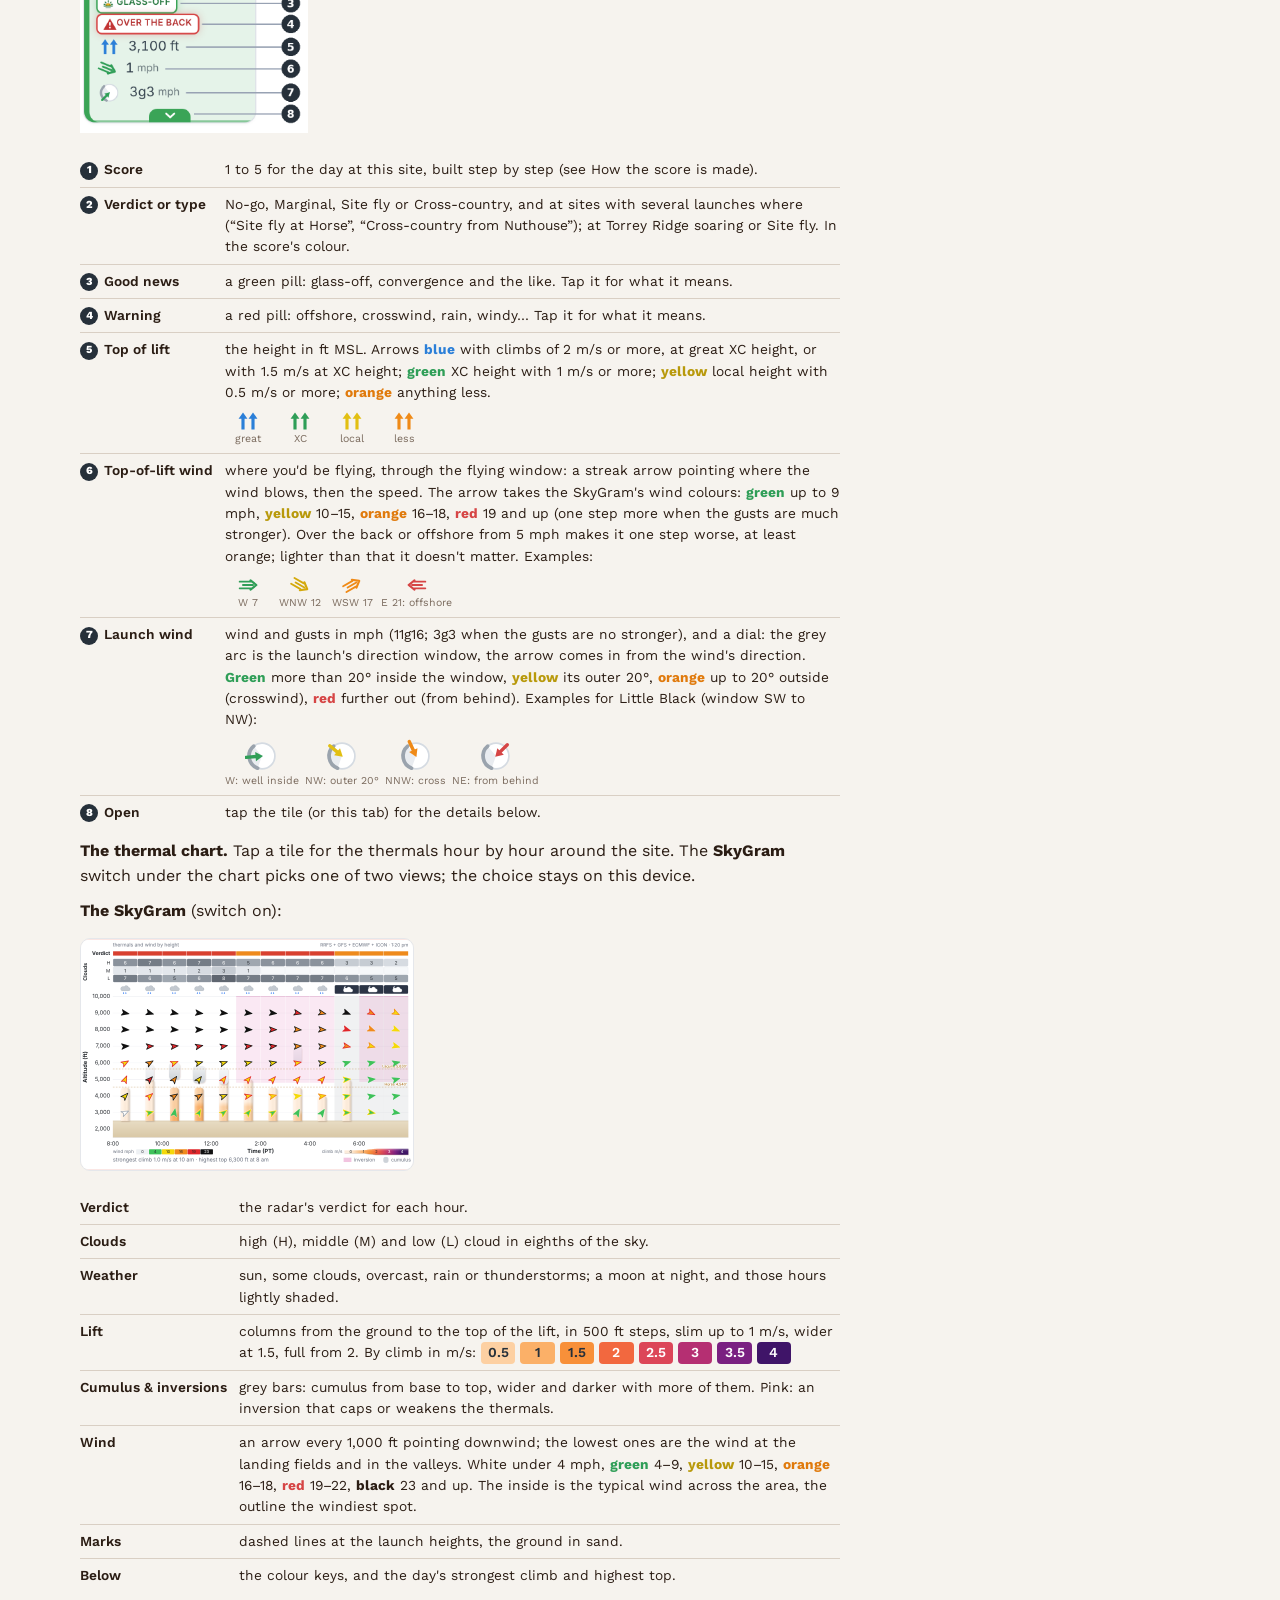
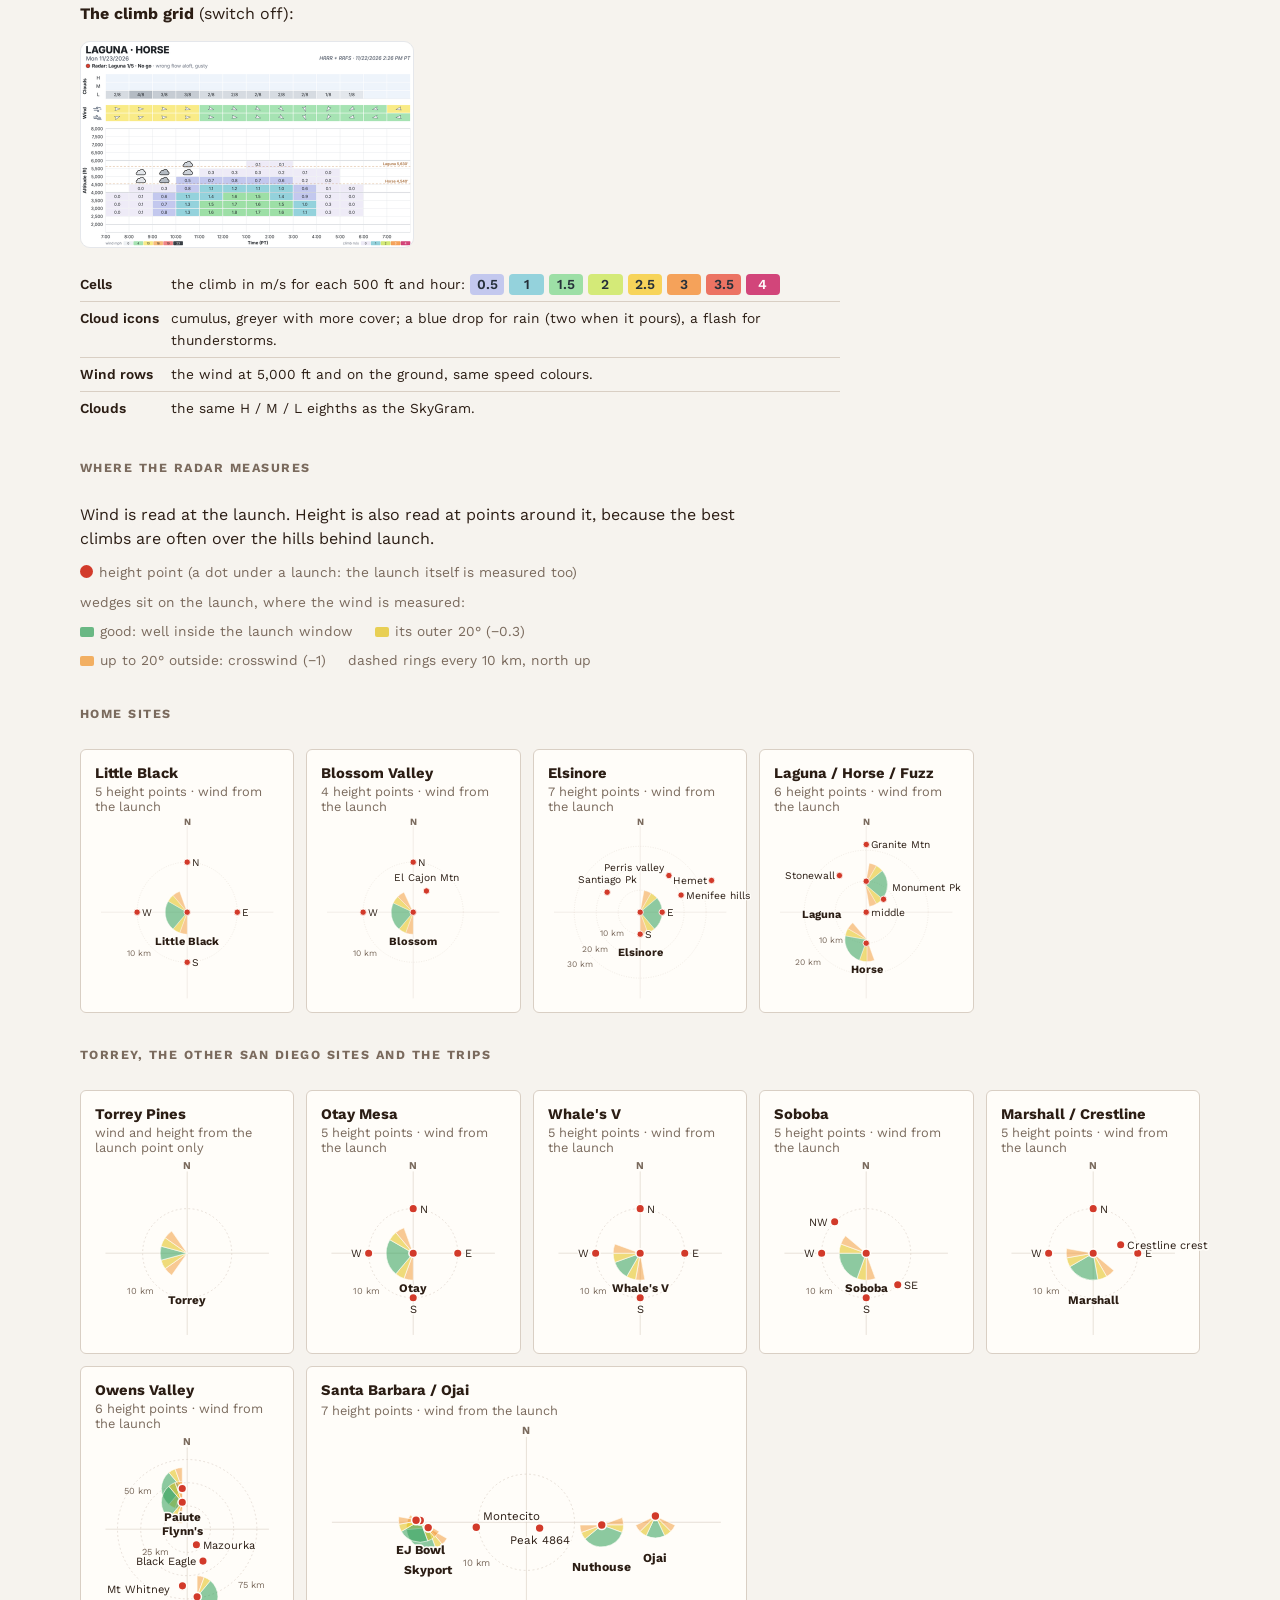
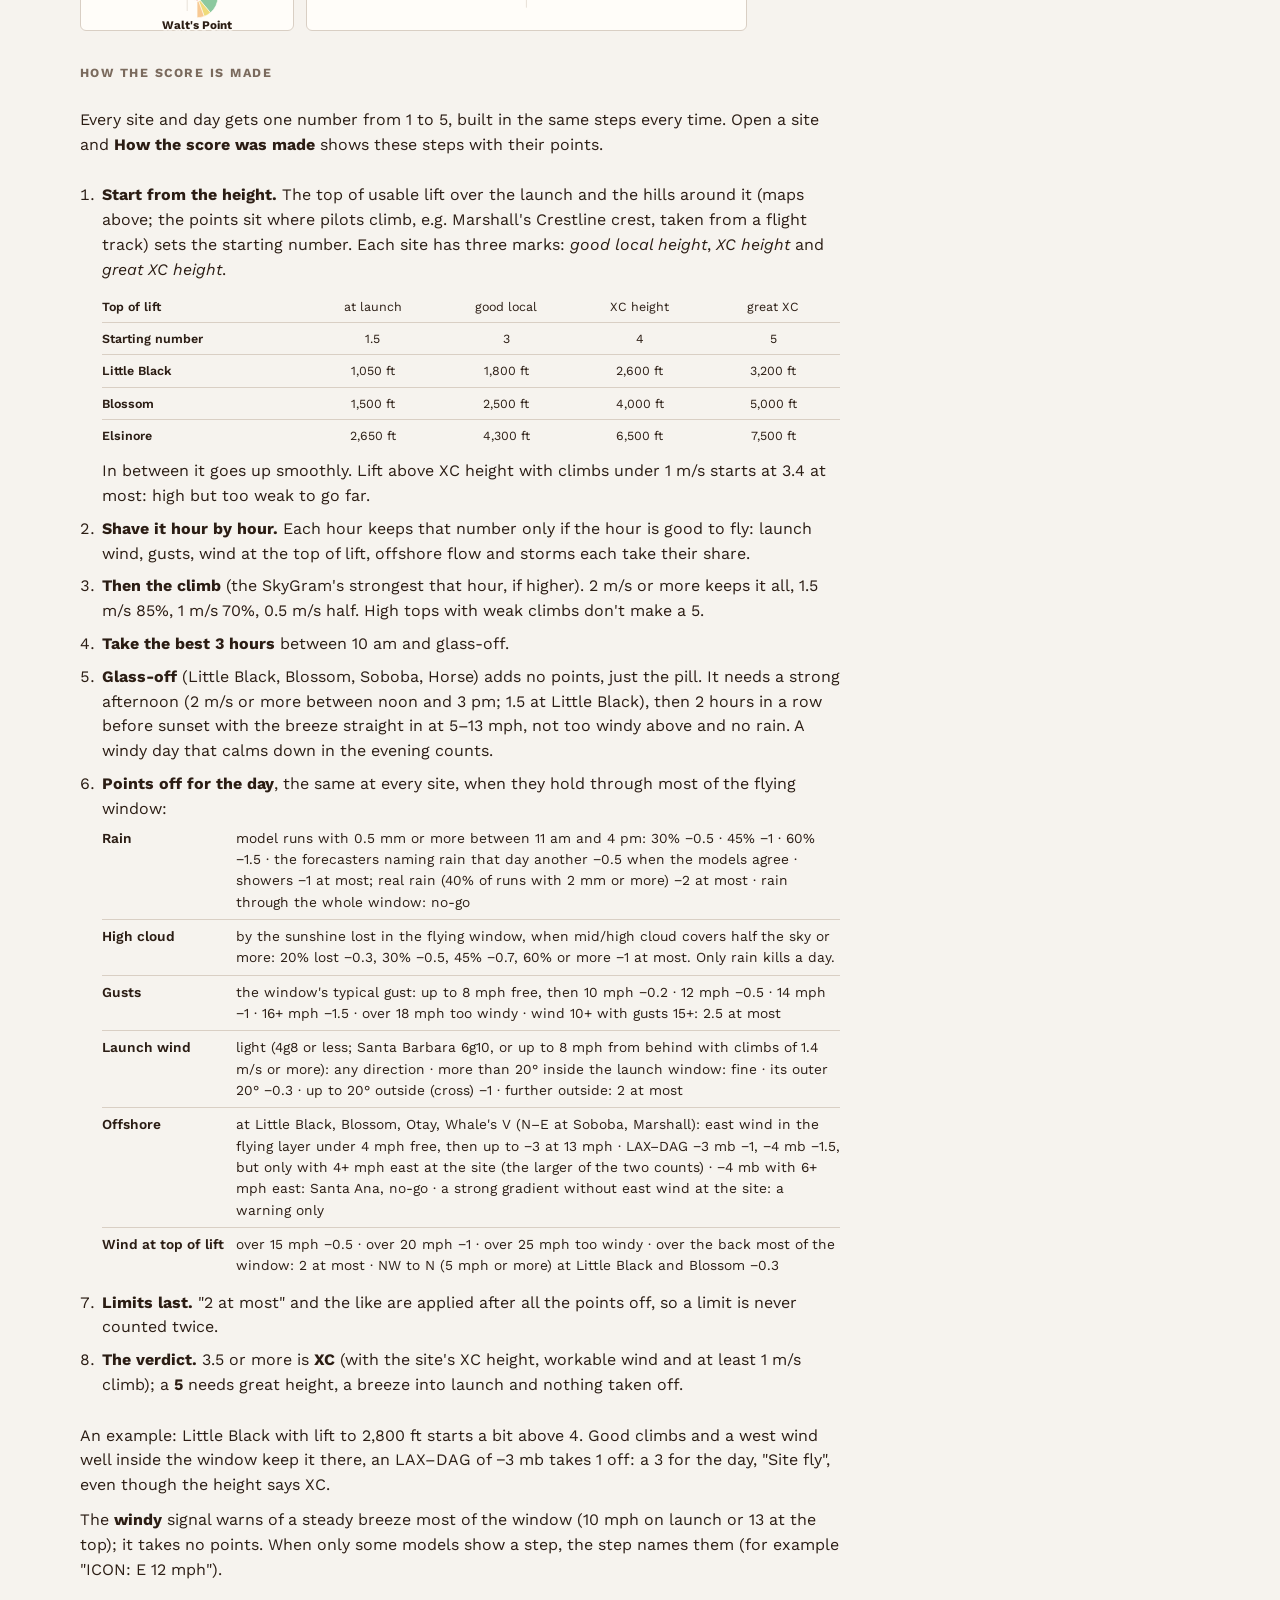
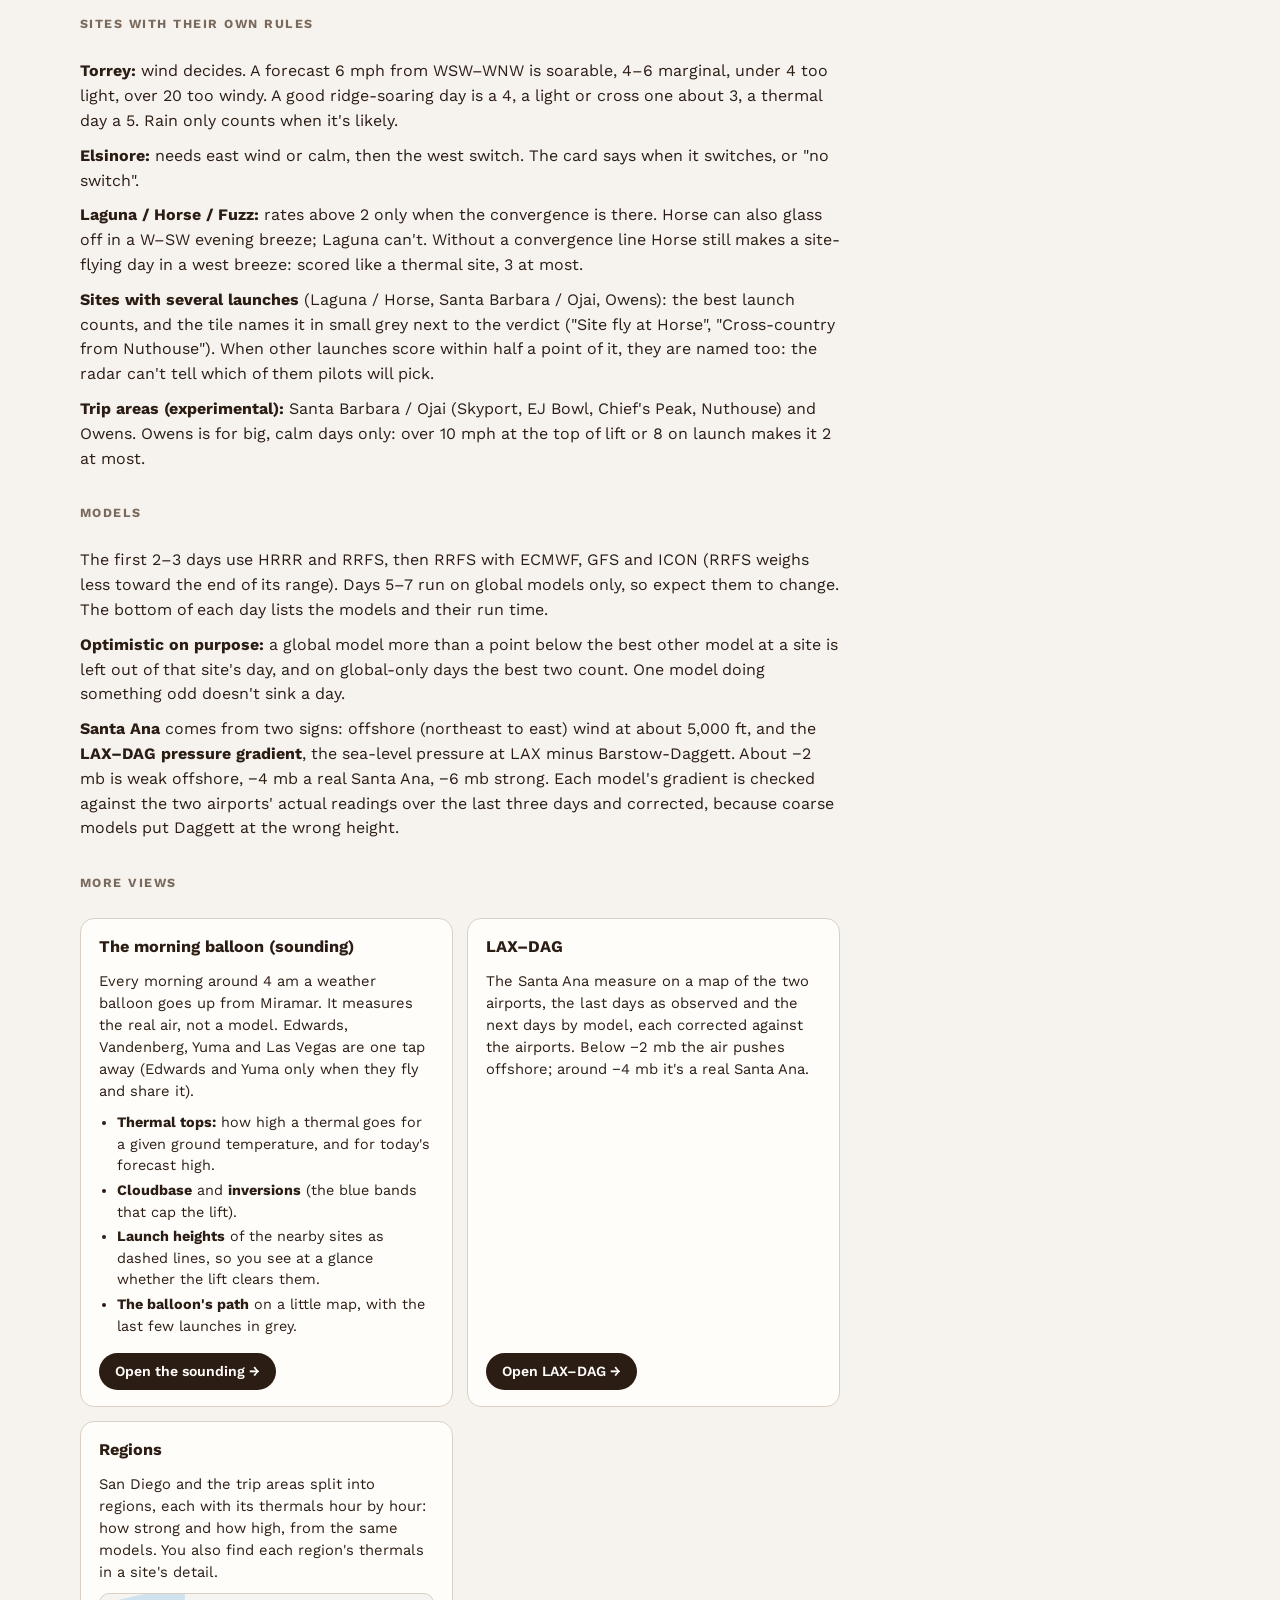
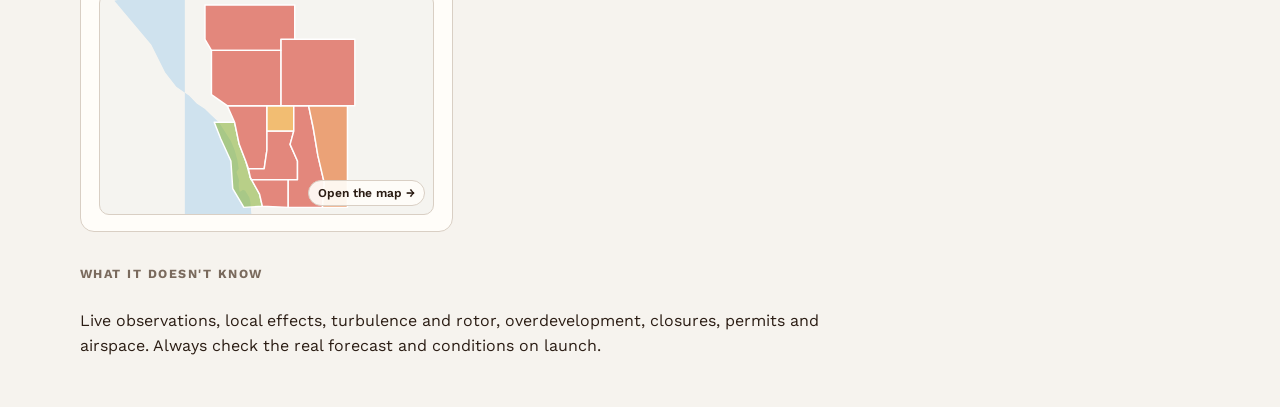
==== commit 2f2cb8d9: "Marshall: a height point on the Crestline crest (where the Nov 9 tracks climbed highest near launch)" ====
--- a/how.html
+++ b/how.html
@@ -173,12 +173,12 @@
 <h2>Home sites</h2>
 <div class="grid big"><figure class="site big"><figcaption><b>Little Black</b><span>5 height points · wind from the launch</span></figcaption><svg viewBox="0 0 520 520" role="img" aria-label="Measuring points for Little Black"><circle cx="260.0" cy="260.0" r="141.2" class="ring"/><line x1="260.0" y1="17.0" x2="260.0" y2="503.0" class="axis"/><line x1="17.0" y1="260.0" x2="503.0" y2="260.0" class="axis"/><text x="260.0" y="13.0" class="north">N</text><path d="M260.0 260.0 L260.0 322.0 A62.0 62.0 0 0 1 238.8 318.3 Z" class="sec cross"/><path d="M260.0 260.0 L238.8 318.3 A62.0 62.0 0 0 1 220.1 307.5 Z" class="sec rim"/><path d="M260.0 260.0 L220.1 307.5 A62.0 62.0 0 0 1 206.3 229.0 Z" class="sec good"/><path d="M260.0 260.0 L206.3 229.0 A62.0 62.0 0 0 1 220.1 212.5 Z" class="sec rim"/><path d="M260.0 260.0 L220.1 212.5 A62.0 62.0 0 0 1 238.8 201.7 Z" class="sec cross"/><circle cx="260.0" cy="260.0" r="9" class="pt"/><circle cx="260.0" cy="118.8" r="9" class="pt"/><circle cx="401.3" cy="260.0" r="9" class="pt"/><circle cx="260.0" cy="401.2" r="9" class="pt"/><circle cx="118.7" cy="260.0" r="9" class="pt"/><text x="260.0" y="353.0" text-anchor="middle" class="ll">Little Black</text><text x="273.0" y="128.9" text-anchor="start" class="pl">N</text><text x="414.3" y="270.1" text-anchor="start" class="pl">E</text><text x="273.0" y="411.4" text-anchor="start" class="pl">S</text><text x="131.7" y="270.1" text-anchor="start" class="pl">W</text><text x="157.1" y="383.9" text-anchor="end" class="km">10 km</text></svg></figure><figure class="site big"><figcaption><b>Blossom Valley</b><span>4 height points · wind from the launch</span></figcaption><svg viewBox="0 0 520 520" role="img" aria-label="Measuring points for Blossom Valley"><circle cx="260.0" cy="260.0" r="141.2" class="ring"/><line x1="260.0" y1="17.0" x2="260.0" y2="503.0" class="axis"/><line x1="17.0" y1="260.0" x2="503.0" y2="260.0" class="axis"/><text x="260.0" y="13.0" class="north">N</text><path d="M260.0 260.0 L260.0 322.0 A62.0 62.0 0 0 1 238.8 318.3 Z" class="sec cross"/><path d="M260.0 260.0 L238.8 318.3 A62.0 62.0 0 0 1 220.1 307.5 Z" class="sec rim"/><path d="M260.0 260.0 L220.1 307.5 A62.0 62.0 0 0 1 203.8 233.8 Z" class="sec good"/><path d="M260.0 260.0 L203.8 233.8 A62.0 62.0 0 0 1 216.2 216.2 Z" class="sec rim"/><path d="M260.0 260.0 L216.2 216.2 A62.0 62.0 0 0 1 233.8 203.8 Z" class="sec cross"/><circle cx="260.0" cy="260.0" r="9" class="pt"/><circle cx="260.0" cy="118.8" r="9" class="pt"/><circle cx="118.8" cy="260.0" r="9" class="pt"/><circle cx="297.3" cy="200.1" r="9" class="pt"/><text x="260.0" y="353.0" text-anchor="middle" class="ll">Blossom</text><text x="273.0" y="128.9" text-anchor="start" class="pl">N</text><text x="131.8" y="270.1" text-anchor="start" class="pl">W</text><text x="297.3" y="173.1" text-anchor="middle" class="pl">El Cajon Mtn</text><text x="157.1" y="383.9" text-anchor="end" class="km">10 km</text></svg></figure><figure class="site big"><figcaption><b>Elsinore</b><span>7 height points · wind from the launch</span></figcaption><svg viewBox="0 0 520 520" role="img" aria-label="Measuring points for Elsinore"><circle cx="260.0" cy="260.0" r="62.0" class="ring"/><circle cx="260.0" cy="260.0" r="123.9" class="ring"/><circle cx="260.0" cy="260.0" r="185.9" class="ring"/><line x1="260.0" y1="17.0" x2="260.0" y2="503.0" class="axis"/><line x1="17.0" y1="260.0" x2="503.0" y2="260.0" class="axis"/><text x="260.0" y="13.0" class="north">N</text><path d="M260.0 260.0 L270.8 198.9 A62.0 62.0 0 0 1 291.0 206.3 Z" class="sec cross"/><path d="M260.0 260.0 L291.0 206.3 A62.0 62.0 0 0 1 307.5 220.1 Z" class="sec rim"/><path d="M260.0 260.0 L307.5 220.1 A62.0 62.0 0 0 1 299.9 307.5 Z" class="sec good"/><path d="M260.0 260.0 L299.9 307.5 A62.0 62.0 0 0 1 281.2 318.3 Z" class="sec rim"/><path d="M260.0 260.0 L281.2 318.3 A62.0 62.0 0 0 1 260.0 322.0 Z" class="sec cross"/><circle cx="260.0" cy="260.0" r="9" class="pt"/><circle cx="166.8" cy="203.7" r="9" class="pt"/><circle cx="322.0" cy="260.0" r="9" class="pt"/><circle cx="260.0" cy="322.0" r="9" class="pt"/><circle cx="375.3" cy="211.7" r="9" class="pt"/><circle cx="341.0" cy="156.7" r="9" class="pt"/><circle cx="461.2" cy="170.5" r="9" class="pt"/><text x="260.0" y="384.0" text-anchor="middle" class="ll">Elsinore</text><text x="166.8" y="176.7" text-anchor="middle" class="pl">Santiago Pk</text><text x="335.0" y="270.1" text-anchor="start" class="pl">E</text><text x="273.0" y="332.1" text-anchor="start" class="pl">S</text><text x="388.3" y="221.9" text-anchor="start" class="pl">Menifee hills</text><text x="328.0" y="143.7" text-anchor="end" class="pl">Perris valley</text><text x="448.2" y="180.6" text-anchor="end" class="pl">Hemet</text><text x="213.2" y="327.8" text-anchor="end" class="km">10 km</text><text x="169.4" y="371.6" text-anchor="end" class="km">20 km</text><text x="125.6" y="415.4" text-anchor="end" class="km">30 km</text></svg></figure><figure class="site big"><figcaption><b>Laguna / Horse / Fuzz</b><span>6 height points · wind from the launch</span></figcaption><svg viewBox="0 0 520 520" role="img" aria-label="Measuring points for Laguna / Horse / Fuzz"><circle cx="260.0" cy="260.0" r="87.4" class="ring"/><circle cx="260.0" cy="260.0" r="174.8" class="ring"/><line x1="260.0" y1="17.0" x2="260.0" y2="503.0" class="axis"/><line x1="17.0" y1="260.0" x2="503.0" y2="260.0" class="axis"/><text x="260.0" y="13.0" class="north">N</text><path d="M262.0 337.3 L283.2 395.5 A62.0 62.0 0 0 1 262.0 399.3 Z" class="sec cross"/><path d="M262.0 337.3 L262.0 399.3 A62.0 62.0 0 0 1 240.8 395.5 Z" class="sec rim"/><path d="M262.0 337.3 L240.8 395.5 A62.0 62.0 0 0 1 200.9 326.5 Z" class="sec good"/><path d="M262.0 337.3 L200.9 326.5 A62.0 62.0 0 0 1 208.3 306.3 Z" class="sec rim"/><path d="M262.0 337.3 L208.3 306.3 A62.0 62.0 0 0 1 222.1 289.8 Z" class="sec cross"/><path d="M258.0 182.7 L268.8 121.7 A62.0 62.0 0 0 1 289.0 129.0 Z" class="sec cross"/><path d="M258.0 182.7 L289.0 129.0 A62.0 62.0 0 0 1 305.5 142.9 Z" class="sec rim"/><path d="M258.0 182.7 L305.5 142.9 A62.0 62.0 0 0 1 305.5 222.6 Z" class="sec good"/><path d="M258.0 182.7 L305.5 222.6 A62.0 62.0 0 0 1 289.0 236.4 Z" class="sec rim"/><path d="M258.0 182.7 L289.0 236.4 A62.0 62.0 0 0 1 268.8 243.8 Z" class="sec cross"/><circle cx="260.0" cy="260.0" r="9" class="pt"/><circle cx="260.0" cy="172.6" r="9" class="pt"/><circle cx="260.0" cy="347.4" r="9" class="pt"/><circle cx="308.9" cy="223.5" r="9" class="pt"/><circle cx="260.2" cy="69.0" r="9" class="pt"/><circle cx="184.6" cy="156.6" r="9" class="pt"/><text x="262.0" y="430.3" text-anchor="middle" class="ll">Horse</text><text x="190.0" y="275.7" text-anchor="end" class="ll">Laguna</text><text x="273.0" y="270.2" text-anchor="start" class="pl">middle</text><text x="332.3" y="200.1" text-anchor="start" class="pl">Monument Pk</text><text x="273.2" y="79.1" text-anchor="start" class="pl">Granite Mtn</text><text x="171.6" y="166.8" text-anchor="end" class="pl">Stonewall</text><text x="195.2" y="345.8" text-anchor="end" class="km">10 km</text><text x="133.4" y="407.6" text-anchor="end" class="km">20 km</text></svg></figure></div>
 <h2>Torrey, the other San Diego sites and the trips</h2>
-<div class="grid small"><figure class="site small"><figcaption><b>Torrey Pines</b><span>wind and height from the launch point only</span></figcaption><svg viewBox="0 0 300 300" role="img" aria-label="Measuring points for Torrey Pines"><circle cx="150.0" cy="150.0" r="72.5" class="ring"/><line x1="150.0" y1="17.0" x2="150.0" y2="283.0" class="axis"/><line x1="17.0" y1="150.0" x2="283.0" y2="150.0" class="axis"/><text x="150.0" y="13.0" class="north">N</text><path d="M150.0 150.0 L124.8 186.0 A44.0 44.0 0 0 1 114.0 175.2 Z" class="sec cross"/><path d="M150.0 150.0 L114.0 175.2 A44.0 44.0 0 0 1 107.5 161.4 Z" class="sec rim"/><path d="M150.0 150.0 L107.5 161.4 A44.0 44.0 0 0 1 107.5 138.6 Z" class="sec good"/><path d="M150.0 150.0 L107.5 138.6 A44.0 44.0 0 0 1 114.0 124.8 Z" class="sec rim"/><path d="M150.0 150.0 L114.0 124.8 A44.0 44.0 0 0 1 124.8 114.0 Z" class="sec cross"/><text x="150.0" y="232.0" text-anchor="middle" class="ll">Torrey</text><text x="95.7" y="216.3" text-anchor="end" class="km">10 km</text></svg></figure><figure class="site small"><figcaption><b>Otay Mesa</b><span>5 height points · wind from the launch</span></figcaption><svg viewBox="0 0 300 300" role="img" aria-label="Measuring points for Otay Mesa"><circle cx="150.0" cy="150.0" r="72.5" class="ring"/><line x1="150.0" y1="17.0" x2="150.0" y2="283.0" class="axis"/><line x1="17.0" y1="150.0" x2="283.0" y2="150.0" class="axis"/><text x="150.0" y="13.0" class="north">N</text><path d="M150.0 150.0 L150.0 194.0 A44.0 44.0 0 0 1 135.0 191.3 Z" class="sec cross"/><path d="M150.0 150.0 L135.0 191.3 A44.0 44.0 0 0 1 121.7 183.7 Z" class="sec rim"/><path d="M150.0 150.0 L121.7 183.7 A44.0 44.0 0 0 1 111.9 128.0 Z" class="sec good"/><path d="M150.0 150.0 L111.9 128.0 A44.0 44.0 0 0 1 121.7 116.3 Z" class="sec rim"/><path d="M150.0 150.0 L121.7 116.3 A44.0 44.0 0 0 1 135.0 108.7 Z" class="sec cross"/><circle cx="150.0" cy="150.0" r="7" class="pt"/><circle cx="150.0" cy="77.5" r="7" class="pt"/><circle cx="222.5" cy="150.0" r="7" class="pt"/><circle cx="150.0" cy="222.5" r="7" class="pt"/><circle cx="77.5" cy="150.0" r="7" class="pt"/><text x="150.0" y="213.0" text-anchor="middle" class="ll">Otay</text><text x="161.0" y="83.8" text-anchor="start" class="pl">N</text><text x="233.5" y="156.3" text-anchor="start" class="pl">E</text><text x="150.0" y="247.9" text-anchor="middle" class="pl">S</text><text x="66.5" y="156.3" text-anchor="end" class="pl">W</text><text x="95.7" y="216.3" text-anchor="end" class="km">10 km</text></svg></figure><figure class="site small"><figcaption><b>Whale&#x27;s V</b><span>5 height points · wind from the launch</span></figcaption><svg viewBox="0 0 300 300" role="img" aria-label="Measuring points for Whale&#x27;s V"><circle cx="150.0" cy="150.0" r="72.5" class="ring"/><line x1="150.0" y1="17.0" x2="150.0" y2="283.0" class="axis"/><line x1="17.0" y1="150.0" x2="283.0" y2="150.0" class="axis"/><text x="150.0" y="13.0" class="north">N</text><path d="M150.0 150.0 L157.6 193.3 A44.0 44.0 0 0 1 142.4 193.3 Z" class="sec cross"/><path d="M150.0 150.0 L142.4 193.3 A44.0 44.0 0 0 1 128.0 188.1 Z" class="sec rim"/><path d="M150.0 150.0 L128.0 188.1 A44.0 44.0 0 0 1 108.7 165.0 Z" class="sec good"/><path d="M150.0 150.0 L108.7 165.0 A44.0 44.0 0 0 1 106.0 150.0 Z" class="sec rim"/><path d="M150.0 150.0 L106.0 150.0 A44.0 44.0 0 0 1 108.7 135.0 Z" class="sec cross"/><circle cx="150.0" cy="150.0" r="7" class="pt"/><circle cx="150.0" cy="77.5" r="7" class="pt"/><circle cx="222.5" cy="150.0" r="7" class="pt"/><circle cx="150.0" cy="222.5" r="7" class="pt"/><circle cx="77.5" cy="150.0" r="7" class="pt"/><text x="150.0" y="213.0" text-anchor="middle" class="ll">Whale&#x27;s V</text><text x="161.0" y="83.8" text-anchor="start" class="pl">N</text><text x="233.5" y="156.3" text-anchor="start" class="pl">E</text><text x="150.0" y="247.9" text-anchor="middle" class="pl">S</text><text x="66.5" y="156.3" text-anchor="end" class="pl">W</text><text x="95.7" y="216.3" text-anchor="end" class="km">10 km</text></svg></figure><figure class="site small"><figcaption><b>Soboba</b><span>5 height points · wind from the launch</span></figcaption><svg viewBox="0 0 300 300" role="img" aria-label="Measuring points for Soboba"><circle cx="150.0" cy="150.0" r="72.5" class="ring"/><line x1="150.0" y1="17.0" x2="150.0" y2="283.0" class="axis"/><line x1="17.0" y1="150.0" x2="283.0" y2="150.0" class="axis"/><text x="150.0" y="13.0" class="north">N</text><path d="M150.0 150.0 L165.0 191.3 A44.0 44.0 0 0 1 150.0 194.0 Z" class="sec cross"/><path d="M150.0 150.0 L150.0 194.0 A44.0 44.0 0 0 1 135.0 191.3 Z" class="sec rim"/><path d="M150.0 150.0 L135.0 191.3 A44.0 44.0 0 0 1 106.0 150.0 Z" class="sec good"/><path d="M150.0 150.0 L106.0 150.0 A44.0 44.0 0 0 1 108.7 135.0 Z" class="sec rim"/><path d="M150.0 150.0 L108.7 135.0 A44.0 44.0 0 0 1 116.3 121.7 Z" class="sec cross"/><circle cx="150.0" cy="150.0" r="7" class="pt"/><circle cx="98.7" cy="98.7" r="7" class="pt"/><circle cx="201.3" cy="201.3" r="7" class="pt"/><circle cx="150.0" cy="222.5" r="7" class="pt"/><circle cx="77.5" cy="150.0" r="7" class="pt"/><text x="150.0" y="213.0" text-anchor="middle" class="ll">Soboba</text><text x="87.7" y="105.0" text-anchor="end" class="pl">NW</text><text x="212.3" y="207.6" text-anchor="start" class="pl">SE</text><text x="150.0" y="247.9" text-anchor="middle" class="pl">S</text><text x="66.5" y="156.3" text-anchor="end" class="pl">W</text><text x="95.7" y="216.3" text-anchor="end" class="km">10 km</text></svg></figure><figure class="site small"><figcaption><b>Marshall / Crestline</b><span>5 height points · wind from the launch</span></figcaption><svg viewBox="0 0 300 300" role="img" aria-label="Measuring points for Marshall / Crestline"><circle cx="150.0" cy="150.0" r="72.5" class="ring"/><line x1="150.0" y1="17.0" x2="150.0" y2="283.0" class="axis"/><line x1="17.0" y1="150.0" x2="283.0" y2="150.0" class="axis"/><text x="150.0" y="13.0" class="north">N</text><path d="M150.0 150.0 L183.7 178.3 A44.0 44.0 0 0 1 172.0 188.1 Z" class="sec cross"/><path d="M150.0 150.0 L172.0 188.1 A44.0 44.0 0 0 1 157.6 193.3 Z" class="sec rim"/><path d="M150.0 150.0 L157.6 193.3 A44.0 44.0 0 0 1 111.9 172.0 Z" class="sec good"/><path d="M150.0 150.0 L111.9 172.0 A44.0 44.0 0 0 1 106.7 157.6 Z" class="sec rim"/><path d="M150.0 150.0 L106.7 157.6 A44.0 44.0 0 0 1 106.7 142.4 Z" class="sec cross"/><circle cx="150.0" cy="150.0" r="7" class="pt"/><circle cx="150.0" cy="77.5" r="7" class="pt"/><circle cx="222.5" cy="150.0" r="7" class="pt"/><circle cx="150.0" cy="222.5" r="7" class="pt"/><circle cx="77.5" cy="150.0" r="7" class="pt"/><text x="150.0" y="213.0" text-anchor="middle" class="ll">Marshall</text><text x="161.0" y="83.8" text-anchor="start" class="pl">N</text><text x="233.5" y="156.3" text-anchor="start" class="pl">E</text><text x="150.0" y="247.9" text-anchor="middle" class="pl">S</text><text x="66.5" y="156.3" text-anchor="end" class="pl">W</text><text x="95.7" y="216.3" text-anchor="end" class="km">10 km</text></svg></figure><figure class="site small"><figcaption><b>Owens Valley</b><span>6 height points · wind from the launch</span></figcaption><svg viewBox="0 0 300 300" role="img" aria-label="Measuring points for Owens Valley"><circle cx="150.0" cy="150.0" r="37.8" class="ring"/><circle cx="150.0" cy="150.0" r="75.6" class="ring"/><circle cx="150.0" cy="150.0" r="113.4" class="ring"/><line x1="150.0" y1="17.0" x2="150.0" y2="283.0" class="axis"/><line x1="17.0" y1="150.0" x2="283.0" y2="150.0" class="axis"/><text x="150.0" y="13.0" class="north">N</text><path d="M166.1 259.9 L166.1 225.9 A34.0 34.0 0 0 1 177.7 228.0 Z" class="sec cross"/><path d="M166.1 259.9 L177.7 228.0 A34.0 34.0 0 0 1 187.9 233.9 Z" class="sec rim"/><path d="M166.1 259.9 L187.9 233.9 A34.0 34.0 0 0 1 187.9 286.0 Z" class="sec good"/><path d="M166.1 259.9 L187.9 286.0 A34.0 34.0 0 0 1 177.7 291.9 Z" class="sec rim"/><path d="M166.1 259.9 L177.7 291.9 A34.0 34.0 0 0 1 166.1 293.9 Z" class="sec cross"/><path d="M142.0 83.9 L142.0 117.9 A34.0 34.0 0 0 1 130.3 115.8 Z" class="sec cross"/><path d="M142.0 83.9 L130.3 115.8 A34.0 34.0 0 0 1 120.1 109.9 Z" class="sec rim"/><path d="M142.0 83.9 L120.1 109.9 A34.0 34.0 0 0 1 120.1 57.8 Z" class="sec good"/><path d="M142.0 83.9 L120.1 57.8 A34.0 34.0 0 0 1 130.3 51.9 Z" class="sec rim"/><path d="M142.0 83.9 L130.3 51.9 A34.0 34.0 0 0 1 142.0 49.9 Z" class="sec cross"/><path d="M142.0 106.2 L142.0 140.2 A34.0 34.0 0 0 1 130.3 138.1 Z" class="sec cross"/><path d="M142.0 106.2 L130.3 138.1 A34.0 34.0 0 0 1 120.1 132.2 Z" class="sec rim"/><path d="M142.0 106.2 L120.1 132.2 A34.0 34.0 0 0 1 120.1 80.2 Z" class="sec good"/><path d="M142.0 106.2 L120.1 80.2 A34.0 34.0 0 0 1 130.3 74.2 Z" class="sec rim"/><path d="M142.0 106.2 L130.3 74.2 A34.0 34.0 0 0 1 142.0 72.2 Z" class="sec cross"/><circle cx="166.1" cy="259.9" r="7" class="pt"/><circle cx="142.0" cy="83.9" r="7" class="pt"/><circle cx="142.0" cy="106.2" r="7" class="pt"/><circle cx="175.7" cy="201.9" r="7" class="pt"/><circle cx="165.0" cy="175.3" r="7" class="pt"/><circle cx="142.3" cy="242.2" r="7" class="pt"/><text x="166.1" y="312.9" text-anchor="middle" class="ll">Walt&#x27;s Point</text><text x="142.0" y="136.9" text-anchor="middle" class="ll">Paiute</text><text x="142.0" y="159.2" text-anchor="middle" class="ll">Flynn&#x27;s</text><text x="164.7" y="208.2" text-anchor="end" class="pl">Black Eagle</text><text x="176.0" y="181.6" text-anchor="start" class="pl">Mazourka</text><text x="122.5" y="253.5" text-anchor="end" class="pl">Mt Whitney</text><text x="120.3" y="191.7" text-anchor="end" class="km">25 km</text><text x="93.5" y="93.5" text-anchor="end" class="km">50 km</text><text x="233.2" y="245.2" text-anchor="start" class="km">75 km</text></svg></figure><figure class="site small wide"><figcaption><b>Santa Barbara / Ojai</b><span>7 height points · wind from the launch</span></figcaption><svg viewBox="0 0 640 300" role="img" aria-label="Measuring points for Santa Barbara / Ojai"><circle cx="320.0" cy="150.0" r="75.0" class="ring"/><line x1="320.0" y1="17.0" x2="320.0" y2="283.0" class="axis"/><line x1="17.0" y1="150.0" x2="623.0" y2="150.0" class="axis"/><text x="320.0" y="13.0" class="north">N</text><path d="M167.0 158.3 L196.4 175.3 A34.0 34.0 0 0 1 188.8 184.4 Z" class="sec cross"/><path d="M167.0 158.3 L188.8 184.4 A34.0 34.0 0 0 1 178.6 190.3 Z" class="sec rim"/><path d="M167.0 158.3 L178.6 190.3 A34.0 34.0 0 0 1 133.1 161.3 Z" class="sec good"/><path d="M167.0 158.3 L133.1 161.3 A34.0 34.0 0 0 1 134.1 149.5 Z" class="sec rim"/><path d="M167.0 158.3 L134.1 149.5 A34.0 34.0 0 0 1 139.1 138.8 Z" class="sec cross"/><path d="M154.6 147.2 L184.1 164.2 A34.0 34.0 0 0 1 176.5 173.2 Z" class="sec cross"/><path d="M154.6 147.2 L176.5 173.2 A34.0 34.0 0 0 1 166.3 179.1 Z" class="sec rim"/><path d="M154.6 147.2 L166.3 179.1 A34.0 34.0 0 0 1 125.2 164.2 Z" class="sec good"/><path d="M154.6 147.2 L125.2 164.2 A34.0 34.0 0 0 1 121.2 153.1 Z" class="sec rim"/><path d="M154.6 147.2 L121.2 153.1 A34.0 34.0 0 0 1 121.2 141.3 Z" class="sec cross"/><path d="M521.0 140.3 L551.8 154.6 A34.0 34.0 0 0 1 545.0 164.3 Z" class="sec cross"/><path d="M521.0 140.3 L545.0 164.3 A34.0 34.0 0 0 1 535.4 171.1 Z" class="sec rim"/><path d="M521.0 140.3 L535.4 171.1 A34.0 34.0 0 0 1 506.6 171.1 Z" class="sec good"/><path d="M521.0 140.3 L506.6 171.1 A34.0 34.0 0 0 1 497.0 164.3 Z" class="sec rim"/><path d="M521.0 140.3 L497.0 164.3 A34.0 34.0 0 0 1 490.2 154.6 Z" class="sec cross"/><path d="M437.4 154.2 L469.3 142.6 A34.0 34.0 0 0 1 471.4 154.2 Z" class="sec cross"/><path d="M437.4 154.2 L471.4 154.2 A34.0 34.0 0 0 1 469.3 165.9 Z" class="sec rim"/><path d="M437.4 154.2 L469.3 165.9 A34.0 34.0 0 0 1 411.3 176.1 Z" class="sec good"/><path d="M437.4 154.2 L411.3 176.1 A34.0 34.0 0 0 1 405.4 165.9 Z" class="sec rim"/><path d="M437.4 154.2 L405.4 165.9 A34.0 34.0 0 0 1 403.4 154.2 Z" class="sec cross"/><circle cx="167.0" cy="158.3" r="7" class="pt"/><circle cx="154.6" cy="147.2" r="7" class="pt"/><circle cx="521.0" cy="140.3" r="7" class="pt"/><circle cx="437.4" cy="154.2" r="7" class="pt"/><circle cx="148.1" cy="146.8" r="7" class="pt"/><circle cx="241.9" cy="157.8" r="7" class="pt"/><circle cx="340.6" cy="159.1" r="7" class="pt"/><text x="167.0" y="230.3" text-anchor="middle" class="ll">Skyport</text><text x="154.6" y="200.2" text-anchor="middle" class="ll">EJ Bowl</text><text x="521.0" y="212.3" text-anchor="middle" class="ll">Ojai</text><text x="437.4" y="226.2" text-anchor="middle" class="ll">Nuthouse</text><text x="252.9" y="146.8" text-anchor="start" class="pl">Montecito</text><text x="340.6" y="184.5" text-anchor="middle" class="pl">Peak 4864</text><text x="264.0" y="218.0" text-anchor="end" class="km">10 km</text></svg></figure></div>
+<div class="grid small"><figure class="site small"><figcaption><b>Torrey Pines</b><span>wind and height from the launch point only</span></figcaption><svg viewBox="0 0 300 300" role="img" aria-label="Measuring points for Torrey Pines"><circle cx="150.0" cy="150.0" r="72.5" class="ring"/><line x1="150.0" y1="17.0" x2="150.0" y2="283.0" class="axis"/><line x1="17.0" y1="150.0" x2="283.0" y2="150.0" class="axis"/><text x="150.0" y="13.0" class="north">N</text><path d="M150.0 150.0 L124.8 186.0 A44.0 44.0 0 0 1 114.0 175.2 Z" class="sec cross"/><path d="M150.0 150.0 L114.0 175.2 A44.0 44.0 0 0 1 107.5 161.4 Z" class="sec rim"/><path d="M150.0 150.0 L107.5 161.4 A44.0 44.0 0 0 1 107.5 138.6 Z" class="sec good"/><path d="M150.0 150.0 L107.5 138.6 A44.0 44.0 0 0 1 114.0 124.8 Z" class="sec rim"/><path d="M150.0 150.0 L114.0 124.8 A44.0 44.0 0 0 1 124.8 114.0 Z" class="sec cross"/><text x="150.0" y="232.0" text-anchor="middle" class="ll">Torrey</text><text x="95.7" y="216.3" text-anchor="end" class="km">10 km</text></svg></figure><figure class="site small"><figcaption><b>Otay Mesa</b><span>5 height points · wind from the launch</span></figcaption><svg viewBox="0 0 300 300" role="img" aria-label="Measuring points for Otay Mesa"><circle cx="150.0" cy="150.0" r="72.5" class="ring"/><line x1="150.0" y1="17.0" x2="150.0" y2="283.0" class="axis"/><line x1="17.0" y1="150.0" x2="283.0" y2="150.0" class="axis"/><text x="150.0" y="13.0" class="north">N</text><path d="M150.0 150.0 L150.0 194.0 A44.0 44.0 0 0 1 135.0 191.3 Z" class="sec cross"/><path d="M150.0 150.0 L135.0 191.3 A44.0 44.0 0 0 1 121.7 183.7 Z" class="sec rim"/><path d="M150.0 150.0 L121.7 183.7 A44.0 44.0 0 0 1 111.9 128.0 Z" class="sec good"/><path d="M150.0 150.0 L111.9 128.0 A44.0 44.0 0 0 1 121.7 116.3 Z" class="sec rim"/><path d="M150.0 150.0 L121.7 116.3 A44.0 44.0 0 0 1 135.0 108.7 Z" class="sec cross"/><circle cx="150.0" cy="150.0" r="7" class="pt"/><circle cx="150.0" cy="77.5" r="7" class="pt"/><circle cx="222.5" cy="150.0" r="7" class="pt"/><circle cx="150.0" cy="222.5" r="7" class="pt"/><circle cx="77.5" cy="150.0" r="7" class="pt"/><text x="150.0" y="213.0" text-anchor="middle" class="ll">Otay</text><text x="161.0" y="83.8" text-anchor="start" class="pl">N</text><text x="233.5" y="156.3" text-anchor="start" class="pl">E</text><text x="150.0" y="247.9" text-anchor="middle" class="pl">S</text><text x="66.5" y="156.3" text-anchor="end" class="pl">W</text><text x="95.7" y="216.3" text-anchor="end" class="km">10 km</text></svg></figure><figure class="site small"><figcaption><b>Whale&#x27;s V</b><span>5 height points · wind from the launch</span></figcaption><svg viewBox="0 0 300 300" role="img" aria-label="Measuring points for Whale&#x27;s V"><circle cx="150.0" cy="150.0" r="72.5" class="ring"/><line x1="150.0" y1="17.0" x2="150.0" y2="283.0" class="axis"/><line x1="17.0" y1="150.0" x2="283.0" y2="150.0" class="axis"/><text x="150.0" y="13.0" class="north">N</text><path d="M150.0 150.0 L157.6 193.3 A44.0 44.0 0 0 1 142.4 193.3 Z" class="sec cross"/><path d="M150.0 150.0 L142.4 193.3 A44.0 44.0 0 0 1 128.0 188.1 Z" class="sec rim"/><path d="M150.0 150.0 L128.0 188.1 A44.0 44.0 0 0 1 108.7 165.0 Z" class="sec good"/><path d="M150.0 150.0 L108.7 165.0 A44.0 44.0 0 0 1 106.0 150.0 Z" class="sec rim"/><path d="M150.0 150.0 L106.0 150.0 A44.0 44.0 0 0 1 108.7 135.0 Z" class="sec cross"/><circle cx="150.0" cy="150.0" r="7" class="pt"/><circle cx="150.0" cy="77.5" r="7" class="pt"/><circle cx="222.5" cy="150.0" r="7" class="pt"/><circle cx="150.0" cy="222.5" r="7" class="pt"/><circle cx="77.5" cy="150.0" r="7" class="pt"/><text x="150.0" y="213.0" text-anchor="middle" class="ll">Whale&#x27;s V</text><text x="161.0" y="83.8" text-anchor="start" class="pl">N</text><text x="233.5" y="156.3" text-anchor="start" class="pl">E</text><text x="150.0" y="247.9" text-anchor="middle" class="pl">S</text><text x="66.5" y="156.3" text-anchor="end" class="pl">W</text><text x="95.7" y="216.3" text-anchor="end" class="km">10 km</text></svg></figure><figure class="site small"><figcaption><b>Soboba</b><span>5 height points · wind from the launch</span></figcaption><svg viewBox="0 0 300 300" role="img" aria-label="Measuring points for Soboba"><circle cx="150.0" cy="150.0" r="72.5" class="ring"/><line x1="150.0" y1="17.0" x2="150.0" y2="283.0" class="axis"/><line x1="17.0" y1="150.0" x2="283.0" y2="150.0" class="axis"/><text x="150.0" y="13.0" class="north">N</text><path d="M150.0 150.0 L165.0 191.3 A44.0 44.0 0 0 1 150.0 194.0 Z" class="sec cross"/><path d="M150.0 150.0 L150.0 194.0 A44.0 44.0 0 0 1 135.0 191.3 Z" class="sec rim"/><path d="M150.0 150.0 L135.0 191.3 A44.0 44.0 0 0 1 106.0 150.0 Z" class="sec good"/><path d="M150.0 150.0 L106.0 150.0 A44.0 44.0 0 0 1 108.7 135.0 Z" class="sec rim"/><path d="M150.0 150.0 L108.7 135.0 A44.0 44.0 0 0 1 116.3 121.7 Z" class="sec cross"/><circle cx="150.0" cy="150.0" r="7" class="pt"/><circle cx="98.7" cy="98.7" r="7" class="pt"/><circle cx="201.3" cy="201.3" r="7" class="pt"/><circle cx="150.0" cy="222.5" r="7" class="pt"/><circle cx="77.5" cy="150.0" r="7" class="pt"/><text x="150.0" y="213.0" text-anchor="middle" class="ll">Soboba</text><text x="87.7" y="105.0" text-anchor="end" class="pl">NW</text><text x="212.3" y="207.6" text-anchor="start" class="pl">SE</text><text x="150.0" y="247.9" text-anchor="middle" class="pl">S</text><text x="66.5" y="156.3" text-anchor="end" class="pl">W</text><text x="95.7" y="216.3" text-anchor="end" class="km">10 km</text></svg></figure><figure class="site small"><figcaption><b>Marshall / Crestline</b><span>5 height points · wind from the launch</span></figcaption><svg viewBox="0 0 300 300" role="img" aria-label="Measuring points for Marshall / Crestline"><circle cx="150.0" cy="150.0" r="72.5" class="ring"/><line x1="150.0" y1="17.0" x2="150.0" y2="283.0" class="axis"/><line x1="17.0" y1="150.0" x2="283.0" y2="150.0" class="axis"/><text x="150.0" y="13.0" class="north">N</text><path d="M150.0 150.0 L183.7 178.3 A44.0 44.0 0 0 1 172.0 188.1 Z" class="sec cross"/><path d="M150.0 150.0 L172.0 188.1 A44.0 44.0 0 0 1 157.6 193.3 Z" class="sec rim"/><path d="M150.0 150.0 L157.6 193.3 A44.0 44.0 0 0 1 111.9 172.0 Z" class="sec good"/><path d="M150.0 150.0 L111.9 172.0 A44.0 44.0 0 0 1 106.7 157.6 Z" class="sec rim"/><path d="M150.0 150.0 L106.7 157.6 A44.0 44.0 0 0 1 106.7 142.4 Z" class="sec cross"/><circle cx="150.0" cy="150.0" r="7" class="pt"/><circle cx="150.0" cy="77.5" r="7" class="pt"/><circle cx="222.5" cy="150.0" r="7" class="pt"/><circle cx="194.7" cy="136.2" r="7" class="pt"/><circle cx="77.5" cy="150.0" r="7" class="pt"/><text x="150.0" y="232.0" text-anchor="middle" class="ll">Marshall</text><text x="161.0" y="83.8" text-anchor="start" class="pl">N</text><text x="233.5" y="156.3" text-anchor="start" class="pl">E</text><text x="205.7" y="142.5" text-anchor="start" class="pl">Crestline crest</text><text x="66.5" y="156.3" text-anchor="end" class="pl">W</text><text x="95.7" y="216.3" text-anchor="end" class="km">10 km</text></svg></figure><figure class="site small"><figcaption><b>Owens Valley</b><span>6 height points · wind from the launch</span></figcaption><svg viewBox="0 0 300 300" role="img" aria-label="Measuring points for Owens Valley"><circle cx="150.0" cy="150.0" r="37.8" class="ring"/><circle cx="150.0" cy="150.0" r="75.6" class="ring"/><circle cx="150.0" cy="150.0" r="113.4" class="ring"/><line x1="150.0" y1="17.0" x2="150.0" y2="283.0" class="axis"/><line x1="17.0" y1="150.0" x2="283.0" y2="150.0" class="axis"/><text x="150.0" y="13.0" class="north">N</text><path d="M166.1 259.9 L166.1 225.9 A34.0 34.0 0 0 1 177.7 228.0 Z" class="sec cross"/><path d="M166.1 259.9 L177.7 228.0 A34.0 34.0 0 0 1 187.9 233.9 Z" class="sec rim"/><path d="M166.1 259.9 L187.9 233.9 A34.0 34.0 0 0 1 187.9 286.0 Z" class="sec good"/><path d="M166.1 259.9 L187.9 286.0 A34.0 34.0 0 0 1 177.7 291.9 Z" class="sec rim"/><path d="M166.1 259.9 L177.7 291.9 A34.0 34.0 0 0 1 166.1 293.9 Z" class="sec cross"/><path d="M142.0 83.9 L142.0 117.9 A34.0 34.0 0 0 1 130.3 115.8 Z" class="sec cross"/><path d="M142.0 83.9 L130.3 115.8 A34.0 34.0 0 0 1 120.1 109.9 Z" class="sec rim"/><path d="M142.0 83.9 L120.1 109.9 A34.0 34.0 0 0 1 120.1 57.8 Z" class="sec good"/><path d="M142.0 83.9 L120.1 57.8 A34.0 34.0 0 0 1 130.3 51.9 Z" class="sec rim"/><path d="M142.0 83.9 L130.3 51.9 A34.0 34.0 0 0 1 142.0 49.9 Z" class="sec cross"/><path d="M142.0 106.2 L142.0 140.2 A34.0 34.0 0 0 1 130.3 138.1 Z" class="sec cross"/><path d="M142.0 106.2 L130.3 138.1 A34.0 34.0 0 0 1 120.1 132.2 Z" class="sec rim"/><path d="M142.0 106.2 L120.1 132.2 A34.0 34.0 0 0 1 120.1 80.2 Z" class="sec good"/><path d="M142.0 106.2 L120.1 80.2 A34.0 34.0 0 0 1 130.3 74.2 Z" class="sec rim"/><path d="M142.0 106.2 L130.3 74.2 A34.0 34.0 0 0 1 142.0 72.2 Z" class="sec cross"/><circle cx="166.1" cy="259.9" r="7" class="pt"/><circle cx="142.0" cy="83.9" r="7" class="pt"/><circle cx="142.0" cy="106.2" r="7" class="pt"/><circle cx="175.7" cy="201.9" r="7" class="pt"/><circle cx="165.0" cy="175.3" r="7" class="pt"/><circle cx="142.3" cy="242.2" r="7" class="pt"/><text x="166.1" y="312.9" text-anchor="middle" class="ll">Walt&#x27;s Point</text><text x="142.0" y="136.9" text-anchor="middle" class="ll">Paiute</text><text x="142.0" y="159.2" text-anchor="middle" class="ll">Flynn&#x27;s</text><text x="164.7" y="208.2" text-anchor="end" class="pl">Black Eagle</text><text x="176.0" y="181.6" text-anchor="start" class="pl">Mazourka</text><text x="122.5" y="253.5" text-anchor="end" class="pl">Mt Whitney</text><text x="120.3" y="191.7" text-anchor="end" class="km">25 km</text><text x="93.5" y="93.5" text-anchor="end" class="km">50 km</text><text x="233.2" y="245.2" text-anchor="start" class="km">75 km</text></svg></figure><figure class="site small wide"><figcaption><b>Santa Barbara / Ojai</b><span>7 height points · wind from the launch</span></figcaption><svg viewBox="0 0 640 300" role="img" aria-label="Measuring points for Santa Barbara / Ojai"><circle cx="320.0" cy="150.0" r="75.0" class="ring"/><line x1="320.0" y1="17.0" x2="320.0" y2="283.0" class="axis"/><line x1="17.0" y1="150.0" x2="623.0" y2="150.0" class="axis"/><text x="320.0" y="13.0" class="north">N</text><path d="M167.0 158.3 L196.4 175.3 A34.0 34.0 0 0 1 188.8 184.4 Z" class="sec cross"/><path d="M167.0 158.3 L188.8 184.4 A34.0 34.0 0 0 1 178.6 190.3 Z" class="sec rim"/><path d="M167.0 158.3 L178.6 190.3 A34.0 34.0 0 0 1 133.1 161.3 Z" class="sec good"/><path d="M167.0 158.3 L133.1 161.3 A34.0 34.0 0 0 1 134.1 149.5 Z" class="sec rim"/><path d="M167.0 158.3 L134.1 149.5 A34.0 34.0 0 0 1 139.1 138.8 Z" class="sec cross"/><path d="M154.6 147.2 L184.1 164.2 A34.0 34.0 0 0 1 176.5 173.2 Z" class="sec cross"/><path d="M154.6 147.2 L176.5 173.2 A34.0 34.0 0 0 1 166.3 179.1 Z" class="sec rim"/><path d="M154.6 147.2 L166.3 179.1 A34.0 34.0 0 0 1 125.2 164.2 Z" class="sec good"/><path d="M154.6 147.2 L125.2 164.2 A34.0 34.0 0 0 1 121.2 153.1 Z" class="sec rim"/><path d="M154.6 147.2 L121.2 153.1 A34.0 34.0 0 0 1 121.2 141.3 Z" class="sec cross"/><path d="M521.0 140.3 L551.8 154.6 A34.0 34.0 0 0 1 545.0 164.3 Z" class="sec cross"/><path d="M521.0 140.3 L545.0 164.3 A34.0 34.0 0 0 1 535.4 171.1 Z" class="sec rim"/><path d="M521.0 140.3 L535.4 171.1 A34.0 34.0 0 0 1 506.6 171.1 Z" class="sec good"/><path d="M521.0 140.3 L506.6 171.1 A34.0 34.0 0 0 1 497.0 164.3 Z" class="sec rim"/><path d="M521.0 140.3 L497.0 164.3 A34.0 34.0 0 0 1 490.2 154.6 Z" class="sec cross"/><path d="M437.4 154.2 L469.3 142.6 A34.0 34.0 0 0 1 471.4 154.2 Z" class="sec cross"/><path d="M437.4 154.2 L471.4 154.2 A34.0 34.0 0 0 1 469.3 165.9 Z" class="sec rim"/><path d="M437.4 154.2 L469.3 165.9 A34.0 34.0 0 0 1 411.3 176.1 Z" class="sec good"/><path d="M437.4 154.2 L411.3 176.1 A34.0 34.0 0 0 1 405.4 165.9 Z" class="sec rim"/><path d="M437.4 154.2 L405.4 165.9 A34.0 34.0 0 0 1 403.4 154.2 Z" class="sec cross"/><circle cx="167.0" cy="158.3" r="7" class="pt"/><circle cx="154.6" cy="147.2" r="7" class="pt"/><circle cx="521.0" cy="140.3" r="7" class="pt"/><circle cx="437.4" cy="154.2" r="7" class="pt"/><circle cx="148.1" cy="146.8" r="7" class="pt"/><circle cx="241.9" cy="157.8" r="7" class="pt"/><circle cx="340.6" cy="159.1" r="7" class="pt"/><text x="167.0" y="230.3" text-anchor="middle" class="ll">Skyport</text><text x="154.6" y="200.2" text-anchor="middle" class="ll">EJ Bowl</text><text x="521.0" y="212.3" text-anchor="middle" class="ll">Ojai</text><text x="437.4" y="226.2" text-anchor="middle" class="ll">Nuthouse</text><text x="252.9" y="146.8" text-anchor="start" class="pl">Montecito</text><text x="340.6" y="184.5" text-anchor="middle" class="pl">Peak 4864</text><text x="264.0" y="218.0" text-anchor="end" class="km">10 km</text></svg></figure></div>
 <h2>How the score is made</h2>
 <section class="how">
 <p>Every site and day gets one number from 1 to 5, built in the same steps every time. Open a site and <b>How the score was made</b> shows these steps with their points.</p>
 <ol class="steps">
-  <li><b>Start from the height.</b> The top of usable lift over the launch and the hills around it (maps above) sets the starting number. Each site has three marks: <i>good local height</i>, <i>XC height</i> and <i>great XC height</i>.
+  <li><b>Start from the height.</b> The top of usable lift over the launch and the hills around it (maps above; the points sit where pilots climb, e.g. Marshall's Crestline crest, taken from a flight track) sets the starting number. Each site has three marks: <i>good local height</i>, <i>XC height</i> and <i>great XC height</i>.
     <table class="rules scale">
       <tr><th>Top of lift</th><td>at launch</td><td>good local</td><td>XC height</td><td>great XC</td></tr>
       <tr><th>Starting number</th><td>1.5</td><td>3</td><td>4</td><td>5</td></tr>
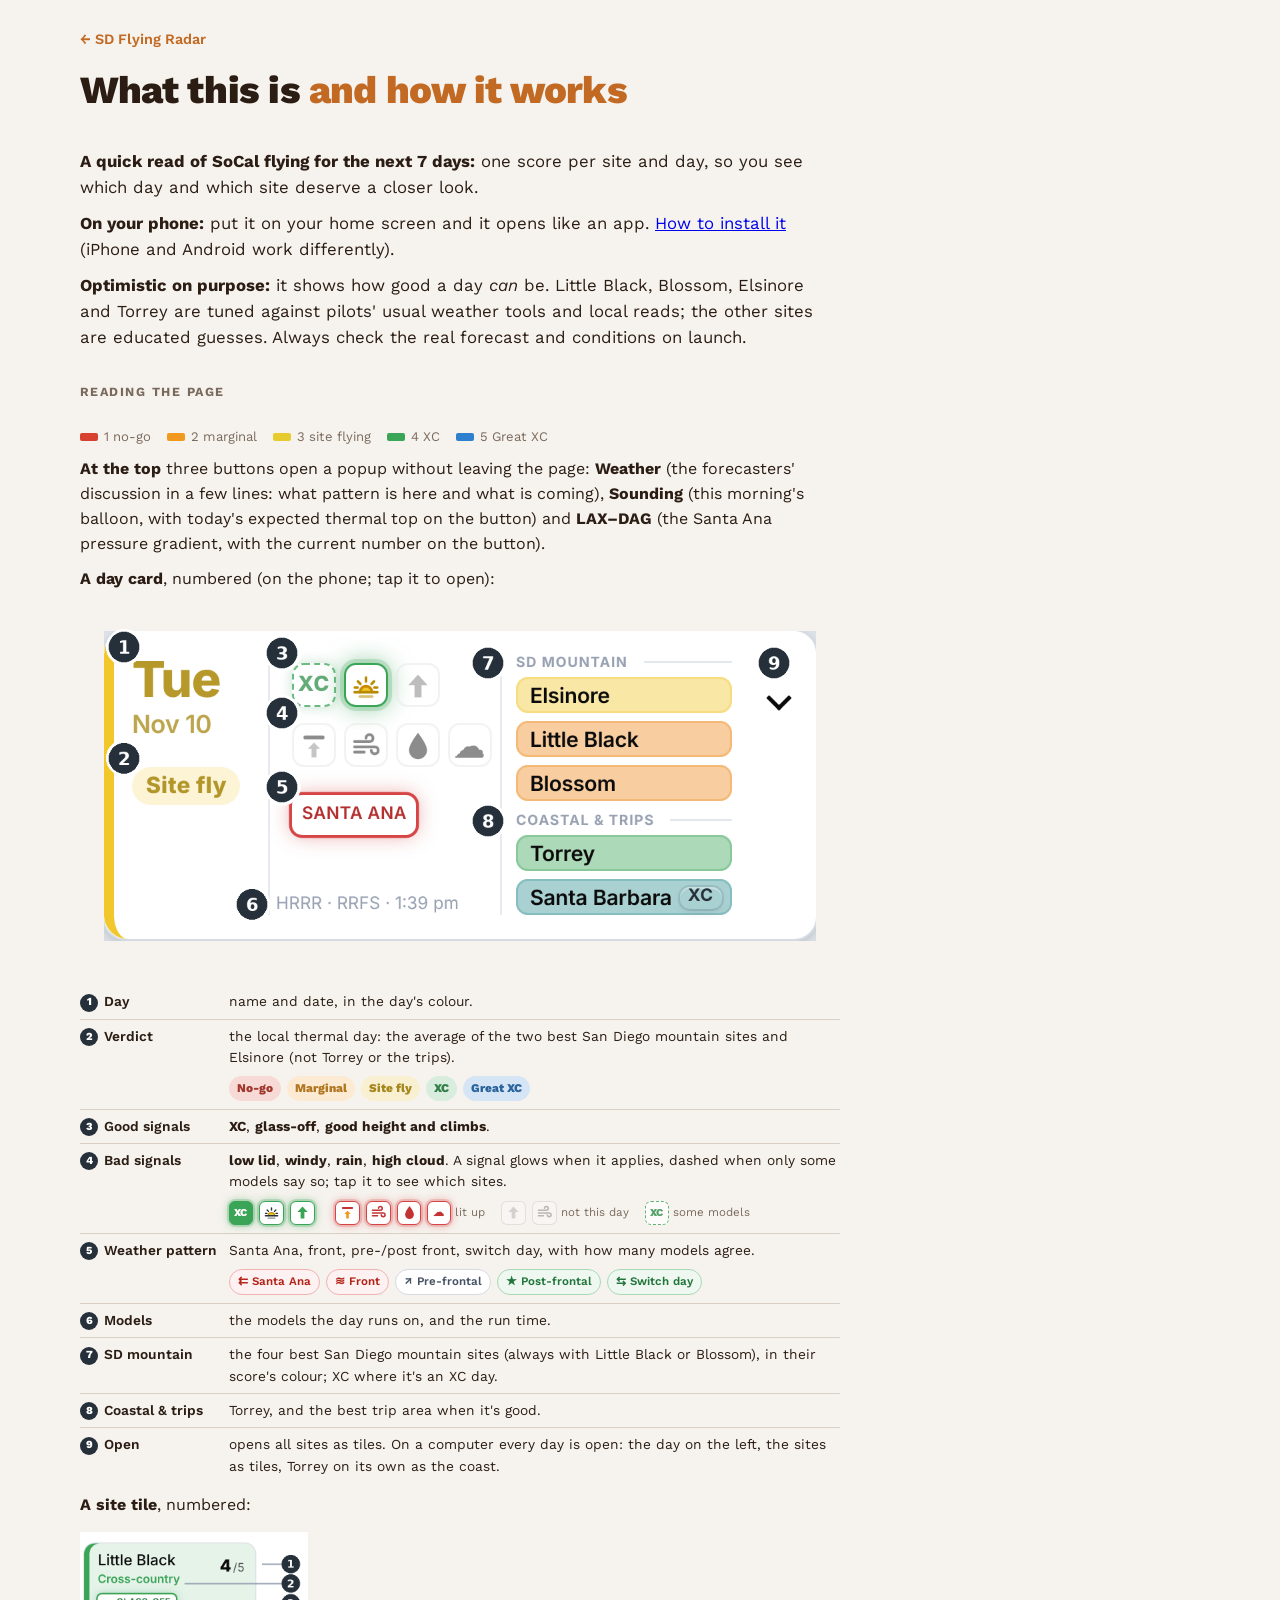
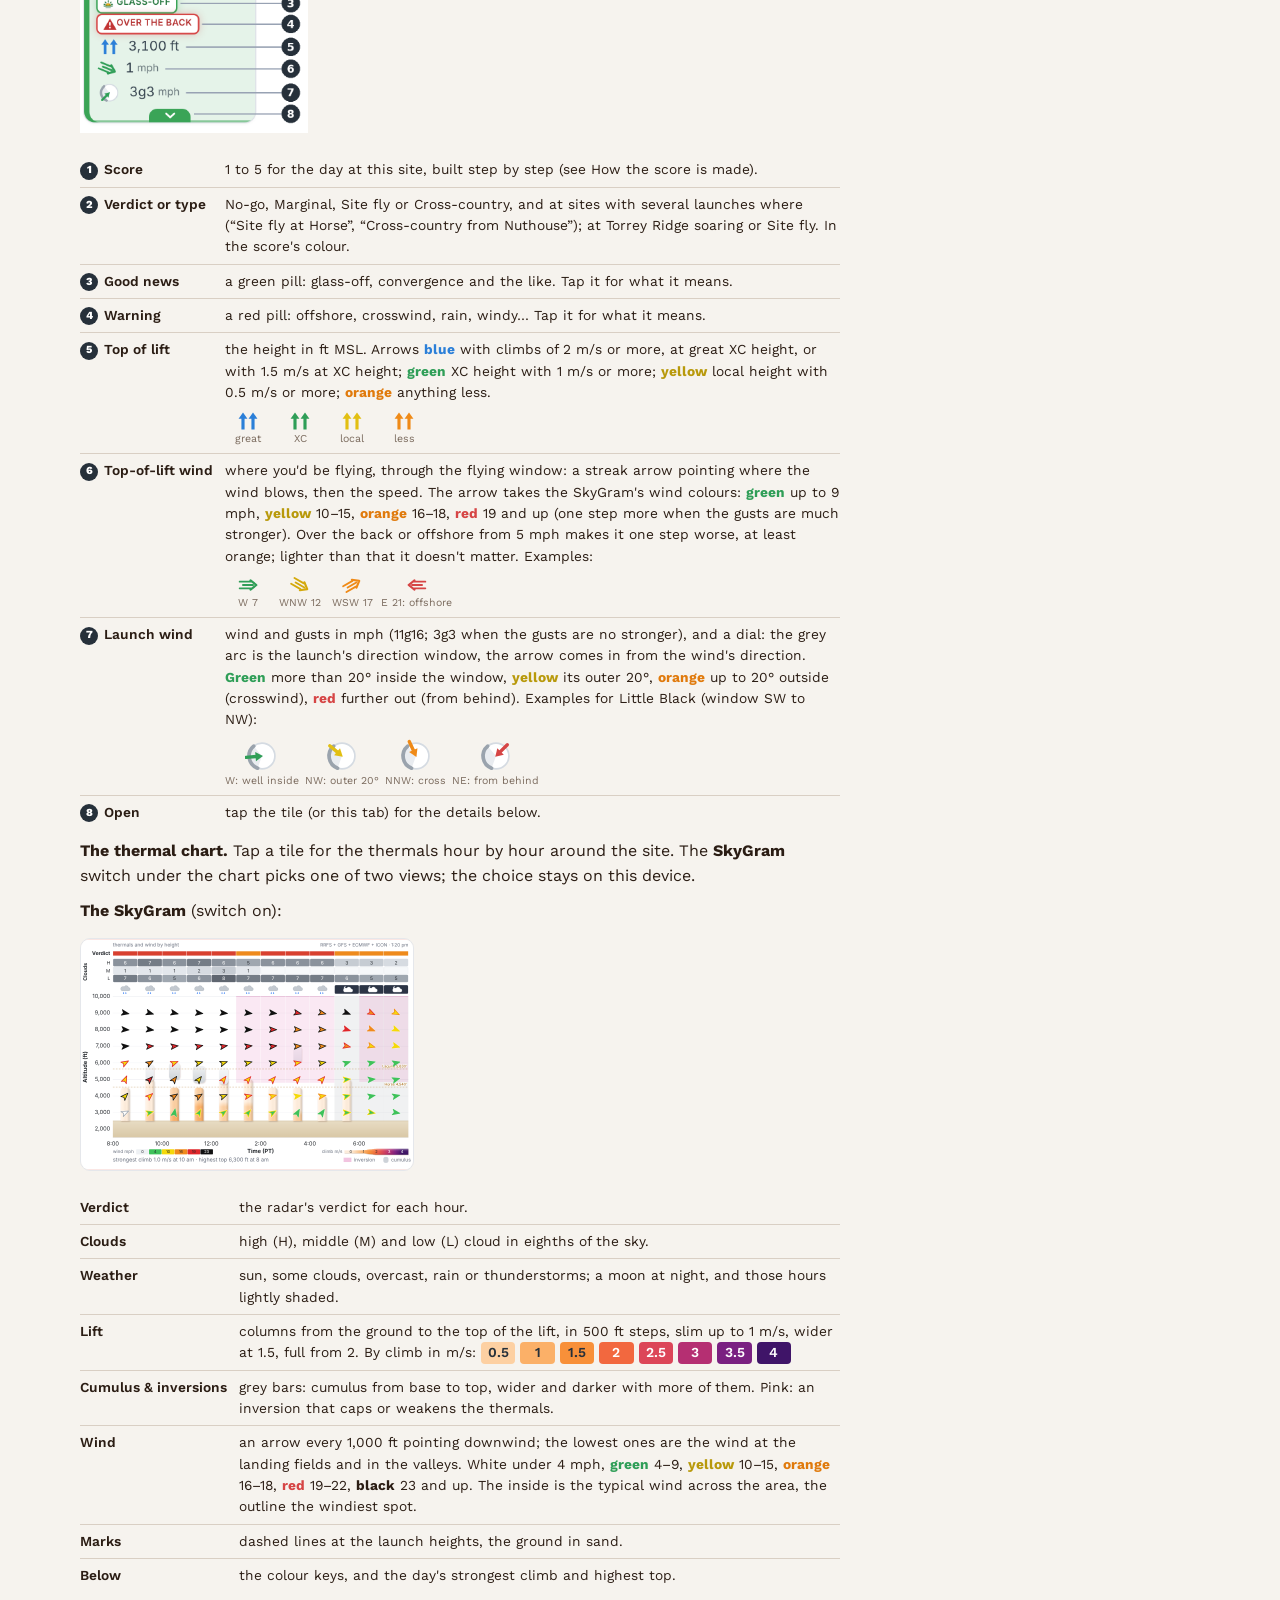
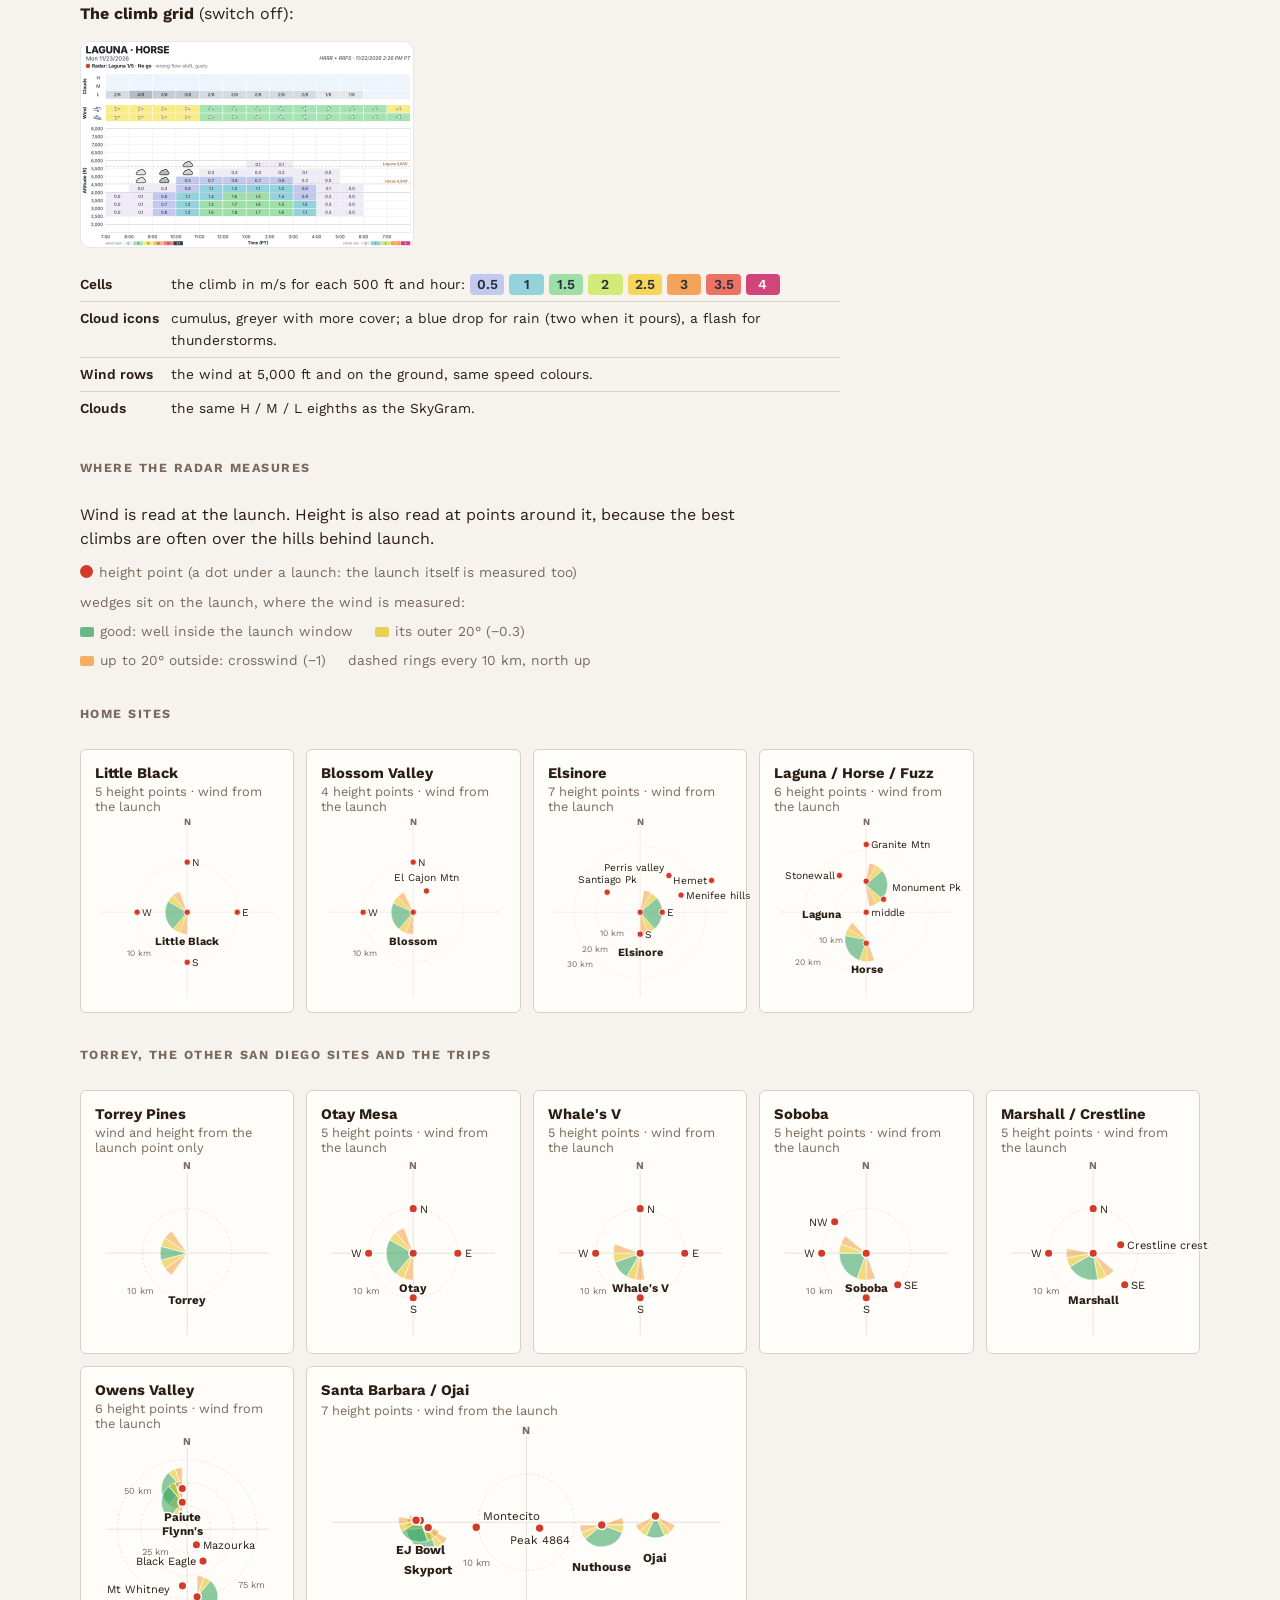
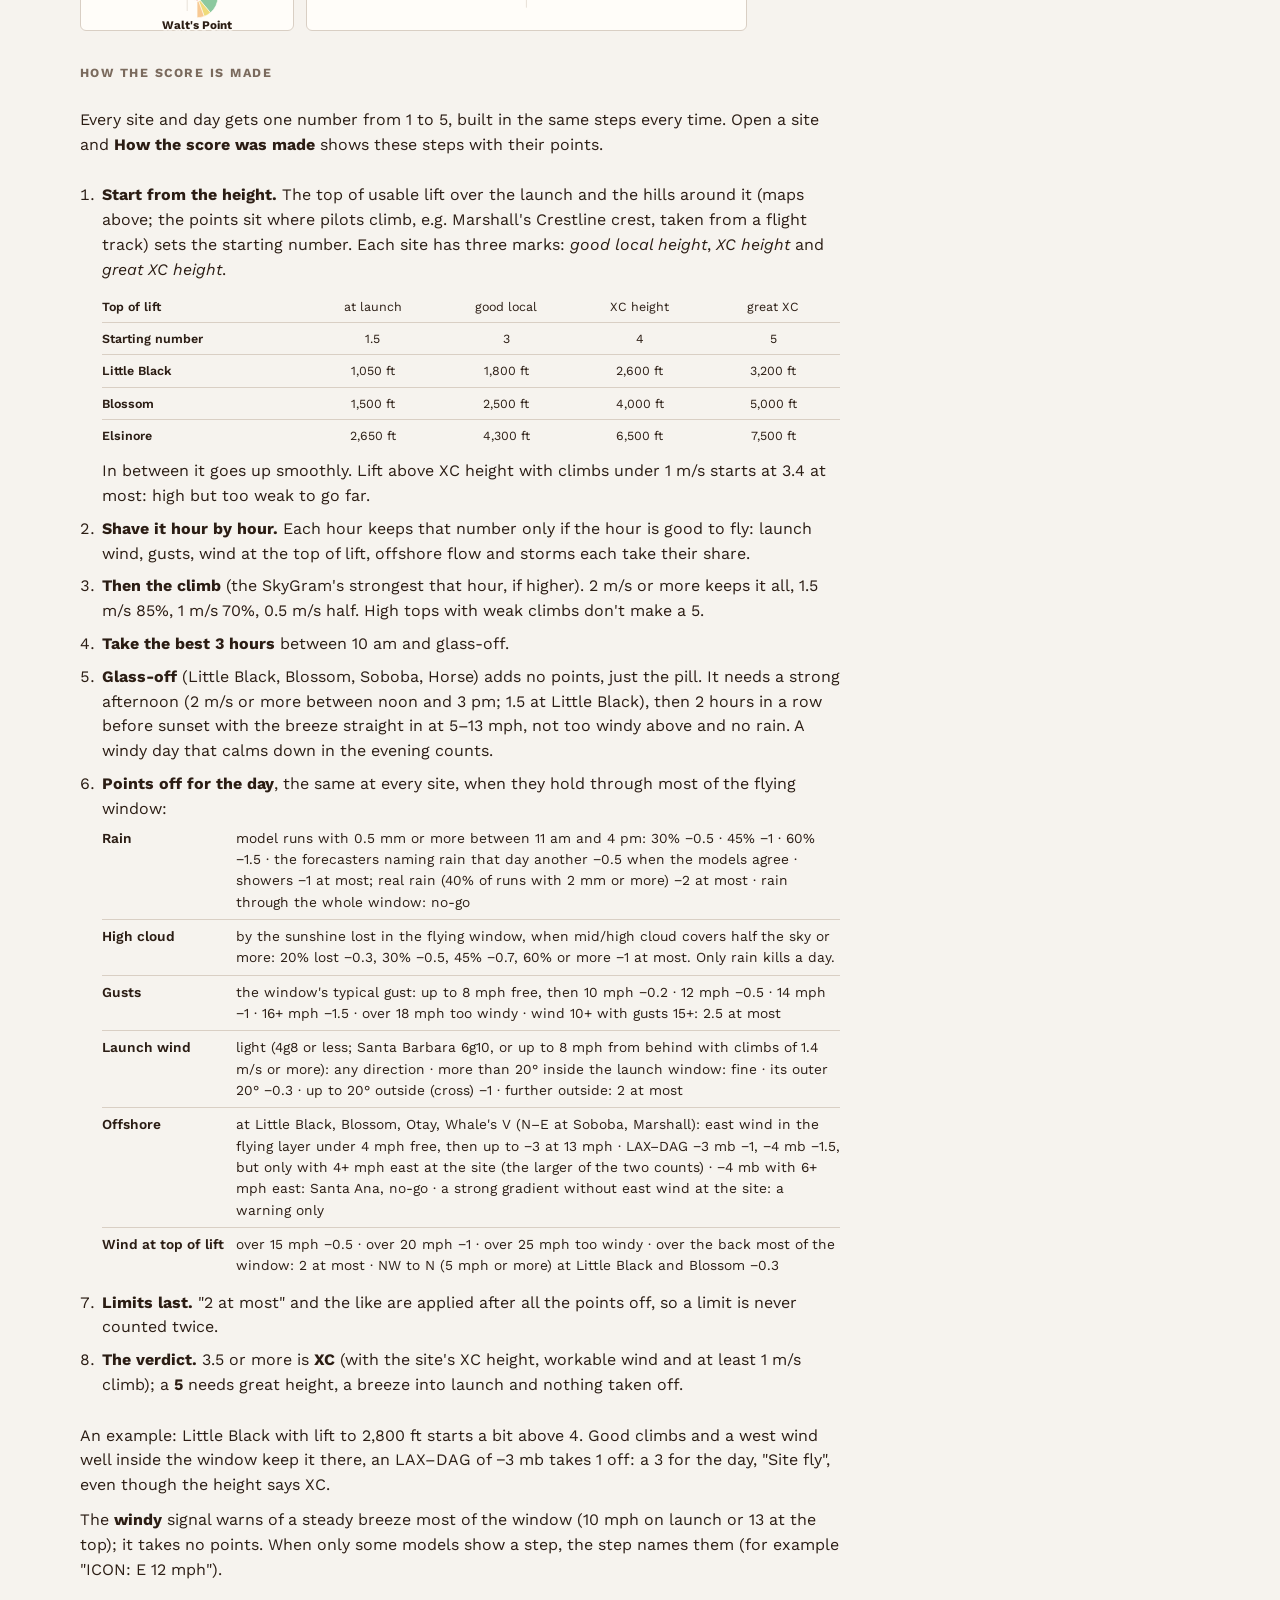
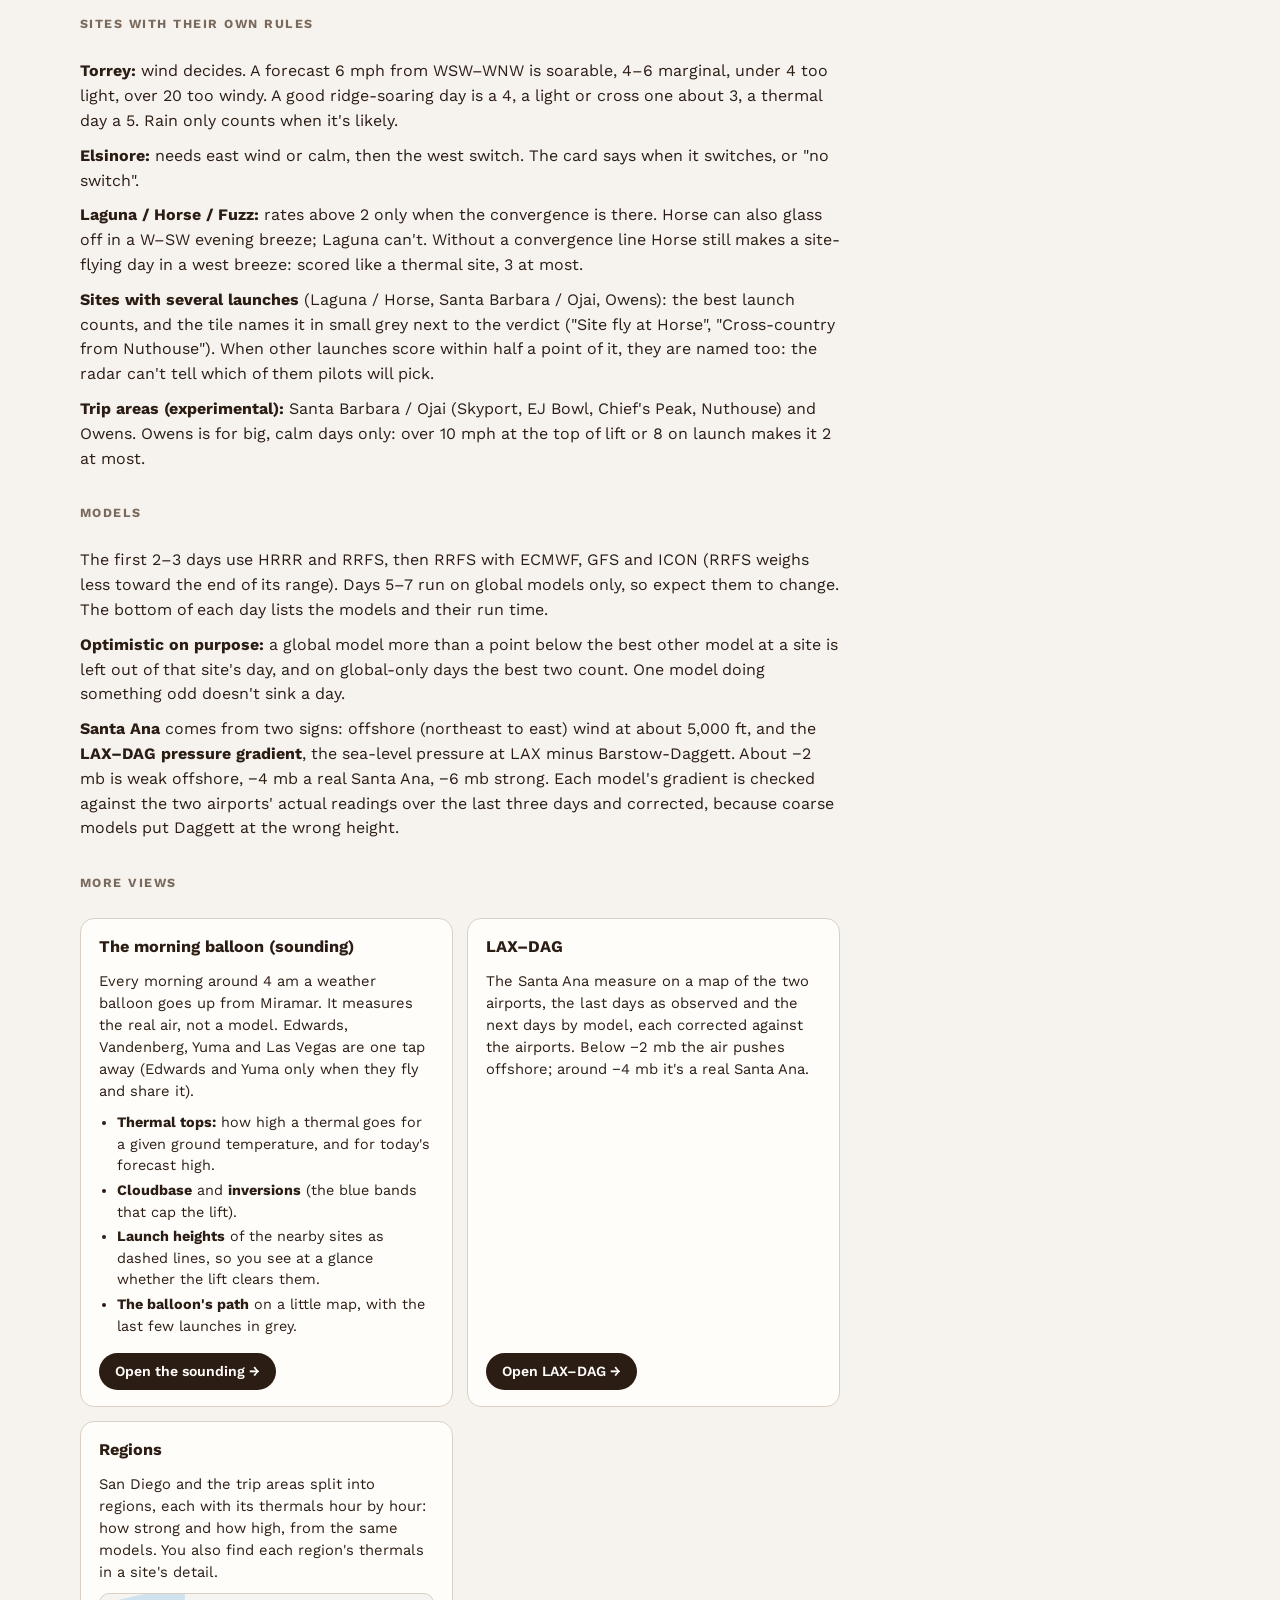
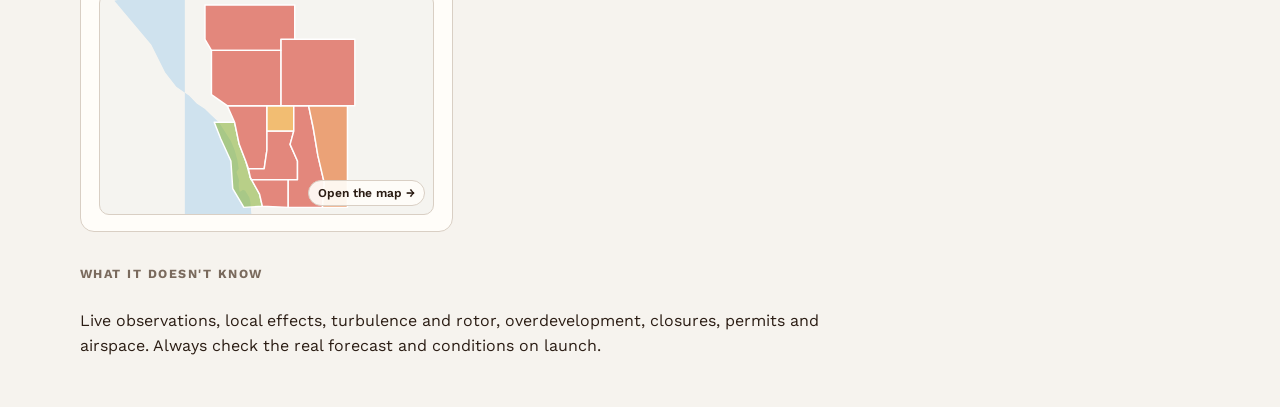
==== commit 57b136c3: "Marshall: 10 km SE over the valley in place of 10 km E, so the points cover the area Co-Authored-By:" ====
--- a/how.html
+++ b/how.html
@@ -173,7 +173,7 @@
 <h2>Home sites</h2>
 <div class="grid big"><figure class="site big"><figcaption><b>Little Black</b><span>5 height points · wind from the launch</span></figcaption><svg viewBox="0 0 520 520" role="img" aria-label="Measuring points for Little Black"><circle cx="260.0" cy="260.0" r="141.2" class="ring"/><line x1="260.0" y1="17.0" x2="260.0" y2="503.0" class="axis"/><line x1="17.0" y1="260.0" x2="503.0" y2="260.0" class="axis"/><text x="260.0" y="13.0" class="north">N</text><path d="M260.0 260.0 L260.0 322.0 A62.0 62.0 0 0 1 238.8 318.3 Z" class="sec cross"/><path d="M260.0 260.0 L238.8 318.3 A62.0 62.0 0 0 1 220.1 307.5 Z" class="sec rim"/><path d="M260.0 260.0 L220.1 307.5 A62.0 62.0 0 0 1 206.3 229.0 Z" class="sec good"/><path d="M260.0 260.0 L206.3 229.0 A62.0 62.0 0 0 1 220.1 212.5 Z" class="sec rim"/><path d="M260.0 260.0 L220.1 212.5 A62.0 62.0 0 0 1 238.8 201.7 Z" class="sec cross"/><circle cx="260.0" cy="260.0" r="9" class="pt"/><circle cx="260.0" cy="118.8" r="9" class="pt"/><circle cx="401.3" cy="260.0" r="9" class="pt"/><circle cx="260.0" cy="401.2" r="9" class="pt"/><circle cx="118.7" cy="260.0" r="9" class="pt"/><text x="260.0" y="353.0" text-anchor="middle" class="ll">Little Black</text><text x="273.0" y="128.9" text-anchor="start" class="pl">N</text><text x="414.3" y="270.1" text-anchor="start" class="pl">E</text><text x="273.0" y="411.4" text-anchor="start" class="pl">S</text><text x="131.7" y="270.1" text-anchor="start" class="pl">W</text><text x="157.1" y="383.9" text-anchor="end" class="km">10 km</text></svg></figure><figure class="site big"><figcaption><b>Blossom Valley</b><span>4 height points · wind from the launch</span></figcaption><svg viewBox="0 0 520 520" role="img" aria-label="Measuring points for Blossom Valley"><circle cx="260.0" cy="260.0" r="141.2" class="ring"/><line x1="260.0" y1="17.0" x2="260.0" y2="503.0" class="axis"/><line x1="17.0" y1="260.0" x2="503.0" y2="260.0" class="axis"/><text x="260.0" y="13.0" class="north">N</text><path d="M260.0 260.0 L260.0 322.0 A62.0 62.0 0 0 1 238.8 318.3 Z" class="sec cross"/><path d="M260.0 260.0 L238.8 318.3 A62.0 62.0 0 0 1 220.1 307.5 Z" class="sec rim"/><path d="M260.0 260.0 L220.1 307.5 A62.0 62.0 0 0 1 203.8 233.8 Z" class="sec good"/><path d="M260.0 260.0 L203.8 233.8 A62.0 62.0 0 0 1 216.2 216.2 Z" class="sec rim"/><path d="M260.0 260.0 L216.2 216.2 A62.0 62.0 0 0 1 233.8 203.8 Z" class="sec cross"/><circle cx="260.0" cy="260.0" r="9" class="pt"/><circle cx="260.0" cy="118.8" r="9" class="pt"/><circle cx="118.8" cy="260.0" r="9" class="pt"/><circle cx="297.3" cy="200.1" r="9" class="pt"/><text x="260.0" y="353.0" text-anchor="middle" class="ll">Blossom</text><text x="273.0" y="128.9" text-anchor="start" class="pl">N</text><text x="131.8" y="270.1" text-anchor="start" class="pl">W</text><text x="297.3" y="173.1" text-anchor="middle" class="pl">El Cajon Mtn</text><text x="157.1" y="383.9" text-anchor="end" class="km">10 km</text></svg></figure><figure class="site big"><figcaption><b>Elsinore</b><span>7 height points · wind from the launch</span></figcaption><svg viewBox="0 0 520 520" role="img" aria-label="Measuring points for Elsinore"><circle cx="260.0" cy="260.0" r="62.0" class="ring"/><circle cx="260.0" cy="260.0" r="123.9" class="ring"/><circle cx="260.0" cy="260.0" r="185.9" class="ring"/><line x1="260.0" y1="17.0" x2="260.0" y2="503.0" class="axis"/><line x1="17.0" y1="260.0" x2="503.0" y2="260.0" class="axis"/><text x="260.0" y="13.0" class="north">N</text><path d="M260.0 260.0 L270.8 198.9 A62.0 62.0 0 0 1 291.0 206.3 Z" class="sec cross"/><path d="M260.0 260.0 L291.0 206.3 A62.0 62.0 0 0 1 307.5 220.1 Z" class="sec rim"/><path d="M260.0 260.0 L307.5 220.1 A62.0 62.0 0 0 1 299.9 307.5 Z" class="sec good"/><path d="M260.0 260.0 L299.9 307.5 A62.0 62.0 0 0 1 281.2 318.3 Z" class="sec rim"/><path d="M260.0 260.0 L281.2 318.3 A62.0 62.0 0 0 1 260.0 322.0 Z" class="sec cross"/><circle cx="260.0" cy="260.0" r="9" class="pt"/><circle cx="166.8" cy="203.7" r="9" class="pt"/><circle cx="322.0" cy="260.0" r="9" class="pt"/><circle cx="260.0" cy="322.0" r="9" class="pt"/><circle cx="375.3" cy="211.7" r="9" class="pt"/><circle cx="341.0" cy="156.7" r="9" class="pt"/><circle cx="461.2" cy="170.5" r="9" class="pt"/><text x="260.0" y="384.0" text-anchor="middle" class="ll">Elsinore</text><text x="166.8" y="176.7" text-anchor="middle" class="pl">Santiago Pk</text><text x="335.0" y="270.1" text-anchor="start" class="pl">E</text><text x="273.0" y="332.1" text-anchor="start" class="pl">S</text><text x="388.3" y="221.9" text-anchor="start" class="pl">Menifee hills</text><text x="328.0" y="143.7" text-anchor="end" class="pl">Perris valley</text><text x="448.2" y="180.6" text-anchor="end" class="pl">Hemet</text><text x="213.2" y="327.8" text-anchor="end" class="km">10 km</text><text x="169.4" y="371.6" text-anchor="end" class="km">20 km</text><text x="125.6" y="415.4" text-anchor="end" class="km">30 km</text></svg></figure><figure class="site big"><figcaption><b>Laguna / Horse / Fuzz</b><span>6 height points · wind from the launch</span></figcaption><svg viewBox="0 0 520 520" role="img" aria-label="Measuring points for Laguna / Horse / Fuzz"><circle cx="260.0" cy="260.0" r="87.4" class="ring"/><circle cx="260.0" cy="260.0" r="174.8" class="ring"/><line x1="260.0" y1="17.0" x2="260.0" y2="503.0" class="axis"/><line x1="17.0" y1="260.0" x2="503.0" y2="260.0" class="axis"/><text x="260.0" y="13.0" class="north">N</text><path d="M262.0 337.3 L283.2 395.5 A62.0 62.0 0 0 1 262.0 399.3 Z" class="sec cross"/><path d="M262.0 337.3 L262.0 399.3 A62.0 62.0 0 0 1 240.8 395.5 Z" class="sec rim"/><path d="M262.0 337.3 L240.8 395.5 A62.0 62.0 0 0 1 200.9 326.5 Z" class="sec good"/><path d="M262.0 337.3 L200.9 326.5 A62.0 62.0 0 0 1 208.3 306.3 Z" class="sec rim"/><path d="M262.0 337.3 L208.3 306.3 A62.0 62.0 0 0 1 222.1 289.8 Z" class="sec cross"/><path d="M258.0 182.7 L268.8 121.7 A62.0 62.0 0 0 1 289.0 129.0 Z" class="sec cross"/><path d="M258.0 182.7 L289.0 129.0 A62.0 62.0 0 0 1 305.5 142.9 Z" class="sec rim"/><path d="M258.0 182.7 L305.5 142.9 A62.0 62.0 0 0 1 305.5 222.6 Z" class="sec good"/><path d="M258.0 182.7 L305.5 222.6 A62.0 62.0 0 0 1 289.0 236.4 Z" class="sec rim"/><path d="M258.0 182.7 L289.0 236.4 A62.0 62.0 0 0 1 268.8 243.8 Z" class="sec cross"/><circle cx="260.0" cy="260.0" r="9" class="pt"/><circle cx="260.0" cy="172.6" r="9" class="pt"/><circle cx="260.0" cy="347.4" r="9" class="pt"/><circle cx="308.9" cy="223.5" r="9" class="pt"/><circle cx="260.2" cy="69.0" r="9" class="pt"/><circle cx="184.6" cy="156.6" r="9" class="pt"/><text x="262.0" y="430.3" text-anchor="middle" class="ll">Horse</text><text x="190.0" y="275.7" text-anchor="end" class="ll">Laguna</text><text x="273.0" y="270.2" text-anchor="start" class="pl">middle</text><text x="332.3" y="200.1" text-anchor="start" class="pl">Monument Pk</text><text x="273.2" y="79.1" text-anchor="start" class="pl">Granite Mtn</text><text x="171.6" y="166.8" text-anchor="end" class="pl">Stonewall</text><text x="195.2" y="345.8" text-anchor="end" class="km">10 km</text><text x="133.4" y="407.6" text-anchor="end" class="km">20 km</text></svg></figure></div>
 <h2>Torrey, the other San Diego sites and the trips</h2>
-<div class="grid small"><figure class="site small"><figcaption><b>Torrey Pines</b><span>wind and height from the launch point only</span></figcaption><svg viewBox="0 0 300 300" role="img" aria-label="Measuring points for Torrey Pines"><circle cx="150.0" cy="150.0" r="72.5" class="ring"/><line x1="150.0" y1="17.0" x2="150.0" y2="283.0" class="axis"/><line x1="17.0" y1="150.0" x2="283.0" y2="150.0" class="axis"/><text x="150.0" y="13.0" class="north">N</text><path d="M150.0 150.0 L124.8 186.0 A44.0 44.0 0 0 1 114.0 175.2 Z" class="sec cross"/><path d="M150.0 150.0 L114.0 175.2 A44.0 44.0 0 0 1 107.5 161.4 Z" class="sec rim"/><path d="M150.0 150.0 L107.5 161.4 A44.0 44.0 0 0 1 107.5 138.6 Z" class="sec good"/><path d="M150.0 150.0 L107.5 138.6 A44.0 44.0 0 0 1 114.0 124.8 Z" class="sec rim"/><path d="M150.0 150.0 L114.0 124.8 A44.0 44.0 0 0 1 124.8 114.0 Z" class="sec cross"/><text x="150.0" y="232.0" text-anchor="middle" class="ll">Torrey</text><text x="95.7" y="216.3" text-anchor="end" class="km">10 km</text></svg></figure><figure class="site small"><figcaption><b>Otay Mesa</b><span>5 height points · wind from the launch</span></figcaption><svg viewBox="0 0 300 300" role="img" aria-label="Measuring points for Otay Mesa"><circle cx="150.0" cy="150.0" r="72.5" class="ring"/><line x1="150.0" y1="17.0" x2="150.0" y2="283.0" class="axis"/><line x1="17.0" y1="150.0" x2="283.0" y2="150.0" class="axis"/><text x="150.0" y="13.0" class="north">N</text><path d="M150.0 150.0 L150.0 194.0 A44.0 44.0 0 0 1 135.0 191.3 Z" class="sec cross"/><path d="M150.0 150.0 L135.0 191.3 A44.0 44.0 0 0 1 121.7 183.7 Z" class="sec rim"/><path d="M150.0 150.0 L121.7 183.7 A44.0 44.0 0 0 1 111.9 128.0 Z" class="sec good"/><path d="M150.0 150.0 L111.9 128.0 A44.0 44.0 0 0 1 121.7 116.3 Z" class="sec rim"/><path d="M150.0 150.0 L121.7 116.3 A44.0 44.0 0 0 1 135.0 108.7 Z" class="sec cross"/><circle cx="150.0" cy="150.0" r="7" class="pt"/><circle cx="150.0" cy="77.5" r="7" class="pt"/><circle cx="222.5" cy="150.0" r="7" class="pt"/><circle cx="150.0" cy="222.5" r="7" class="pt"/><circle cx="77.5" cy="150.0" r="7" class="pt"/><text x="150.0" y="213.0" text-anchor="middle" class="ll">Otay</text><text x="161.0" y="83.8" text-anchor="start" class="pl">N</text><text x="233.5" y="156.3" text-anchor="start" class="pl">E</text><text x="150.0" y="247.9" text-anchor="middle" class="pl">S</text><text x="66.5" y="156.3" text-anchor="end" class="pl">W</text><text x="95.7" y="216.3" text-anchor="end" class="km">10 km</text></svg></figure><figure class="site small"><figcaption><b>Whale&#x27;s V</b><span>5 height points · wind from the launch</span></figcaption><svg viewBox="0 0 300 300" role="img" aria-label="Measuring points for Whale&#x27;s V"><circle cx="150.0" cy="150.0" r="72.5" class="ring"/><line x1="150.0" y1="17.0" x2="150.0" y2="283.0" class="axis"/><line x1="17.0" y1="150.0" x2="283.0" y2="150.0" class="axis"/><text x="150.0" y="13.0" class="north">N</text><path d="M150.0 150.0 L157.6 193.3 A44.0 44.0 0 0 1 142.4 193.3 Z" class="sec cross"/><path d="M150.0 150.0 L142.4 193.3 A44.0 44.0 0 0 1 128.0 188.1 Z" class="sec rim"/><path d="M150.0 150.0 L128.0 188.1 A44.0 44.0 0 0 1 108.7 165.0 Z" class="sec good"/><path d="M150.0 150.0 L108.7 165.0 A44.0 44.0 0 0 1 106.0 150.0 Z" class="sec rim"/><path d="M150.0 150.0 L106.0 150.0 A44.0 44.0 0 0 1 108.7 135.0 Z" class="sec cross"/><circle cx="150.0" cy="150.0" r="7" class="pt"/><circle cx="150.0" cy="77.5" r="7" class="pt"/><circle cx="222.5" cy="150.0" r="7" class="pt"/><circle cx="150.0" cy="222.5" r="7" class="pt"/><circle cx="77.5" cy="150.0" r="7" class="pt"/><text x="150.0" y="213.0" text-anchor="middle" class="ll">Whale&#x27;s V</text><text x="161.0" y="83.8" text-anchor="start" class="pl">N</text><text x="233.5" y="156.3" text-anchor="start" class="pl">E</text><text x="150.0" y="247.9" text-anchor="middle" class="pl">S</text><text x="66.5" y="156.3" text-anchor="end" class="pl">W</text><text x="95.7" y="216.3" text-anchor="end" class="km">10 km</text></svg></figure><figure class="site small"><figcaption><b>Soboba</b><span>5 height points · wind from the launch</span></figcaption><svg viewBox="0 0 300 300" role="img" aria-label="Measuring points for Soboba"><circle cx="150.0" cy="150.0" r="72.5" class="ring"/><line x1="150.0" y1="17.0" x2="150.0" y2="283.0" class="axis"/><line x1="17.0" y1="150.0" x2="283.0" y2="150.0" class="axis"/><text x="150.0" y="13.0" class="north">N</text><path d="M150.0 150.0 L165.0 191.3 A44.0 44.0 0 0 1 150.0 194.0 Z" class="sec cross"/><path d="M150.0 150.0 L150.0 194.0 A44.0 44.0 0 0 1 135.0 191.3 Z" class="sec rim"/><path d="M150.0 150.0 L135.0 191.3 A44.0 44.0 0 0 1 106.0 150.0 Z" class="sec good"/><path d="M150.0 150.0 L106.0 150.0 A44.0 44.0 0 0 1 108.7 135.0 Z" class="sec rim"/><path d="M150.0 150.0 L108.7 135.0 A44.0 44.0 0 0 1 116.3 121.7 Z" class="sec cross"/><circle cx="150.0" cy="150.0" r="7" class="pt"/><circle cx="98.7" cy="98.7" r="7" class="pt"/><circle cx="201.3" cy="201.3" r="7" class="pt"/><circle cx="150.0" cy="222.5" r="7" class="pt"/><circle cx="77.5" cy="150.0" r="7" class="pt"/><text x="150.0" y="213.0" text-anchor="middle" class="ll">Soboba</text><text x="87.7" y="105.0" text-anchor="end" class="pl">NW</text><text x="212.3" y="207.6" text-anchor="start" class="pl">SE</text><text x="150.0" y="247.9" text-anchor="middle" class="pl">S</text><text x="66.5" y="156.3" text-anchor="end" class="pl">W</text><text x="95.7" y="216.3" text-anchor="end" class="km">10 km</text></svg></figure><figure class="site small"><figcaption><b>Marshall / Crestline</b><span>5 height points · wind from the launch</span></figcaption><svg viewBox="0 0 300 300" role="img" aria-label="Measuring points for Marshall / Crestline"><circle cx="150.0" cy="150.0" r="72.5" class="ring"/><line x1="150.0" y1="17.0" x2="150.0" y2="283.0" class="axis"/><line x1="17.0" y1="150.0" x2="283.0" y2="150.0" class="axis"/><text x="150.0" y="13.0" class="north">N</text><path d="M150.0 150.0 L183.7 178.3 A44.0 44.0 0 0 1 172.0 188.1 Z" class="sec cross"/><path d="M150.0 150.0 L172.0 188.1 A44.0 44.0 0 0 1 157.6 193.3 Z" class="sec rim"/><path d="M150.0 150.0 L157.6 193.3 A44.0 44.0 0 0 1 111.9 172.0 Z" class="sec good"/><path d="M150.0 150.0 L111.9 172.0 A44.0 44.0 0 0 1 106.7 157.6 Z" class="sec rim"/><path d="M150.0 150.0 L106.7 157.6 A44.0 44.0 0 0 1 106.7 142.4 Z" class="sec cross"/><circle cx="150.0" cy="150.0" r="7" class="pt"/><circle cx="150.0" cy="77.5" r="7" class="pt"/><circle cx="222.5" cy="150.0" r="7" class="pt"/><circle cx="194.7" cy="136.2" r="7" class="pt"/><circle cx="77.5" cy="150.0" r="7" class="pt"/><text x="150.0" y="232.0" text-anchor="middle" class="ll">Marshall</text><text x="161.0" y="83.8" text-anchor="start" class="pl">N</text><text x="233.5" y="156.3" text-anchor="start" class="pl">E</text><text x="205.7" y="142.5" text-anchor="start" class="pl">Crestline crest</text><text x="66.5" y="156.3" text-anchor="end" class="pl">W</text><text x="95.7" y="216.3" text-anchor="end" class="km">10 km</text></svg></figure><figure class="site small"><figcaption><b>Owens Valley</b><span>6 height points · wind from the launch</span></figcaption><svg viewBox="0 0 300 300" role="img" aria-label="Measuring points for Owens Valley"><circle cx="150.0" cy="150.0" r="37.8" class="ring"/><circle cx="150.0" cy="150.0" r="75.6" class="ring"/><circle cx="150.0" cy="150.0" r="113.4" class="ring"/><line x1="150.0" y1="17.0" x2="150.0" y2="283.0" class="axis"/><line x1="17.0" y1="150.0" x2="283.0" y2="150.0" class="axis"/><text x="150.0" y="13.0" class="north">N</text><path d="M166.1 259.9 L166.1 225.9 A34.0 34.0 0 0 1 177.7 228.0 Z" class="sec cross"/><path d="M166.1 259.9 L177.7 228.0 A34.0 34.0 0 0 1 187.9 233.9 Z" class="sec rim"/><path d="M166.1 259.9 L187.9 233.9 A34.0 34.0 0 0 1 187.9 286.0 Z" class="sec good"/><path d="M166.1 259.9 L187.9 286.0 A34.0 34.0 0 0 1 177.7 291.9 Z" class="sec rim"/><path d="M166.1 259.9 L177.7 291.9 A34.0 34.0 0 0 1 166.1 293.9 Z" class="sec cross"/><path d="M142.0 83.9 L142.0 117.9 A34.0 34.0 0 0 1 130.3 115.8 Z" class="sec cross"/><path d="M142.0 83.9 L130.3 115.8 A34.0 34.0 0 0 1 120.1 109.9 Z" class="sec rim"/><path d="M142.0 83.9 L120.1 109.9 A34.0 34.0 0 0 1 120.1 57.8 Z" class="sec good"/><path d="M142.0 83.9 L120.1 57.8 A34.0 34.0 0 0 1 130.3 51.9 Z" class="sec rim"/><path d="M142.0 83.9 L130.3 51.9 A34.0 34.0 0 0 1 142.0 49.9 Z" class="sec cross"/><path d="M142.0 106.2 L142.0 140.2 A34.0 34.0 0 0 1 130.3 138.1 Z" class="sec cross"/><path d="M142.0 106.2 L130.3 138.1 A34.0 34.0 0 0 1 120.1 132.2 Z" class="sec rim"/><path d="M142.0 106.2 L120.1 132.2 A34.0 34.0 0 0 1 120.1 80.2 Z" class="sec good"/><path d="M142.0 106.2 L120.1 80.2 A34.0 34.0 0 0 1 130.3 74.2 Z" class="sec rim"/><path d="M142.0 106.2 L130.3 74.2 A34.0 34.0 0 0 1 142.0 72.2 Z" class="sec cross"/><circle cx="166.1" cy="259.9" r="7" class="pt"/><circle cx="142.0" cy="83.9" r="7" class="pt"/><circle cx="142.0" cy="106.2" r="7" class="pt"/><circle cx="175.7" cy="201.9" r="7" class="pt"/><circle cx="165.0" cy="175.3" r="7" class="pt"/><circle cx="142.3" cy="242.2" r="7" class="pt"/><text x="166.1" y="312.9" text-anchor="middle" class="ll">Walt&#x27;s Point</text><text x="142.0" y="136.9" text-anchor="middle" class="ll">Paiute</text><text x="142.0" y="159.2" text-anchor="middle" class="ll">Flynn&#x27;s</text><text x="164.7" y="208.2" text-anchor="end" class="pl">Black Eagle</text><text x="176.0" y="181.6" text-anchor="start" class="pl">Mazourka</text><text x="122.5" y="253.5" text-anchor="end" class="pl">Mt Whitney</text><text x="120.3" y="191.7" text-anchor="end" class="km">25 km</text><text x="93.5" y="93.5" text-anchor="end" class="km">50 km</text><text x="233.2" y="245.2" text-anchor="start" class="km">75 km</text></svg></figure><figure class="site small wide"><figcaption><b>Santa Barbara / Ojai</b><span>7 height points · wind from the launch</span></figcaption><svg viewBox="0 0 640 300" role="img" aria-label="Measuring points for Santa Barbara / Ojai"><circle cx="320.0" cy="150.0" r="75.0" class="ring"/><line x1="320.0" y1="17.0" x2="320.0" y2="283.0" class="axis"/><line x1="17.0" y1="150.0" x2="623.0" y2="150.0" class="axis"/><text x="320.0" y="13.0" class="north">N</text><path d="M167.0 158.3 L196.4 175.3 A34.0 34.0 0 0 1 188.8 184.4 Z" class="sec cross"/><path d="M167.0 158.3 L188.8 184.4 A34.0 34.0 0 0 1 178.6 190.3 Z" class="sec rim"/><path d="M167.0 158.3 L178.6 190.3 A34.0 34.0 0 0 1 133.1 161.3 Z" class="sec good"/><path d="M167.0 158.3 L133.1 161.3 A34.0 34.0 0 0 1 134.1 149.5 Z" class="sec rim"/><path d="M167.0 158.3 L134.1 149.5 A34.0 34.0 0 0 1 139.1 138.8 Z" class="sec cross"/><path d="M154.6 147.2 L184.1 164.2 A34.0 34.0 0 0 1 176.5 173.2 Z" class="sec cross"/><path d="M154.6 147.2 L176.5 173.2 A34.0 34.0 0 0 1 166.3 179.1 Z" class="sec rim"/><path d="M154.6 147.2 L166.3 179.1 A34.0 34.0 0 0 1 125.2 164.2 Z" class="sec good"/><path d="M154.6 147.2 L125.2 164.2 A34.0 34.0 0 0 1 121.2 153.1 Z" class="sec rim"/><path d="M154.6 147.2 L121.2 153.1 A34.0 34.0 0 0 1 121.2 141.3 Z" class="sec cross"/><path d="M521.0 140.3 L551.8 154.6 A34.0 34.0 0 0 1 545.0 164.3 Z" class="sec cross"/><path d="M521.0 140.3 L545.0 164.3 A34.0 34.0 0 0 1 535.4 171.1 Z" class="sec rim"/><path d="M521.0 140.3 L535.4 171.1 A34.0 34.0 0 0 1 506.6 171.1 Z" class="sec good"/><path d="M521.0 140.3 L506.6 171.1 A34.0 34.0 0 0 1 497.0 164.3 Z" class="sec rim"/><path d="M521.0 140.3 L497.0 164.3 A34.0 34.0 0 0 1 490.2 154.6 Z" class="sec cross"/><path d="M437.4 154.2 L469.3 142.6 A34.0 34.0 0 0 1 471.4 154.2 Z" class="sec cross"/><path d="M437.4 154.2 L471.4 154.2 A34.0 34.0 0 0 1 469.3 165.9 Z" class="sec rim"/><path d="M437.4 154.2 L469.3 165.9 A34.0 34.0 0 0 1 411.3 176.1 Z" class="sec good"/><path d="M437.4 154.2 L411.3 176.1 A34.0 34.0 0 0 1 405.4 165.9 Z" class="sec rim"/><path d="M437.4 154.2 L405.4 165.9 A34.0 34.0 0 0 1 403.4 154.2 Z" class="sec cross"/><circle cx="167.0" cy="158.3" r="7" class="pt"/><circle cx="154.6" cy="147.2" r="7" class="pt"/><circle cx="521.0" cy="140.3" r="7" class="pt"/><circle cx="437.4" cy="154.2" r="7" class="pt"/><circle cx="148.1" cy="146.8" r="7" class="pt"/><circle cx="241.9" cy="157.8" r="7" class="pt"/><circle cx="340.6" cy="159.1" r="7" class="pt"/><text x="167.0" y="230.3" text-anchor="middle" class="ll">Skyport</text><text x="154.6" y="200.2" text-anchor="middle" class="ll">EJ Bowl</text><text x="521.0" y="212.3" text-anchor="middle" class="ll">Ojai</text><text x="437.4" y="226.2" text-anchor="middle" class="ll">Nuthouse</text><text x="252.9" y="146.8" text-anchor="start" class="pl">Montecito</text><text x="340.6" y="184.5" text-anchor="middle" class="pl">Peak 4864</text><text x="264.0" y="218.0" text-anchor="end" class="km">10 km</text></svg></figure></div>
+<div class="grid small"><figure class="site small"><figcaption><b>Torrey Pines</b><span>wind and height from the launch point only</span></figcaption><svg viewBox="0 0 300 300" role="img" aria-label="Measuring points for Torrey Pines"><circle cx="150.0" cy="150.0" r="72.5" class="ring"/><line x1="150.0" y1="17.0" x2="150.0" y2="283.0" class="axis"/><line x1="17.0" y1="150.0" x2="283.0" y2="150.0" class="axis"/><text x="150.0" y="13.0" class="north">N</text><path d="M150.0 150.0 L124.8 186.0 A44.0 44.0 0 0 1 114.0 175.2 Z" class="sec cross"/><path d="M150.0 150.0 L114.0 175.2 A44.0 44.0 0 0 1 107.5 161.4 Z" class="sec rim"/><path d="M150.0 150.0 L107.5 161.4 A44.0 44.0 0 0 1 107.5 138.6 Z" class="sec good"/><path d="M150.0 150.0 L107.5 138.6 A44.0 44.0 0 0 1 114.0 124.8 Z" class="sec rim"/><path d="M150.0 150.0 L114.0 124.8 A44.0 44.0 0 0 1 124.8 114.0 Z" class="sec cross"/><text x="150.0" y="232.0" text-anchor="middle" class="ll">Torrey</text><text x="95.7" y="216.3" text-anchor="end" class="km">10 km</text></svg></figure><figure class="site small"><figcaption><b>Otay Mesa</b><span>5 height points · wind from the launch</span></figcaption><svg viewBox="0 0 300 300" role="img" aria-label="Measuring points for Otay Mesa"><circle cx="150.0" cy="150.0" r="72.5" class="ring"/><line x1="150.0" y1="17.0" x2="150.0" y2="283.0" class="axis"/><line x1="17.0" y1="150.0" x2="283.0" y2="150.0" class="axis"/><text x="150.0" y="13.0" class="north">N</text><path d="M150.0 150.0 L150.0 194.0 A44.0 44.0 0 0 1 135.0 191.3 Z" class="sec cross"/><path d="M150.0 150.0 L135.0 191.3 A44.0 44.0 0 0 1 121.7 183.7 Z" class="sec rim"/><path d="M150.0 150.0 L121.7 183.7 A44.0 44.0 0 0 1 111.9 128.0 Z" class="sec good"/><path d="M150.0 150.0 L111.9 128.0 A44.0 44.0 0 0 1 121.7 116.3 Z" class="sec rim"/><path d="M150.0 150.0 L121.7 116.3 A44.0 44.0 0 0 1 135.0 108.7 Z" class="sec cross"/><circle cx="150.0" cy="150.0" r="7" class="pt"/><circle cx="150.0" cy="77.5" r="7" class="pt"/><circle cx="222.5" cy="150.0" r="7" class="pt"/><circle cx="150.0" cy="222.5" r="7" class="pt"/><circle cx="77.5" cy="150.0" r="7" class="pt"/><text x="150.0" y="213.0" text-anchor="middle" class="ll">Otay</text><text x="161.0" y="83.8" text-anchor="start" class="pl">N</text><text x="233.5" y="156.3" text-anchor="start" class="pl">E</text><text x="150.0" y="247.9" text-anchor="middle" class="pl">S</text><text x="66.5" y="156.3" text-anchor="end" class="pl">W</text><text x="95.7" y="216.3" text-anchor="end" class="km">10 km</text></svg></figure><figure class="site small"><figcaption><b>Whale&#x27;s V</b><span>5 height points · wind from the launch</span></figcaption><svg viewBox="0 0 300 300" role="img" aria-label="Measuring points for Whale&#x27;s V"><circle cx="150.0" cy="150.0" r="72.5" class="ring"/><line x1="150.0" y1="17.0" x2="150.0" y2="283.0" class="axis"/><line x1="17.0" y1="150.0" x2="283.0" y2="150.0" class="axis"/><text x="150.0" y="13.0" class="north">N</text><path d="M150.0 150.0 L157.6 193.3 A44.0 44.0 0 0 1 142.4 193.3 Z" class="sec cross"/><path d="M150.0 150.0 L142.4 193.3 A44.0 44.0 0 0 1 128.0 188.1 Z" class="sec rim"/><path d="M150.0 150.0 L128.0 188.1 A44.0 44.0 0 0 1 108.7 165.0 Z" class="sec good"/><path d="M150.0 150.0 L108.7 165.0 A44.0 44.0 0 0 1 106.0 150.0 Z" class="sec rim"/><path d="M150.0 150.0 L106.0 150.0 A44.0 44.0 0 0 1 108.7 135.0 Z" class="sec cross"/><circle cx="150.0" cy="150.0" r="7" class="pt"/><circle cx="150.0" cy="77.5" r="7" class="pt"/><circle cx="222.5" cy="150.0" r="7" class="pt"/><circle cx="150.0" cy="222.5" r="7" class="pt"/><circle cx="77.5" cy="150.0" r="7" class="pt"/><text x="150.0" y="213.0" text-anchor="middle" class="ll">Whale&#x27;s V</text><text x="161.0" y="83.8" text-anchor="start" class="pl">N</text><text x="233.5" y="156.3" text-anchor="start" class="pl">E</text><text x="150.0" y="247.9" text-anchor="middle" class="pl">S</text><text x="66.5" y="156.3" text-anchor="end" class="pl">W</text><text x="95.7" y="216.3" text-anchor="end" class="km">10 km</text></svg></figure><figure class="site small"><figcaption><b>Soboba</b><span>5 height points · wind from the launch</span></figcaption><svg viewBox="0 0 300 300" role="img" aria-label="Measuring points for Soboba"><circle cx="150.0" cy="150.0" r="72.5" class="ring"/><line x1="150.0" y1="17.0" x2="150.0" y2="283.0" class="axis"/><line x1="17.0" y1="150.0" x2="283.0" y2="150.0" class="axis"/><text x="150.0" y="13.0" class="north">N</text><path d="M150.0 150.0 L165.0 191.3 A44.0 44.0 0 0 1 150.0 194.0 Z" class="sec cross"/><path d="M150.0 150.0 L150.0 194.0 A44.0 44.0 0 0 1 135.0 191.3 Z" class="sec rim"/><path d="M150.0 150.0 L135.0 191.3 A44.0 44.0 0 0 1 106.0 150.0 Z" class="sec good"/><path d="M150.0 150.0 L106.0 150.0 A44.0 44.0 0 0 1 108.7 135.0 Z" class="sec rim"/><path d="M150.0 150.0 L108.7 135.0 A44.0 44.0 0 0 1 116.3 121.7 Z" class="sec cross"/><circle cx="150.0" cy="150.0" r="7" class="pt"/><circle cx="98.7" cy="98.7" r="7" class="pt"/><circle cx="201.3" cy="201.3" r="7" class="pt"/><circle cx="150.0" cy="222.5" r="7" class="pt"/><circle cx="77.5" cy="150.0" r="7" class="pt"/><text x="150.0" y="213.0" text-anchor="middle" class="ll">Soboba</text><text x="87.7" y="105.0" text-anchor="end" class="pl">NW</text><text x="212.3" y="207.6" text-anchor="start" class="pl">SE</text><text x="150.0" y="247.9" text-anchor="middle" class="pl">S</text><text x="66.5" y="156.3" text-anchor="end" class="pl">W</text><text x="95.7" y="216.3" text-anchor="end" class="km">10 km</text></svg></figure><figure class="site small"><figcaption><b>Marshall / Crestline</b><span>5 height points · wind from the launch</span></figcaption><svg viewBox="0 0 300 300" role="img" aria-label="Measuring points for Marshall / Crestline"><circle cx="150.0" cy="150.0" r="72.5" class="ring"/><line x1="150.0" y1="17.0" x2="150.0" y2="283.0" class="axis"/><line x1="17.0" y1="150.0" x2="283.0" y2="150.0" class="axis"/><text x="150.0" y="13.0" class="north">N</text><path d="M150.0 150.0 L183.7 178.3 A44.0 44.0 0 0 1 172.0 188.1 Z" class="sec cross"/><path d="M150.0 150.0 L172.0 188.1 A44.0 44.0 0 0 1 157.6 193.3 Z" class="sec rim"/><path d="M150.0 150.0 L157.6 193.3 A44.0 44.0 0 0 1 111.9 172.0 Z" class="sec good"/><path d="M150.0 150.0 L111.9 172.0 A44.0 44.0 0 0 1 106.7 157.6 Z" class="sec rim"/><path d="M150.0 150.0 L106.7 157.6 A44.0 44.0 0 0 1 106.7 142.4 Z" class="sec cross"/><circle cx="150.0" cy="150.0" r="7" class="pt"/><circle cx="150.0" cy="77.5" r="7" class="pt"/><circle cx="201.3" cy="201.3" r="7" class="pt"/><circle cx="194.7" cy="136.2" r="7" class="pt"/><circle cx="77.5" cy="150.0" r="7" class="pt"/><text x="150.0" y="232.0" text-anchor="middle" class="ll">Marshall</text><text x="161.0" y="83.8" text-anchor="start" class="pl">N</text><text x="212.3" y="207.6" text-anchor="start" class="pl">SE</text><text x="205.7" y="142.5" text-anchor="start" class="pl">Crestline crest</text><text x="66.5" y="156.3" text-anchor="end" class="pl">W</text><text x="95.7" y="216.3" text-anchor="end" class="km">10 km</text></svg></figure><figure class="site small"><figcaption><b>Owens Valley</b><span>6 height points · wind from the launch</span></figcaption><svg viewBox="0 0 300 300" role="img" aria-label="Measuring points for Owens Valley"><circle cx="150.0" cy="150.0" r="37.8" class="ring"/><circle cx="150.0" cy="150.0" r="75.6" class="ring"/><circle cx="150.0" cy="150.0" r="113.4" class="ring"/><line x1="150.0" y1="17.0" x2="150.0" y2="283.0" class="axis"/><line x1="17.0" y1="150.0" x2="283.0" y2="150.0" class="axis"/><text x="150.0" y="13.0" class="north">N</text><path d="M166.1 259.9 L166.1 225.9 A34.0 34.0 0 0 1 177.7 228.0 Z" class="sec cross"/><path d="M166.1 259.9 L177.7 228.0 A34.0 34.0 0 0 1 187.9 233.9 Z" class="sec rim"/><path d="M166.1 259.9 L187.9 233.9 A34.0 34.0 0 0 1 187.9 286.0 Z" class="sec good"/><path d="M166.1 259.9 L187.9 286.0 A34.0 34.0 0 0 1 177.7 291.9 Z" class="sec rim"/><path d="M166.1 259.9 L177.7 291.9 A34.0 34.0 0 0 1 166.1 293.9 Z" class="sec cross"/><path d="M142.0 83.9 L142.0 117.9 A34.0 34.0 0 0 1 130.3 115.8 Z" class="sec cross"/><path d="M142.0 83.9 L130.3 115.8 A34.0 34.0 0 0 1 120.1 109.9 Z" class="sec rim"/><path d="M142.0 83.9 L120.1 109.9 A34.0 34.0 0 0 1 120.1 57.8 Z" class="sec good"/><path d="M142.0 83.9 L120.1 57.8 A34.0 34.0 0 0 1 130.3 51.9 Z" class="sec rim"/><path d="M142.0 83.9 L130.3 51.9 A34.0 34.0 0 0 1 142.0 49.9 Z" class="sec cross"/><path d="M142.0 106.2 L142.0 140.2 A34.0 34.0 0 0 1 130.3 138.1 Z" class="sec cross"/><path d="M142.0 106.2 L130.3 138.1 A34.0 34.0 0 0 1 120.1 132.2 Z" class="sec rim"/><path d="M142.0 106.2 L120.1 132.2 A34.0 34.0 0 0 1 120.1 80.2 Z" class="sec good"/><path d="M142.0 106.2 L120.1 80.2 A34.0 34.0 0 0 1 130.3 74.2 Z" class="sec rim"/><path d="M142.0 106.2 L130.3 74.2 A34.0 34.0 0 0 1 142.0 72.2 Z" class="sec cross"/><circle cx="166.1" cy="259.9" r="7" class="pt"/><circle cx="142.0" cy="83.9" r="7" class="pt"/><circle cx="142.0" cy="106.2" r="7" class="pt"/><circle cx="175.7" cy="201.9" r="7" class="pt"/><circle cx="165.0" cy="175.3" r="7" class="pt"/><circle cx="142.3" cy="242.2" r="7" class="pt"/><text x="166.1" y="312.9" text-anchor="middle" class="ll">Walt&#x27;s Point</text><text x="142.0" y="136.9" text-anchor="middle" class="ll">Paiute</text><text x="142.0" y="159.2" text-anchor="middle" class="ll">Flynn&#x27;s</text><text x="164.7" y="208.2" text-anchor="end" class="pl">Black Eagle</text><text x="176.0" y="181.6" text-anchor="start" class="pl">Mazourka</text><text x="122.5" y="253.5" text-anchor="end" class="pl">Mt Whitney</text><text x="120.3" y="191.7" text-anchor="end" class="km">25 km</text><text x="93.5" y="93.5" text-anchor="end" class="km">50 km</text><text x="233.2" y="245.2" text-anchor="start" class="km">75 km</text></svg></figure><figure class="site small wide"><figcaption><b>Santa Barbara / Ojai</b><span>7 height points · wind from the launch</span></figcaption><svg viewBox="0 0 640 300" role="img" aria-label="Measuring points for Santa Barbara / Ojai"><circle cx="320.0" cy="150.0" r="75.0" class="ring"/><line x1="320.0" y1="17.0" x2="320.0" y2="283.0" class="axis"/><line x1="17.0" y1="150.0" x2="623.0" y2="150.0" class="axis"/><text x="320.0" y="13.0" class="north">N</text><path d="M167.0 158.3 L196.4 175.3 A34.0 34.0 0 0 1 188.8 184.4 Z" class="sec cross"/><path d="M167.0 158.3 L188.8 184.4 A34.0 34.0 0 0 1 178.6 190.3 Z" class="sec rim"/><path d="M167.0 158.3 L178.6 190.3 A34.0 34.0 0 0 1 133.1 161.3 Z" class="sec good"/><path d="M167.0 158.3 L133.1 161.3 A34.0 34.0 0 0 1 134.1 149.5 Z" class="sec rim"/><path d="M167.0 158.3 L134.1 149.5 A34.0 34.0 0 0 1 139.1 138.8 Z" class="sec cross"/><path d="M154.6 147.2 L184.1 164.2 A34.0 34.0 0 0 1 176.5 173.2 Z" class="sec cross"/><path d="M154.6 147.2 L176.5 173.2 A34.0 34.0 0 0 1 166.3 179.1 Z" class="sec rim"/><path d="M154.6 147.2 L166.3 179.1 A34.0 34.0 0 0 1 125.2 164.2 Z" class="sec good"/><path d="M154.6 147.2 L125.2 164.2 A34.0 34.0 0 0 1 121.2 153.1 Z" class="sec rim"/><path d="M154.6 147.2 L121.2 153.1 A34.0 34.0 0 0 1 121.2 141.3 Z" class="sec cross"/><path d="M521.0 140.3 L551.8 154.6 A34.0 34.0 0 0 1 545.0 164.3 Z" class="sec cross"/><path d="M521.0 140.3 L545.0 164.3 A34.0 34.0 0 0 1 535.4 171.1 Z" class="sec rim"/><path d="M521.0 140.3 L535.4 171.1 A34.0 34.0 0 0 1 506.6 171.1 Z" class="sec good"/><path d="M521.0 140.3 L506.6 171.1 A34.0 34.0 0 0 1 497.0 164.3 Z" class="sec rim"/><path d="M521.0 140.3 L497.0 164.3 A34.0 34.0 0 0 1 490.2 154.6 Z" class="sec cross"/><path d="M437.4 154.2 L469.3 142.6 A34.0 34.0 0 0 1 471.4 154.2 Z" class="sec cross"/><path d="M437.4 154.2 L471.4 154.2 A34.0 34.0 0 0 1 469.3 165.9 Z" class="sec rim"/><path d="M437.4 154.2 L469.3 165.9 A34.0 34.0 0 0 1 411.3 176.1 Z" class="sec good"/><path d="M437.4 154.2 L411.3 176.1 A34.0 34.0 0 0 1 405.4 165.9 Z" class="sec rim"/><path d="M437.4 154.2 L405.4 165.9 A34.0 34.0 0 0 1 403.4 154.2 Z" class="sec cross"/><circle cx="167.0" cy="158.3" r="7" class="pt"/><circle cx="154.6" cy="147.2" r="7" class="pt"/><circle cx="521.0" cy="140.3" r="7" class="pt"/><circle cx="437.4" cy="154.2" r="7" class="pt"/><circle cx="148.1" cy="146.8" r="7" class="pt"/><circle cx="241.9" cy="157.8" r="7" class="pt"/><circle cx="340.6" cy="159.1" r="7" class="pt"/><text x="167.0" y="230.3" text-anchor="middle" class="ll">Skyport</text><text x="154.6" y="200.2" text-anchor="middle" class="ll">EJ Bowl</text><text x="521.0" y="212.3" text-anchor="middle" class="ll">Ojai</text><text x="437.4" y="226.2" text-anchor="middle" class="ll">Nuthouse</text><text x="252.9" y="146.8" text-anchor="start" class="pl">Montecito</text><text x="340.6" y="184.5" text-anchor="middle" class="pl">Peak 4864</text><text x="264.0" y="218.0" text-anchor="end" class="km">10 km</text></svg></figure></div>
 <h2>How the score is made</h2>
 <section class="how">
 <p>Every site and day gets one number from 1 to 5, built in the same steps every time. Open a site and <b>How the score was made</b> shows these steps with their points.</p>
